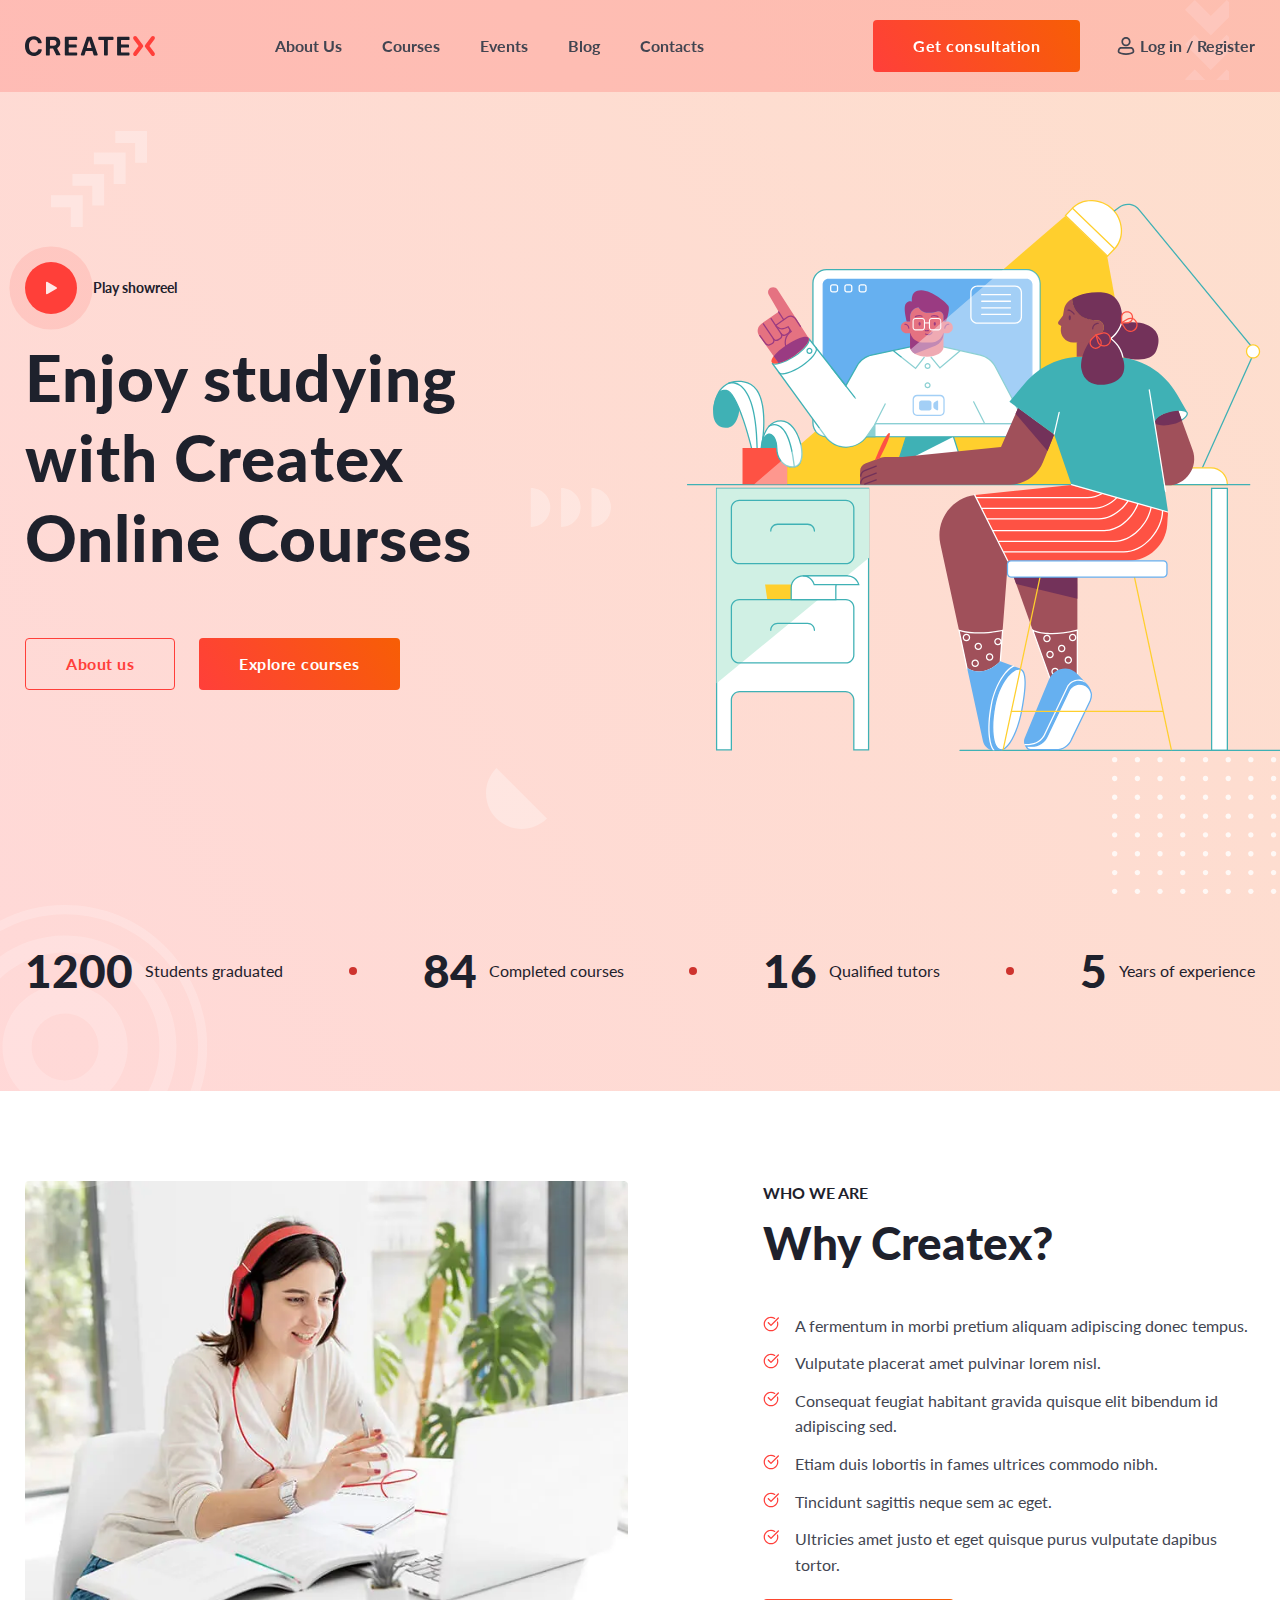
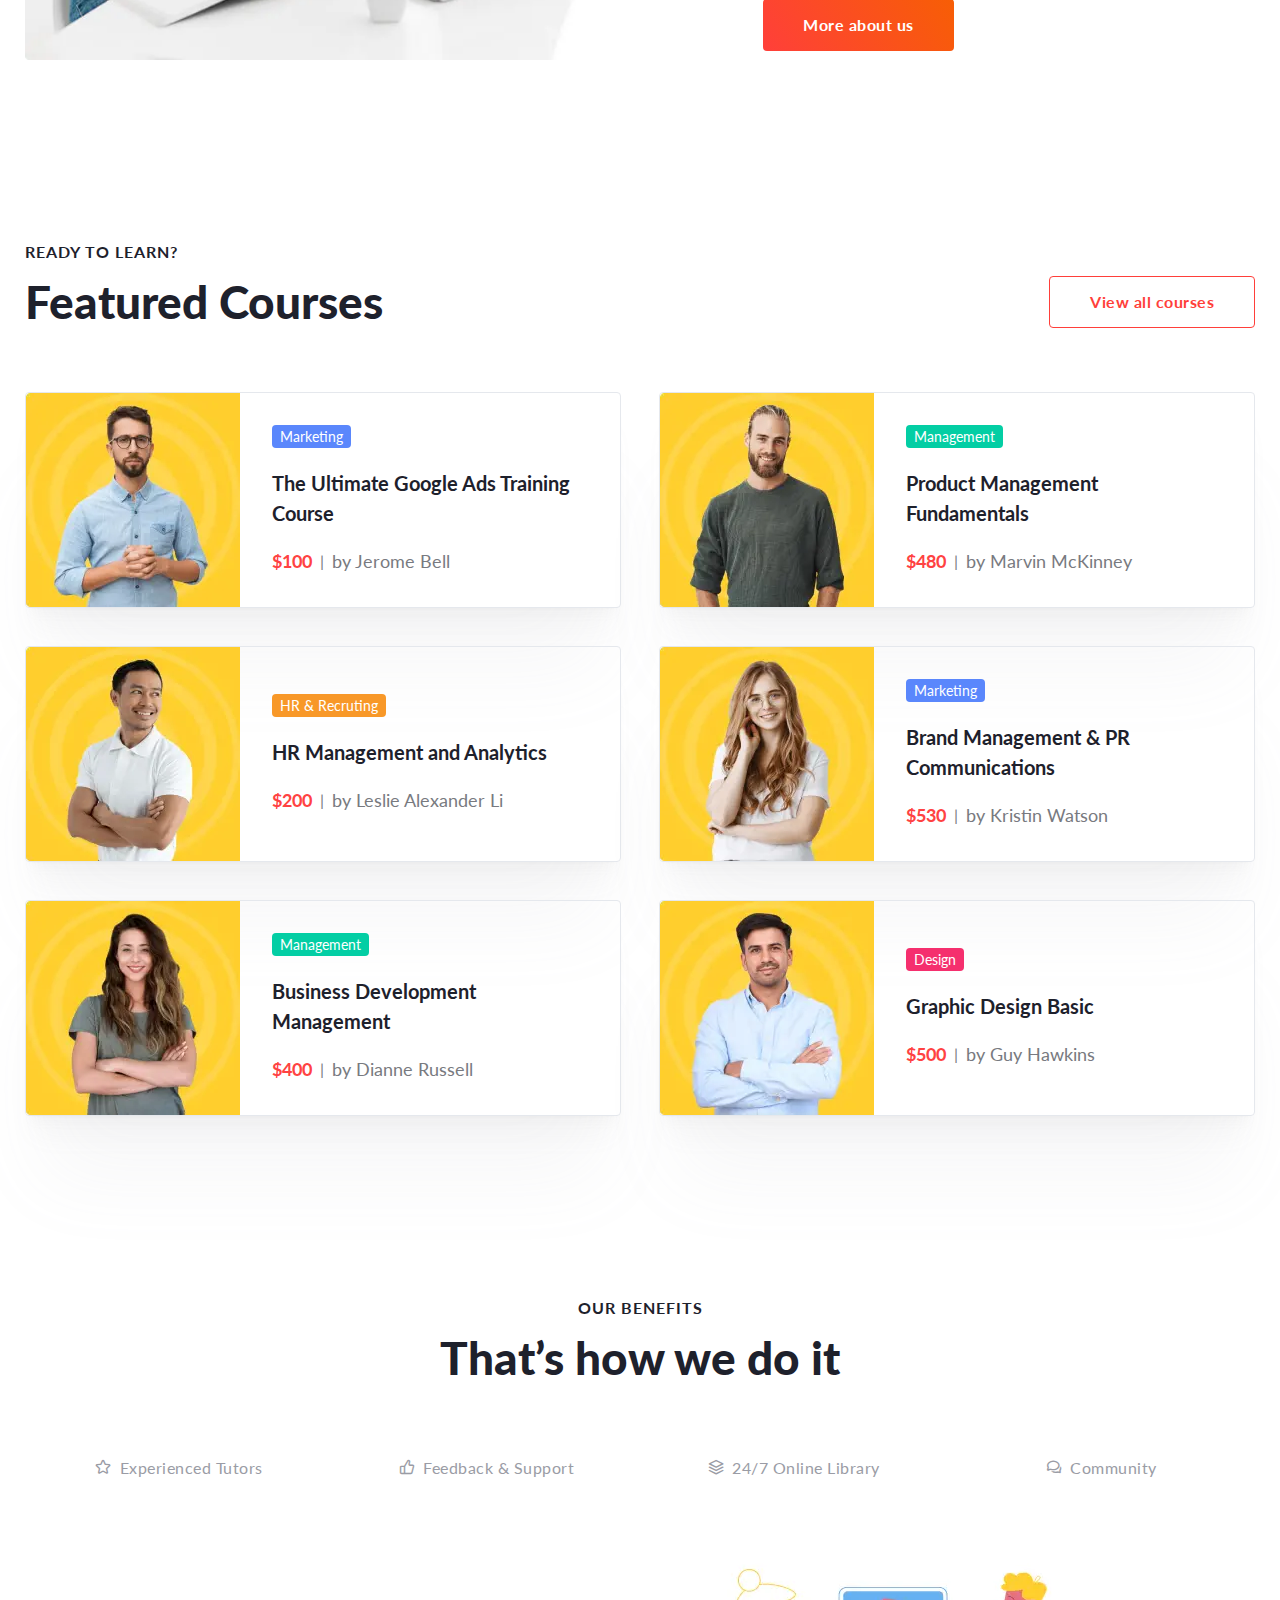
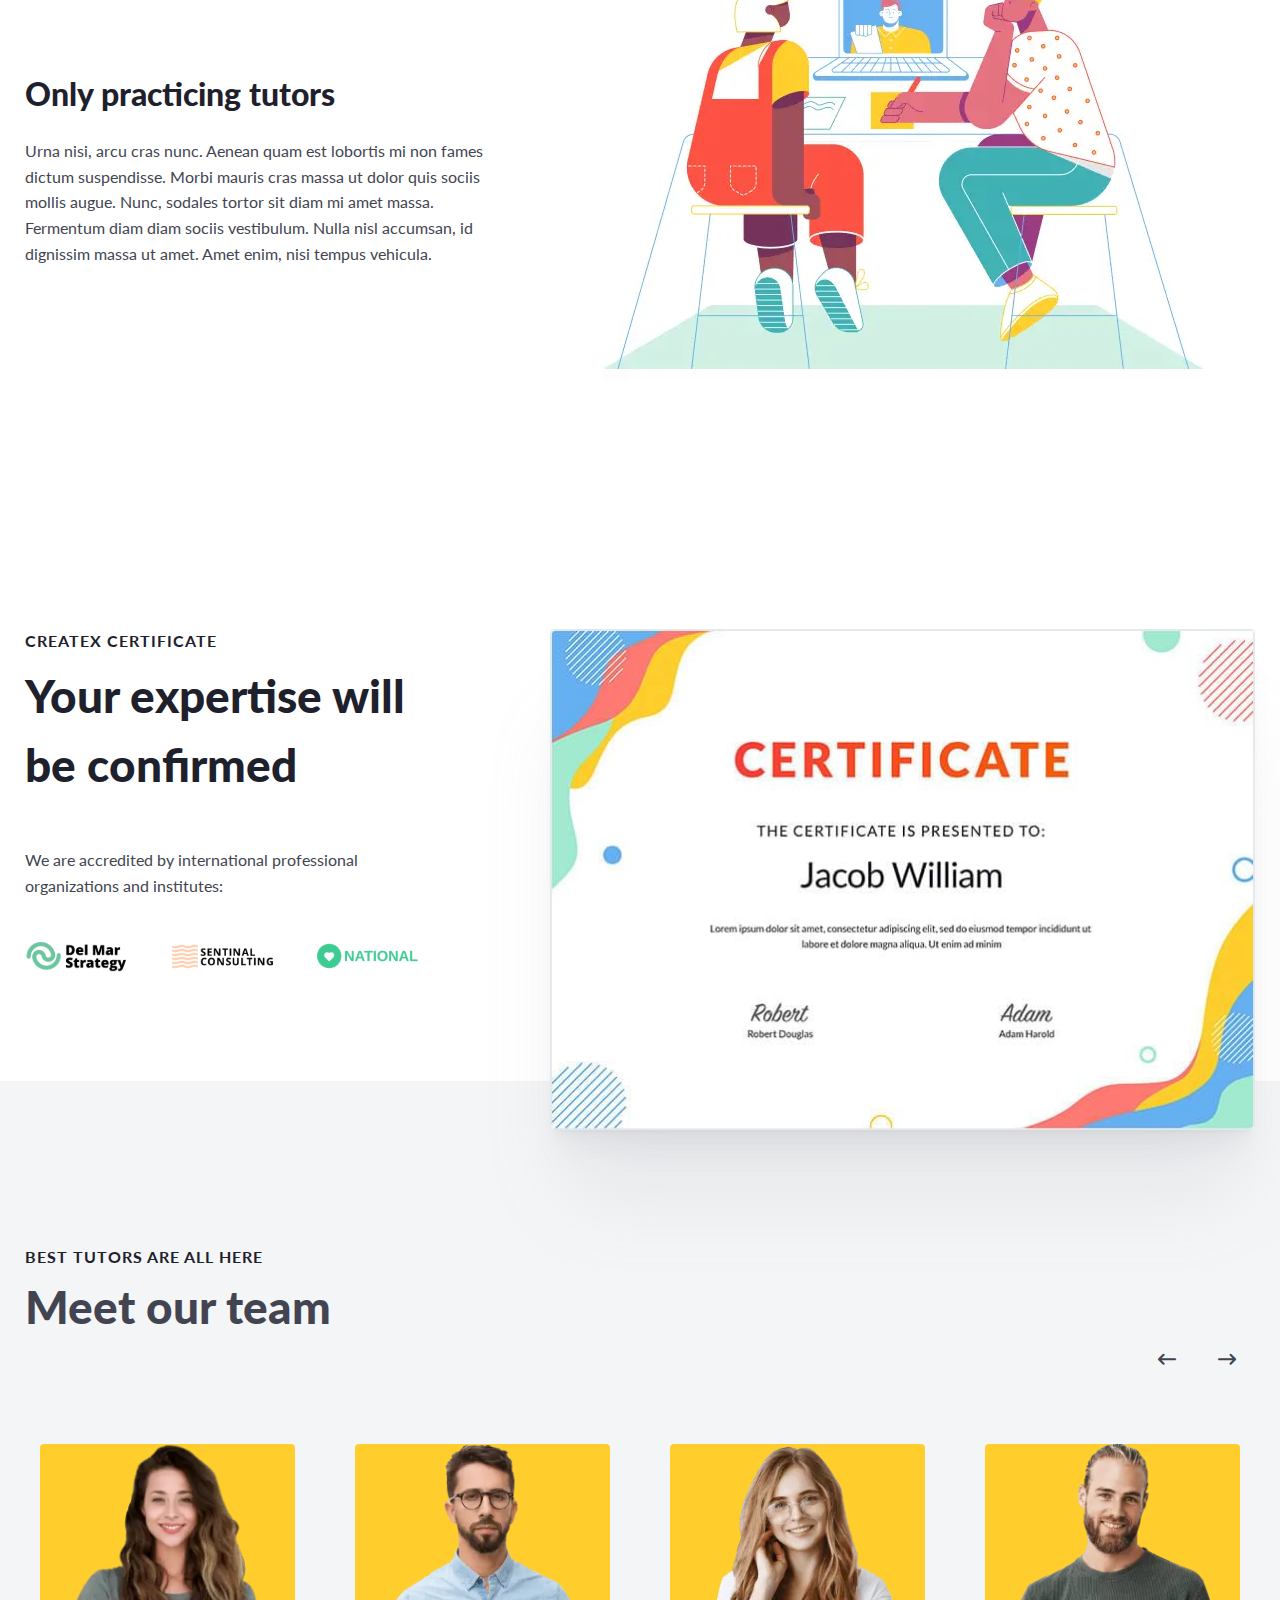
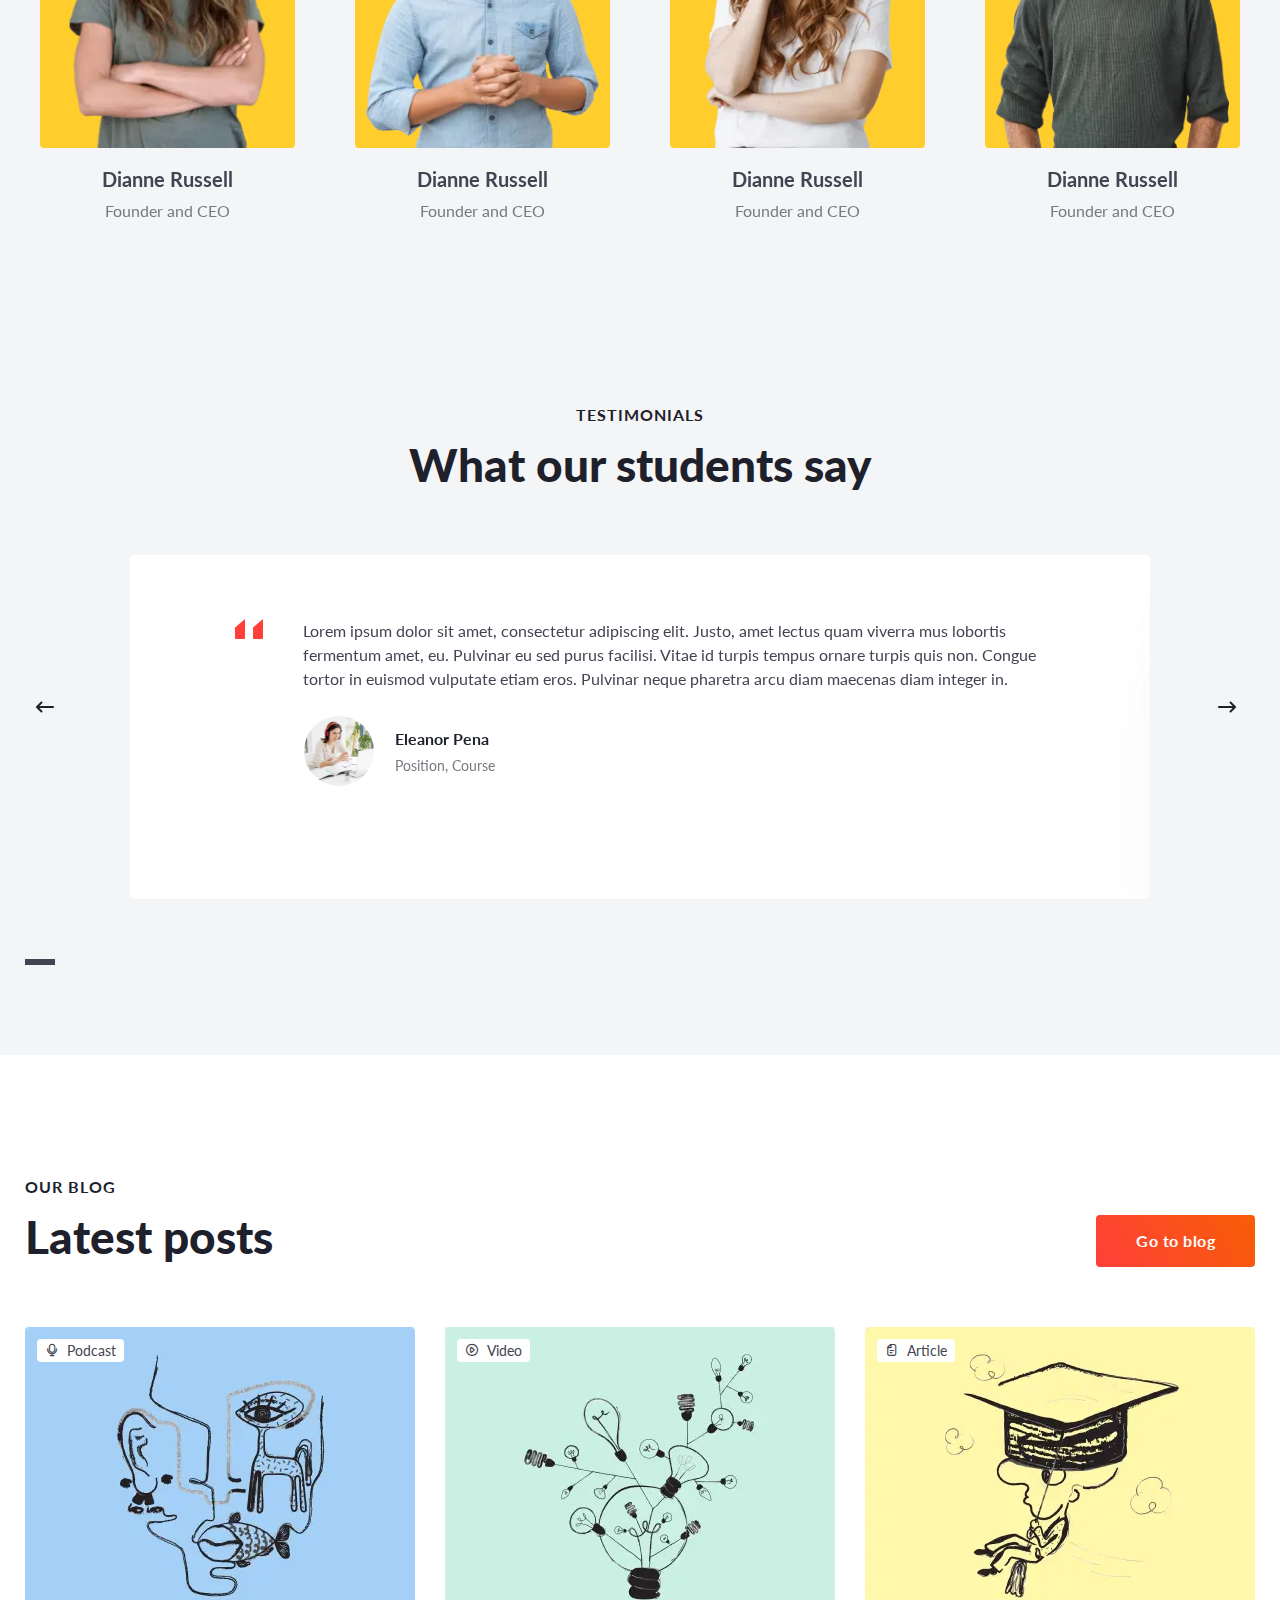
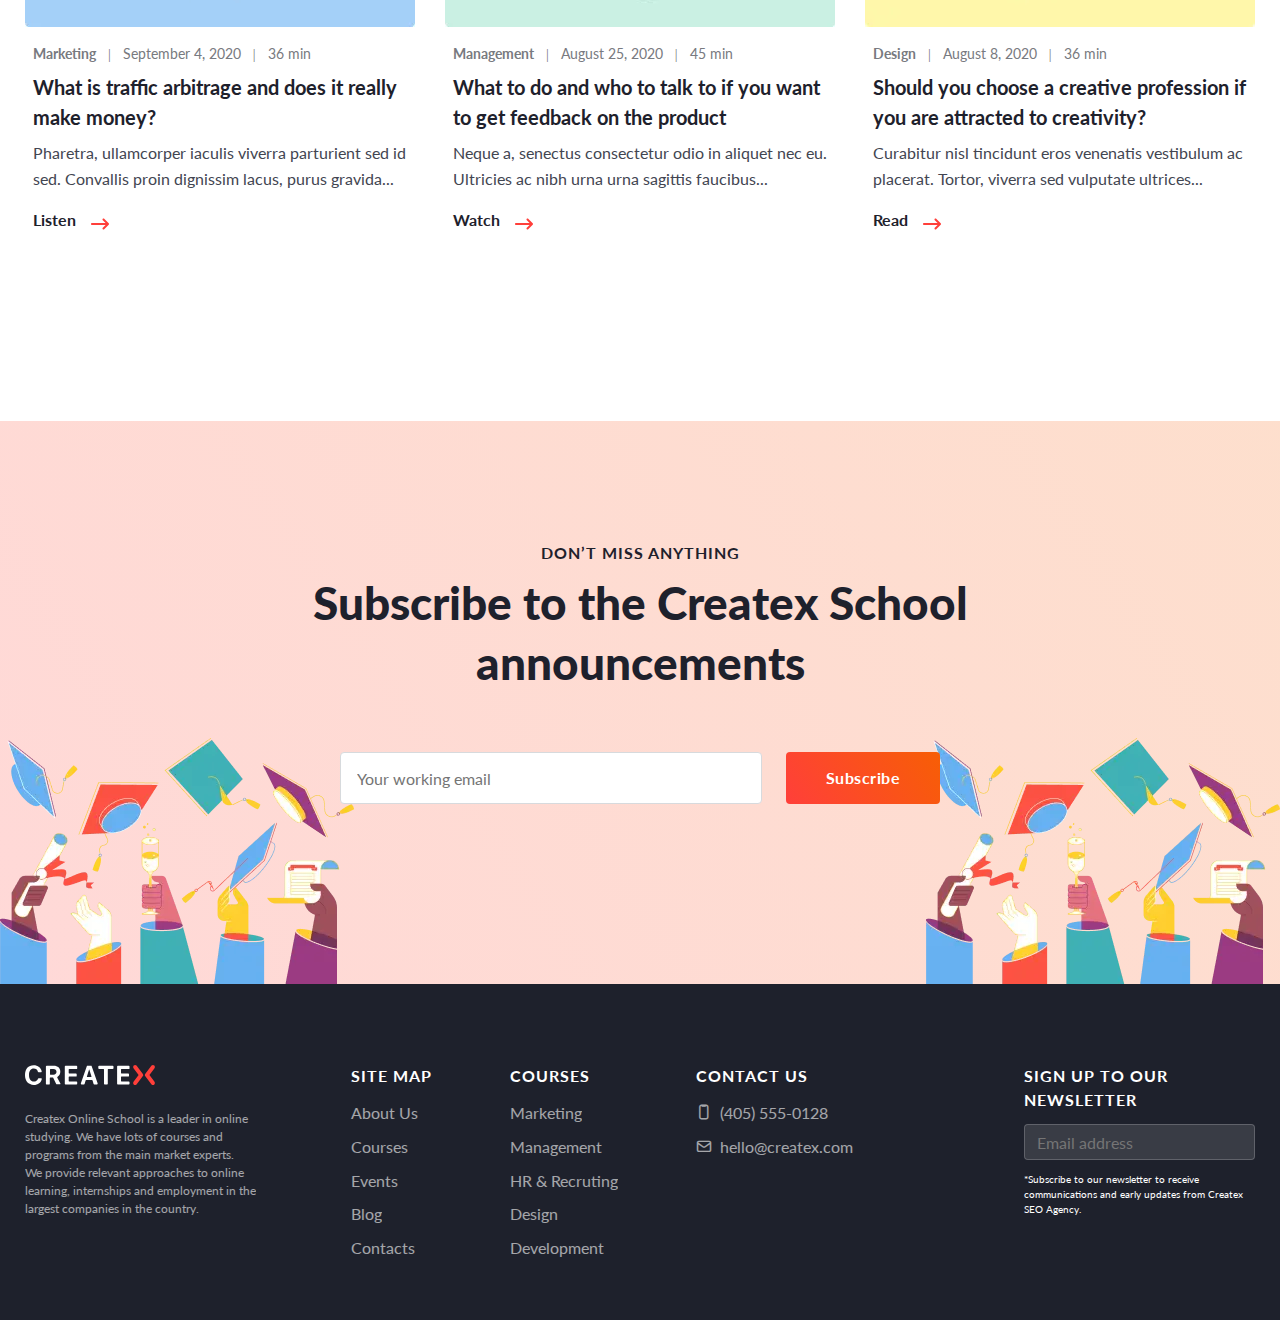
==== home.html @ 0ddd83e1 "Add files via upload" ====
<!DOCTYPE html>
<html lang="en">

<head>
	<title>HomePage</title>
	<meta charset="UTF-8">
	<meta name="format-detection" content="telephone=no">
	<!-- <style>body{opacity: 0;}</style> -->
	<link rel="stylesheet" href="css/style.min.css?_v=20230125130106">
	<link rel="shortcut icon" href="favicon.ico">
	<!-- <meta name="robots" content="noindex, nofollow"> -->
	<meta name="viewport" content="width=device-width, initial-scale=1.0">
</head>

<body>
	<div class="wrapper">
		<header class="header">
			<div class="header__container">
				<a href="#" class="header__logo">
					<img src="img/logo.svg" alt="Logo">
				</a>
				<div class="header__block block">
					<div class="block__icon">
						<span></span>
					</div>
					<nav class="block__menu menu">
						<ul class="menu__list">
							<li class="menu__item">
								<a href="#" data-goto=".page__about-us_transition" class="menu__link">About Us</a>
							</li>
							<li class="menu__item">
								<a href="#" class="menu__link">Courses</a>
							</li>
							<li class="menu__item">
								<a href="#" class="menu__link">Events</a>
							</li>
							<li class="menu__item">
								<a href="#" class="menu__link">Blog</a>
							</li>
							<li class="menu__item">
								<a href="#" class="menu__link">Contacts</a>
							</li>
						</ul>
					</nav>
					<div class="block__actions actions-header">
						<a href="#" class="actions-header__button button"><span>Get consultation</span></a>
						<a href="#" class="actions-header__auth"><span>Log in / Register</span></a>
					</div>
				</div>
			</div>
		</header>

		<main class="page">
			<section class="page__main main-block">
				<div class="main-block__container">
					<div class="main-block__body body-main">
						<div class="body-main__content">
							<a href="#" class="body-main__play">Play showreel</a>
							<h1 class="body-main__title">Enjoy studying with Createx Online Courses</h1>
							<div class="body-main__actions">
								<a href="#" class="body-main__button button button--border"><span>About us</span></a>
								<a href="#" class="body-main__button button"><span>Explore courses</span></a>
							</div>
						</div>
						<div class="body-main__media">
							<img class="body-main__image" src="img/main/illustration.svg" alt="Illustration">
						</div>
					</div>
					<div class="main-block__advantages advantages-main">
						<div class="advantages-main__item item-advantages">
							<div class="item-advantages__value">1200</div>
							<div class="item-advantages__text">Students graduated</div>
						</div>
						<div class="item-advantages__circle"></div>
						<div class="advantages-main__item item-advantages">
							<div class="item-advantages__value">84</div>
							<div class="item-advantages__text">Completed courses</div>
						</div>
						<div class="item-advantages__circle"></div>
						<div class="advantages-main__item item-advantages">
							<div class="item-advantages__value">16</div>
							<div class="item-advantages__text">Qualified tutors</div>
						</div>
						<div class="item-advantages__circle"></div>
						<div class="advantages-main__item item-advantages">
							<div class="item-advantages__value">5</div>
							<div class="item-advantages__text">Years of experience</div>
						</div>

					</div>
				</div>
				<div class="main-block__decor decor-main">
					<div class="decor-main__item decor-main__item--1"></div>
					<div class="decor-main__item decor-main__item--2"></div>
					<div class="decor-main__item decor-main__item--3"></div>
					<div class="decor-main__item decor-main__item--4"></div>
					<div class="decor-main__item decor-main__item--5"></div>
					<div class="decor-main__item decor-main__item--6"></div>
				</div>
			</section>
			<section class="page__about-us about-us page__about-us_transition">
				<div class="about-us__container">
					<div class="about-us__block block-body">
						<div class="block-body__images">
							<picture><source srcset="img/about_us/image.webp" type="image/webp"><img class="block-body__image" src="img/about_us/image.jpg" alt="About us"></picture>
						</div>
						<div class="block-body__content">
							<p class="block-body__text">Who we are</p>
							<h2 class="block-body__title">Why Createx?</h2>
							<ul class="block-body__list">
								<li>A fermentum in morbi pretium aliquam adipiscing donec tempus.</li>
								<li>Vulputate placerat amet pulvinar lorem nisl.</li>
								<li>Consequat feugiat habitant gravida quisque elit bibendum id adipiscing sed.</li>
								<li>Etiam duis lobortis in fames ultrices commodo nibh.</li>
								<li>Tincidunt sagittis neque sem ac eget.</li>
								<li>Ultricies amet justo et eget quisque purus vulputate dapibus tortor.</li>
							</ul>
							<a href="#" class="block-body__button button"><span> More about us</span></a>
						</div>
					</div>
				</div>
			</section>
			<section class="page__courses courses-types courses-types_transition">
				<div class="courses-types__container">
					<div class="courses-types__block block-courses">
						<p class="block-courses__text">Ready to learn?</p>
						<div class="block-courses__actions actions-courses">
							<h2 class="actions-courses__title">Featured Courses</h2>
							<a href="#" class="actions-courses__button button button--border"><span>View all courses</span></a>
						</div>
						<div class="block-courses__cards cards">
							<a href="#" class="cards__item item-cards">
								<div class="item-cards__media">
									<picture><source srcset="img/card/card_1.webp" type="image/webp"><img src="img/card/card_1.jpg" alt="Photo"></picture>
								</div>
								<div class="item-cards__content">
									<div class="item-cards__subtitle item-cards__subtitle--marketing">Marketing</div>
									<div class="item-cards__title">The Ultimate Google Ads Training Course</div>
									<div class="item-cards__options">
										<div class="item-cards__price">$100</div>
										<div class="item-cards__symbol">|</div>
										<div class="item-cards__author">by Jerome Bell</div>
									</div>
								</div>
							</a>
							<a href="#" class="cards__item item-cards">
								<div class="item-cards__media">
									<picture><source srcset="img/card/card_2.webp" type="image/webp"><img src="img/card/card_2.jpg" alt="Photo"></picture>
								</div>
								<div class="item-cards__content">
									<div class="item-cards__subtitle item-cards__subtitle--management">Management</div>
									<div class="item-cards__title">Product Management Fundamentals</div>
									<div class="item-cards__options">
										<div class="item-cards__price">$480</div>
										<div class="item-cards__symbol">|</div>
										<div class="item-cards__author">by Marvin McKinney</div>
									</div>
								</div>
							</a>
							<a href="#" class="cards__item item-cards">
								<div class="item-cards__media">
									<picture><source srcset="img/card/card_3.webp" type="image/webp"><img src="img/card/card_3.jpg" alt="Photo"></picture>
								</div>
								<div class="item-cards__content">
									<div class="item-cards__subtitle item-cards__subtitle--hr">HR & Recruting</div>
									<div class="item-cards__title">HR Management and Analytics</div>
									<div class="item-cards__options">
										<div class="item-cards__price">$200</div>
										<div class="item-cards__symbol">|</div>
										<div class="item-cards__author">by Leslie Alexander Li</div>
									</div>
								</div>
							</a>
							<a href="#" class="cards__item item-cards">
								<div class="item-cards__media">
									<picture><source srcset="img/card/card_4.webp" type="image/webp"><img src="img/card/card_4.jpg" alt="Photo"></picture>
								</div>
								<div class="item-cards__content">
									<div class="item-cards__subtitle item-cards__subtitle--marketing">Marketing</div>
									<div class="item-cards__title">Brand Management & PR Communications</div>
									<div class="item-cards__options">
										<div class="item-cards__price">$530</div>
										<div class="item-cards__symbol">|</div>
										<div class="item-cards__author">by Kristin Watson</div>
									</div>
								</div>
							</a>
							<a href="#" class="cards__item item-cards">
								<div class="item-cards__media">
									<picture><source srcset="img/card/card_5.webp" type="image/webp"><img src="img/card/card_5.jpg" alt="Photo"></picture>
								</div>
								<div class="item-cards__content">
									<div class="item-cards__subtitle item-cards__subtitle--management">Management</div>
									<div class="item-cards__title">Business Development Management</div>
									<div class="item-cards__options">
										<div class="item-cards__price">$400</div>
										<div class="item-cards__symbol">|</div>
										<div class="item-cards__author">by Dianne Russell</div>
									</div>
								</div>
							</a>
							<a href="#" class="cards__item item-cards">
								<div class="item-cards__media">
									<picture><source srcset="img/card/card_6.webp" type="image/webp"><img src="img/card/card_6.jpg" alt="Photo"></picture>
								</div>
								<div class="item-cards__content">
									<div class="item-cards__subtitle item-cards__subtitle--design">Design</div>
									<div class="item-cards__title">Graphic Design Basic</div>
									<div class="item-cards__options">
										<div class="item-cards__price">$500</div>
										<div class="item-cards__symbol">|</div>
										<div class="item-cards__author">by Guy Hawkins</div>
									</div>
								</div>
							</a>
						</div>
					</div>
				</div>
			</section>
			<section class="page__benefits benefits benefits_transition">
				<div class="benefits__container">
					<div class="benefits__block block-benefits">
						<p class="block-benefits__text">Our benefits</p>
						<h2 class="block-benefits__title">That’s how we do it</h2>
						<div class="block-benefits__actions">
							<a href="#" class="block-benefits__button _icon-star">Experienced Tutors</a>
							<a href="#" class="block-benefits__button _icon-like">Feedback & Support</a>
							<a href="#" class="block-benefits__button _icon-layouts">24/7 Online Library</a>
							<a href="#" class="block-benefits__button _icon-chat">Community</a>
						</div>
						<div class="block-benefits__body benefits-body">
							<div class="benefits-body__content">
								<h3 class="benefits-body__title">Only practicing tutors</h3>
								<p class="benefits-body__text">Urna nisi, arcu cras nunc. Aenean quam est lobortis mi non fames dictum suspendisse. Morbi mauris cras massa ut dolor quis sociis mollis augue. Nunc, sodales tortor sit diam mi amet massa. Fermentum diam diam sociis vestibulum. Nulla nisl accumsan, id dignissim massa ut amet. Amet enim, nisi tempus vehicula.</p>
							</div>
							<div class="benefits-body__image">
								<picture><source srcset="img/benefits/illustration.webp" type="image/webp"><img src="img/benefits/illustration.jpg" alt="Illustration"></picture>
							</div>
						</div>
					</div>
				</div>
			</section>
			<section class="page__certificate certificate certificate_transition">
				<div class="certificate__container">
					<div class="certificate__content content-sertificate">
						<p class="content-sertificate__subtitle">Createx Certificate</p>
						<h2 class="content-sertificate__title">Your expertise will be confirmed</h2>
						<p class="content-sertificate__text">We are accredited by international professional organizations and institutes:</p>
						<div class="content-sertificate__logos">
							<a href="#" class="content-sertificate__logo"><img src="img/certificate/logo_01.svg" alt="Logo"></a>
							<a href="#" class="content-sertificate__logo"><img src="img/certificate/logo_02.svg" alt="Logo"></a>
							<a href="#" class="content-sertificate__logo"><img src="img/certificate/logo_03.svg" alt="Logo"></a>
						</div>
					</div>
					<div class="certificate__media">
						<picture>
							<source srcset="img/certificate/image.jpg" type="image/jpeg">
							<img src="img/certificate/image.jpg" alt="Certificate">
						</picture>
					</div>
				</div>
			</section>
			<section class="page__team team team_transition">
				<div class="team__container">
					<div class="team__block block-team">
						<p class="block-team__subtitle">Best tutors are all here</p>
						<h2 class="block-team__title">Meet our team</h2>
						<div class="block-team__slider slider-team">
							<div class="slider-team__slider swiper">
								<!--Частина слайдеру, що рухається-->
								<div class="slider-team__arrows">
									<button type="button" class="slider-team__arrow swiper-button-prev _icon-left"></button>
									<button type="button" class="slider-team__arrow swiper-button-next _icon-right"></button>
								</div>
								<div class="slider-team__wrapper swiper-wrapper">
									<!--Слайди-->
									<div class="slider-team__slide swiper-slide">
										<div class="slider-team__container">
											<div class="slider-team__image">
												<picture><source srcset="img/team/image-01.webp" type="image/webp"><img src="img/team/image-01.png" alt="Slider"></picture>
											</div>
											<div class="slider-team__social social">
												<a href="#" class="social__icon _icon-facebook"></a>
												<a href="#" class="social__icon _icon-instagram"></a>
												<a href="#" class="social__icon _icon-vector"></a>
											</div>
											<div class="slider-team__content content-team">
												<h4 class="content-team__title">Dianne Russell</h4>
												<p class="content-team__subtitle">Founder and CEO</p>
											</div>
										</div>
									</div>
									<div class="slider-team__slide swiper-slide">
										<div class="slider-team__container">
											<div class="slider-team__image">
												<picture><source srcset="img/team/image-02.webp" type="image/webp"><img src="img/team/image-02.png" alt="Slider"></picture>
											</div>
											<div class="slider-team__social social">
												<a href="#" class="social__icon _icon-facebook"></a>
												<a href="#" class="social__icon _icon-instagram"></a>
												<a href="#" class="social__icon _icon-vector"></a>
											</div>
											<div class="slider-team__content content-team">
												<h4 class="content-team__title">Dianne Russell</h4>
												<p class="content-team__subtitle">Founder and CEO</p>
											</div>
										</div>
									</div>
									<div class="slider-team__slide swiper-slide">
										<div class="slider-team__container">
											<div class="slider-team__image">
												<picture><source srcset="img/team/image-03.webp" type="image/webp"><img src="img/team/image-03.png" alt="Slider"></picture>
											</div>
											<div class="slider-team__social social">
												<a href="#" class="social__icon _icon-facebook"></a>
												<a href="#" class="social__icon _icon-instagram"></a>
												<a href="#" class="social__icon _icon-vector"></a>
											</div>
											<div class="slider-team__content content-team">
												<h4 class="content-team__title">Dianne Russell</h4>
												<p class="content-team__subtitle">Founder and CEO</p>
											</div>
										</div>
									</div>
									<div class="slider-team__slide swiper-slide">
										<div class="slider-team__container">
											<div class="slider-team__image">
												<picture><source srcset="img/team/image-04.webp" type="image/webp"><img src="img/team/image-04.png" alt="Slider"></picture>
											</div>
											<div class="slider-team__social social">
												<a href="#" class="social__icon _icon-facebook"></a>
												<a href="#" class="social__icon _icon-instagram"></a>
												<a href="#" class="social__icon _icon-vector"></a>
											</div>
											<div class="slider-team__content content-team">
												<h4 class="content-team__title">Dianne Russell</h4>
												<p class="content-team__subtitle">Founder and CEO</p>
											</div>
										</div>
									</div>
									<div class="slider-team__slide swiper-slide">
										<div class="slider-team__container">
											<div class="slider-team__image">
												<picture><source srcset="img/team/image-02.webp" type="image/webp"><img src="img/team/image-02.png" alt="Slider"></picture>
											</div>
											<div class="slider-team__social social">
												<a href="#" class="social__icon _icon-facebook"></a>
												<a href="#" class="social__icon _icon-instagram"></a>
												<a href="#" class="social__icon _icon-vector"></a>
											</div>
											<div class="slider-team__content content-team">
												<h4 class="content-team__title">Dianne Russell</h4>
												<p class="content-team__subtitle">Founder and CEO</p>
											</div>
										</div>
									</div>
									<div class="slider-team__slide swiper-slide">
										<div class="slider-team__container">
											<div class="slider-team__image">
												<picture><source srcset="img/team/image-04.webp" type="image/webp"><img src="img/team/image-04.png" alt="Slider"></picture>
											</div>
											<div class="slider-team__social social">
												<a href="#" class="social__icon _icon-facebook"></a>
												<a href="#" class="social__icon _icon-instagram"></a>
												<a href="#" class="social__icon _icon-vector"></a>
											</div>
											<div class="slider-team__content content-team">
												<h4 class="content-team__title">Dianne Russell</h4>
												<p class="content-team__subtitle">Founder and CEO</p>
											</div>
										</div>
									</div>
									<div class="slider-team__slide swiper-slide">
										<div class="slider-team__container">
											<div class="slider-team__image">
												<picture><source srcset="img/team/image-04.webp" type="image/webp"><img src="img/team/image-04.png" alt="Slider"></picture>
											</div>
											<div class="slider-team__social social">
												<a href="#" class="social__icon _icon-facebook"></a>
												<a href="#" class="social__icon _icon-instagram"></a>
												<a href="#" class="social__icon _icon-vector"></a>
											</div>
											<div class="slider-team__content content-team">
												<h4 class="content-team__title">Dianne Russell</h4>
												<p class="content-team__subtitle">Founder and CEO</p>
											</div>
										</div>
									</div>
								</div>

							</div>
						</div>
					</div>
				</div>
			</section>
			<section class="page__testimonials testimonials testimonials_transition">
				<div class="testimonials__container">
					<div class="testimonials__block block-testimonials">
						<p class="block-testimonials__subtitle">TESTIMONIALS</p>
						<h2 class="block-testimonials__title">What our students say</h2>

						<!-- Slider main container -->
						<div class="block-testimonials__slider slider-testimonials swiper-container">
							<div class="slider-testimonials__content">
								<!-- Additional required wrapper -->
								<div class="slider-testimonials__wrapper swiper-wrapper">
									<!-- Slides -->
									<div class="slider-testimonials__slide swiper-slide">
										<div class="slider-testimonials__block">
											<div class="slider-testimonials__icon">
												<img src="img/testimonials/braces.svg" alt="Braces">
											</div>
											<div class="slider-testimonials__content content-testimonials">
												<p class="content-testimonials__text">Lorem ipsum dolor sit amet, consectetur adipiscing elit. Justo, amet lectus quam viverra mus lobortis fermentum amet, eu. Pulvinar eu sed purus facilisi. Vitae id turpis tempus ornare turpis quis non. Congue tortor in euismod vulputate etiam eros. Pulvinar neque pharetra arcu diam maecenas diam integer in.</p>
												<div class="content-testimonials__contact contact-person">
													<div class="contact-person__media">
														<picture><source srcset="img/about_us/image.webp" type="image/webp"><img src="img/about_us/image.jpg" alt="Person"></picture>
													</div>
													<div class="contact-person__data">
														<p class="contact-person__name">Eleanor Pena</p>
														<p class="contact-person__course">Position, Course</p>
													</div>
												</div>
											</div>
										</div>
									</div>
									<div class="slider-testimonials__slide swiper-slide">
										<div class="slider-testimonials__block">
											<div class="slider-testimonials__icon">
												<img src="img/testimonials/braces.svg" alt="Braces">
											</div>
											<div class="slider-testimonials__content content-testimonials">
												<p class="content-testimonials__text">Lorem ipsum dolor sit amet, consectetur adipiscing elit. Justo, amet lectus quam viverra mus lobortis fermentum amet, eu. Pulvinar eu sed purus facilisi. Vitae id turpis tempus ornare turpis quis non. Congue tortor in euismod vulputate etiam eros. Pulvinar neque pharetra arcu diam maecenas diam integer in.</p>
												<div class="content-testimonials__contact contact-person">
													<div class="contact-person__media">
														<picture><source srcset="img/testimonials/image-person-02.webp" type="image/webp"><img src="img/testimonials/image-person-02.png" alt="Person"></picture>
													</div>
													<div class="contact-person__data">
														<p class="contact-person__name">Rebeka Fill</p>
														<p class="contact-person__course">Position, Course</p>
													</div>
												</div>
											</div>
										</div>
									</div>
								</div>
							</div>
							<!-- If we need navigation buttons -->
							<div class="slider-testimonials__arrows">
								<div class="slider-testimonials__arrow-prev swiper-button-prev _icon-left"></div>
								<div class="slider-testimonials__arrow-next swiper-button-next _icon-right"></div>
							</div>
							<!-- If we need pagination -->
							<div class="slider-testimonials__pagination swiper-pagination"></div>
						</div>
					</div>
				</div>
			</section>
			<section class="page__blog blog blog_transition">
				<div class="blog__container">
					<div class="blog__header-blog block-header-blog">
						<div class="block-header-blog__text">
							<p class="block-header-blog__subtitle">Our blog</p>
							<h2 class="block-header-blog__title">Latest posts</h2>
						</div>
						<a href="#" class="block-header-blog__action button"><span>Go to blog</span></a>
					</div>
					<div class="blog__posts posts-blog">
						<article class="posts-blog__card card-blog">
							<div class="card-blog__media">
								<div class="card-blog__labels">
									<div class="card-blog__label _icon-mic">Podcast</div>
								</div>
								<a href="#" class="card-blog__image-ibg">
									<picture><source srcset="img/blog/image-01.webp" type="image/webp"><img src="img/blog/image-01.jpg" alt="Article image"></picture>
								</a>
							</div>
							<div class="card-blog__content content-blog">
								<div class="content-blog__section section-blog">
									<div class="section-blog__chapter">Marketing</div>
									<div class="section-blog__date _icon-calendar">September 4, 2020</div>
									<div class="section-blog__reading-time _icon-clock">36 min</div>
								</div>
								<h3 class="content-blog__title">
									<a href="#"> What is traffic arbitrage and does it really make money?</a>
								</h3>
								<p class="content-blog__paragraph">Pharetra, ullamcorper iaculis viverra parturient sed id sed. Convallis proin dignissim lacus, purus gravida...</p>
								<a href="#" class="content-blog__link">Listen</a>
							</div>
						</article>
						<article class="posts-blog__card card-blog">
							<div class="card-blog__media">
								<div class="card-blog__labels">
									<div class="card-blog__label _icon-play">Video</div>
								</div>
								<a href="#" class="card-blog__image-ibg">
									<picture><source srcset="img/blog/image-02.webp" type="image/webp"><img src="img/blog/image-02.jpg" alt="Article image"></picture>
								</a>
							</div>
							<div class="card-blog__content content-blog">
								<div class="content-blog__section section-blog">
									<div class="section-blog__chapter">Management</div>
									<div class="section-blog__date _icon-calendar">August 25, 2020</div>
									<div class="section-blog__reading-time _icon-clock">45 min</div>
								</div>
								<h3 class="content-blog__title">
									<a href="#">What to do and who to talk to if you want to get feedback on the product</a>
								</h3>
								<p class="content-blog__paragraph">Neque a, senectus consectetur odio in aliquet nec eu. Ultricies ac nibh urna urna sagittis faucibus...</p>
								<a href="#" class="content-blog__link">Watch</a>

							</div>
						</article>
						<article class="posts-blog__card card-blog">
							<div class="card-blog__media">
								<div class="card-blog__labels">
									<div class="card-blog__label _icon-files">Article</div>
								</div>
								<a href="#" class="card-blog__image-ibg">
									<picture><source srcset="img/blog/image-03.webp" type="image/webp"><img src="img/blog/image-03.jpg" alt="Article image"></picture>
								</a>
							</div>
							<div class="card-blog__content content-blog">
								<div class="content-blog__section section-blog">
									<div class="section-blog__chapter">Design</div>
									<div class="section-blog__date _icon-calendar">August 8, 2020</div>
									<div class="section-blog__reading-time _icon-clock">36 min</div>
								</div>
								<h3 class="content-blog__title">
									<a href="#">Should you choose a creative profession if you are attracted to creativity?</a>
								</h3>
								<p class="content-blog__paragraph">Curabitur nisl tincidunt eros venenatis vestibulum ac placerat. Tortor, viverra sed vulputate ultrices...</p>
								<a href="#" class="content-blog__link">Read</a>
							</div>
						</article>
					</div>
				</div>
			</section>
			<section class="page__subscribe subscribe subscribe_transition">
				<div class="subscribe__container">
					<div class="subscribe__block block-subscribe">
						<p class="block-subscribe__subtitle">Don’t miss anything</p>
						<h2 class="block-subscribe__title">Subscribe to the Createx School announcements</h2>
						<form class="block-subscribe__form form-subscribe" action="#" method="POST">
							<input class="form-subscribe__input" placeholder="Your working email" type="email">
							<button class="form-subscribe__button button" type="submit"><span>Subscribe</span></button>
						</form>
					</div>
				</div>
				<div class="subscribe__decor decor-subscribe">
					<div class="decor-subscribe__item decor-subscribe__item--1"></div>
					<div class="decor-subscribe__item decor-subscribe__item--2"></div>
				</div>
			</section>
		</main>

		<footer data-spollers="768,max" class="footer">
			<div class="footer__container">
				<div class="footer__column">
					<a href="#" class="footer__logo">
						<img src="img/footer/logo-footer.svg" alt="Logo">
					</a>
					<div class="footer__block">
						<div class="footer__text">
							<p>Createx Online School is a leader in online studying. We have lots of courses and programs from the main market experts. We provide relevant approaches to online learning, internships and employment in the largest companies in the country.</p>
						</div>
						<div class="footer__social social">
							<a href="#" class="social__item _icon-facebook"></a>
							<a href="#" class="social__item _icon-twitter"></a>
							<a href="#" class="social__item _icon-youTube"></a>
							<a href="#" class="social__item _icon-telegram"></a>
							<a href="#" class="social__item _icon-instagram"></a>
							<a href="#" class="social__item _icon-vector"></a>
						</div>
					</div>
				</div>
				<div class="footer__column">
					<button type="button" data-spoller class="footer__title">SITE MAP</button>
					<nav class="footer__menu menu-footer">
						<ul class="menu-footer__list">
							<li class="menu-footer__item"><a href="#" class="menu-footer__link">About Us</a></li>
							<li class="menu-footer__item"><a href="#" class="menu-footer__link">Courses</a></li>
							<li class="menu-footer__item"><a href="#" class="menu-footer__link">Events</a></li>
							<li class="menu-footer__item"><a href="#" class="menu-footer__link">Blog</a></li>
							<li class="menu-footer__item"><a href="#" class="menu-footer__link">Contacts</a></li>
						</ul>
					</nav>
				</div>
				<div class="footer__column">
					<button type="button" data-spoller class="footer__title">COURSES</button>
					<nav class="footer__menu menu-footer">
						<ul class="menu-footer__list">
							<li class="menu-footer__item"><a href="#" class="menu-footer__link">Marketing</a></li>
							<li class="menu-footer__item"><a href="#" class="menu-footer__link">Management</a></li>
							<li class="menu-footer__item"><a href="#" class="menu-footer__link">HR & Recruting</a></li>
							<li class="menu-footer__item"><a href="#" class="menu-footer__link">Design</a></li>
							<li class="menu-footer__item"><a href="#" class="menu-footer__link">Development</a></li>
						</ul>
					</nav>
				</div>
				<div class="footer__column">
					<button data-spoller type="button" class="footer__title">CONTACT US</button>
					<div class="footer__contacts contacts-footer">
						<a href="#" class="contacts-footer__phone _icon-iPhone">(405) 555-0128</a>
						<a href="#" class="contacts-footer__mail _icon-mail">hello@createx.com</a>
					</div>
				</div>
				<div class="footer__column">
					<div class="footer__title">SIGN UP TO OUR NEWSLETTER</div>
					<div class="footer__form form-footer">
						<form action="#" class="form-footer__block" method="POST">
							<input class="form-footer__input" type="text" required placeholder="Email address">
						</form>
					</div>
					<div class="footer__note">*Subscribe to our newsletter to receive communications and early updates from Createx SEO Agency.</div>
				</div>
			</div>
		</footer>
	</div>
	<script src="js/app.min.js?_v=20230125130106"></script>
</body>

</html>
---- css/style.min.css ----
@charset "UTF-8";@import url(https://fonts.googleapis.com/css?family=Lato:regular,700,900&display=swap);@font-face{font-family:icons;font-display:swap;src:url(../fonts/icons.woff2) format("woff2"),url(../fonts/icons.woff) format("woff");font-weight:400;font-style:normal}[class*=_icon-]:before{font-family:icons;font-style:normal;font-weight:400;font-variant:normal;text-transform:none;line-height:1;-webkit-font-smoothing:antialiased;-moz-osx-font-smoothing:grayscale}[class*=_icon-]:before{display:inline-block;margin-right:.5rem}._icon-braces:before{content:"\e900"}._icon-calendar:before{content:"\e901"}._icon-chat:before{content:"\e902"}._icon-clock:before{content:"\e903"}._icon-facebook:before{content:"\e904"}._icon-files:before{content:"\e905"}._icon-iPhone:before{content:"\e906"}._icon-layouts:before{content:"\e907"}._icon-left:before{content:"\e908"}._icon-like:before{content:"\e909"}._icon-mail:before{content:"\e90a"}._icon-mic:before{content:"\e90b"}._icon-outline:before{content:"\e90c"}._icon-play:before{content:"\e90d"}._icon-profile:before{content:"\e90e"}._icon-right:before{content:"\e90f"}._icon-star:before{content:"\e910"}._icon-telegram:before{content:"\e911"}._icon-twitter:before{content:"\e912"}._icon-vector:before{content:"\e913"}._icon-youTube:before{content:"\e914"}._icon-instagram:before{content:"\e915"}*{padding:0;margin:0;border:0}*,:after,:before{-webkit-box-sizing:border-box;box-sizing:border-box}body,html{height:100%;min-width:320px}body{color:#424551;line-height:1;font-family:Lato;font-size:1rem;-ms-text-size-adjust:100%;-moz-text-size-adjust:100%;-webkit-text-size-adjust:100%;-webkit-font-smoothing:antialiased;-moz-osx-font-smoothing:grayscale}button,input,textarea{font-family:Lato;font-size:inherit}button{cursor:pointer;color:inherit;background-color:inherit}a{color:inherit;text-decoration:none}ul li{list-style:none}img{vertical-align:top}h1,h2,h3,h4,h5,h6{font-weight:inherit;font-size:inherit}.lock body{overflow:hidden;-ms-touch-action:none;touch-action:none;-ms-scroll-chaining:none;overscroll-behavior:none}.wrapper{min-height:100%;position:relative;display:-webkit-box;display:-ms-flexbox;display:flex;-webkit-box-orient:vertical;-webkit-box-direction:normal;-ms-flex-direction:column;flex-direction:column;overflow:hidden}@supports (overflow:clip){.wrapper{overflow:clip}}.wrapper>main{-webkit-box-flex:1;-ms-flex:1 1 auto;flex:1 1 auto}.wrapper>*{min-width:0}[class*=__container]{max-width:78.75rem;margin:0 auto;padding:0 .9375rem}[class*=-ibg]{position:relative}[class*=-ibg] img{position:absolute;width:100%;height:100%;top:0;left:0;-o-object-fit:cover;object-fit:cover}[class*=-ibg_contain] img{-o-object-fit:contain;object-fit:contain}.header{padding:20px 0;color:#424551;position:fixed;top:0;left:0;width:100%;z-index:50;background-color:rgba(255,63,58,.2)}.header__container{display:-webkit-box;display:-ms-flexbox;display:flex;-webkit-box-align:center;-ms-flex-align:center;align-items:center;gap:60px}.header__block{display:-webkit-box;display:-ms-flexbox;display:flex;-webkit-box-align:center;-ms-flex-align:center;align-items:center;gap:60px;-webkit-box-flex:1;-ms-flex-positive:1;flex-grow:1}.block__menu{-webkit-box-flex:1;-ms-flex-positive:1;flex-grow:1}.block__menu._active{left:0}.block__menu::before{position:fixed;top:0;left:0;width:100%;height:92px;background-color:rgba(255,63,58,.2);z-index:52}.block__actions{display:-webkit-box;display:-ms-flexbox;display:flex;-webkit-box-align:center;-ms-flex-align:center;align-items:center}.menu__list{display:-webkit-box;display:-ms-flexbox;display:flex;-ms-flex-wrap:wrap;flex-wrap:wrap;-webkit-column-gap:40px;-moz-column-gap:40px;column-gap:40px;row-gap:20px;color:#424551;font-weight:700}.menu__item:hover{text-decoration:underline}.actions-header{-ms-flex-negative:0;flex-shrink:0}.actions-header__button{margin-right:36px}.actions-header__auth{background:url(../img/icons/profile.svg) left no-repeat;padding-left:24px;line-height:1.6;color:#424551;font-weight:700}.actions-header__auth:hover{text-decoration:underline}.button{font-weight:700;color:#fff;line-height:1.25;letter-spacing:.5px;background:-o-linear-gradient(34.05deg,#ff3f3a 0,#f75e05 100%);background:linear-gradient(55.95deg,#ff3f3a 0,#f75e05 100%);border-radius:4px;display:inline-block;position:relative;padding:16px 40px}.button span{position:relative;z-index:2}.button::before{content:"";position:absolute;width:100%;height:100%;top:0;left:0;background:-o-linear-gradient(34.05deg,#e43933 0,#e35605 100%);background:linear-gradient(55.95deg,#e43933 0,#e35605 100%);border-radius:4px;opacity:0}.button:hover::before{opacity:1}.button--border{background:0 0;border:1px solid #ff3f3a;-webkit-transition:all .3s ease 0s;-o-transition:all .3s ease 0s;transition:all .3s ease 0s;color:#ff3f3a;line-height:1.25;letter-spacing:.5px;padding:15px 40px;position:relative}.button--border:hover{background-color:#ff3f3a;border:1px solid #ff3f3a;color:#fff}.footer{background-color:#1e212c}.footer__container{display:-ms-grid;display:grid;-ms-grid-columns:(auto)[5];grid-template-columns:repeat(5,auto);gap:4.875rem}.footer__logo{display:inline-block}.footer__logo:not(:last-child){margin-bottom:1.5rem}.footer__logo img{min-width:8.125rem}.footer__block{text-align:left}.footer__block:not(:last-child){margin-bottom:1.5rem}.footer__text{font-weight:400;font-size:.75rem;line-height:1.5;color:#fff;opacity:.6}.footer__text:not(:last-child){margin-bottom:2.375rem}.footer__social{display:-webkit-box;display:-ms-flexbox;display:flex;-ms-flex-wrap:wrap;flex-wrap:wrap;-webkit-box-pack:center;-ms-flex-pack:center;justify-content:center;gap:1.25rem;color:#fff}.footer__title{font-weight:700;line-height:1.5;letter-spacing:.0625rem;text-transform:uppercase;color:#fff;margin-bottom:.75rem;cursor:default}.footer__note{font-size:.625rem;line-height:1.5;color:#fff}.footer__note:not(:last-child){margin-bottom:1.5rem}.social__item{opacity:.6}.social__item:hover{opacity:1}.menu-footer:not(:last-child){margin-bottom:1.5rem}.menu-footer__list{font-weight:400;line-height:1.6;color:#fff}.menu-footer__item{opacity:.6}.menu-footer__item:not(:last-child){margin-bottom:.5rem}.menu-footer__item:hover{text-decoration:underline;opacity:1}.contacts-footer{line-height:1.6;color:#fff}.contacts-footer__phone{display:inline-block;opacity:.6}.contacts-footer__phone:hover{opacity:1}.contacts-footer__phone:not(:last-child){margin-bottom:.5rem}.contacts-footer__mail{display:inline-block;opacity:.6}.contacts-footer__mail:hover{opacity:1}.contacts-footer__mail:not(:last-child){margin-bottom:.5rem}.form-footer:not(:last-child){margin-bottom:.75rem}.form-footer__input{height:2.25rem;width:100%;padding:.5625rem .75rem;background:rgba(255,255,255,.12);border:1px solid rgba(255,255,255,.2);border-radius:.25rem;position:relative}.form-footer__input::after{content:url(../img/icons/right.svg);position:absolute;width:16px;height:16px;right:12px;top:10px}.main-block{padding:200px 0 90px 0;background:-o-linear-gradient(34.05deg,rgba(255,63,58,.2) 0,rgba(247,94,5,.2) 100%);background:linear-gradient(55.95deg,rgba(255,63,58,.2) 0,rgba(247,94,5,.2) 100%);position:relative}.main-block__container{position:relative;z-index:2}.main-block__body{padding-bottom:190px}.body-main{display:-webkit-box;display:-ms-flexbox;display:flex}.body-main__content{-webkit-box-flex:0;-ms-flex:0 1 50%;flex:0 1 50%;padding-right:40px;-ms-flex-item-align:center;-ms-grid-row-align:center;align-self:center}.body-main__play{font-size:14px;font-weight:700;color:#1e212c;display:-webkit-inline-box;display:-ms-inline-flexbox;display:inline-flex;-webkit-box-align:center;-ms-flex-align:center;align-items:center;position:relative;gap:16px}.body-main__play:not(:last-child){margin-bottom:24px}.body-main__play::after{content:"";position:absolute;top:0;left:0;width:52px;height:52px;background-color:#ff3f3a;border-radius:50%;opacity:.12;-webkit-transform:scale(1.6);-ms-transform:scale(1.6);transform:scale(1.6);-webkit-animation:play-circle 1s infinite ease alternate;animation:play-circle 1s infinite ease alternate}.body-main__play:hover::after{-webkit-animation-play-state:paused;animation-play-state:paused}.body-main__play::before{content:"";-webkit-box-flex:0;-ms-flex:0 0 52px;flex:0 0 52px;display:-webkit-box;display:-ms-flexbox;display:flex;-ms-flex-item-align:start;-ms-grid-row-align:start;align-self:start;width:52px;height:52px;background:#ff3f3a url(../img/icons/play.svg) center no-repeat;border-radius:50%;-webkit-transition:background-color .3s ease 0s;-o-transition:background-color .3s ease 0s;transition:background-color .3s ease 0s}.body-main__play:hover::before{background-color:#ce332e}@-webkit-keyframes play-circle{0%{-webkit-transform:scale(1.6);transform:scale(1.6)}100%{-webkit-transform:scale(1.8);transform:scale(1.8)}}@keyframes play-circle{0%{-webkit-transform:scale(1.6);transform:scale(1.6)}100%{-webkit-transform:scale(1.8);transform:scale(1.8)}}.body-main__title{font-size:64px;font-weight:900;line-height:1.25;letter-spacing:1px;color:#1e212c}.body-main__title:not(:last-child){margin-bottom:60px}.body-main__actions{display:-webkit-box;display:-ms-flexbox;display:flex;-ms-flex-wrap:wrap;flex-wrap:wrap;gap:24px;-ms-flex-negative:0;flex-shrink:0}.body-main__actions:not(:last-child){margin-bottom:40px}.body-main__media{-webkit-box-flex:0;-ms-flex:0 1 50%;flex:0 1 50%}.body-main__image{max-width:107.8%;-webkit-transform:translate(7.8%,0);-ms-transform:translate(7.8%,0);transform:translate(7.8%,0)}.advantages-main{display:-webkit-box;display:-ms-flexbox;display:flex;-ms-flex-wrap:wrap;flex-wrap:wrap;-webkit-box-pack:justify;-ms-flex-pack:justify;justify-content:space-between;-webkit-box-align:center;-ms-flex-align:center;align-items:center;gap:20px}.item-advantages{display:-webkit-box;display:-ms-flexbox;display:flex;-webkit-box-align:center;-ms-flex-align:center;align-items:center;gap:12px;color:#1e212c}.item-advantages__circle{-webkit-box-flex:0;-ms-flex:0 0 8px;flex:0 0 8px;width:8px;height:8px;background:#ce332e;border-radius:50%}.item-advantages__value{font-size:46px;font-weight:900;line-height:1.3}.item-advantages__text{line-height:1.5}.decor-main{position:absolute;width:100%;height:100%;top:0;left:0}.decor-main__item{position:absolute}.decor-main__item--1{background:url(../img/main/decor/01.svg);width:96px;height:96px;top:12%;left:4%}.decor-main__item--2{background:url(../img/main/decor/02.svg);width:284px;height:284px;bottom:-9%;left:-6%}.decor-main__item--3{background:url(../img/main/decor/03.svg);width:88px;height:47px;top:44.4%;left:41%}.decor-main__item--4{background:url(../img/main/decor/04.svg);width:61px;height:61px;bottom:24%;left:38%}.decor-main__item--5{background:url(../img/main/decor/05.svg);width:96px;height:96px;top:-1.5%;right:4%}.decor-main__item--6{background:url(../img/main/decor/06.svg);width:187px;height:137px;bottom:18%;right:-1.5%}.about-us{padding:90px 0}.block-body{display:-webkit-box;display:-ms-flexbox;display:flex}.block-body__images{padding-right:135px;-webkit-box-flex:0;-ms-flex:0 1 60%;flex:0 1 60%}.block-body__image{max-width:100%;border-radius:4px}.block-body__content{-webkit-box-flex:0;-ms-flex:0 1 40%;flex:0 1 40%}.block-body__text{font-weight:700;line-height:1.5;text-transform:uppercase;color:#1e212c}.block-body__text:not(:last-child){margin-bottom:8px}.block-body__title{font-size:46px;font-weight:900;line-height:1.3;color:#1e212c}.block-body__title:not(:last-child){margin-bottom:40px}.block-body__list:not(:last-child){margin-bottom:22px}.block-body__list>li:not(:last-child){margin-bottom:12px}.block-body__list>li{position:relative;padding-left:32px;color:#424551;line-height:1.6}.block-body__list>li::before{content:url(../img/icons/check.svg);position:absolute;top:0;left:0;width:16px;height:16px}.block-body__list>li:hover::before{-webkit-transform:scale(1.5);-ms-transform:scale(1.5);transform:scale(1.5)}.block-body__button:not(:last-child){margin-bottom:40px}.courses-types{padding:90px 0;color:#1e212c}.block-courses{display:-webkit-box;display:-ms-flexbox;display:flex;-webkit-box-orient:vertical;-webkit-box-direction:normal;-ms-flex-direction:column;flex-direction:column}.block-courses__text{font-weight:700;line-height:1.5;letter-spacing:1px;text-transform:uppercase}.block-courses__text:not(:last-child){margin-bottom:8px}.actions-courses{display:-webkit-box;display:-ms-flexbox;display:flex;-webkit-box-pack:justify;-ms-flex-pack:justify;justify-content:space-between;-webkit-box-align:center;-ms-flex-align:center;align-items:center;padding-bottom:60px}.actions-courses__title{font-weight:900;line-height:1.3;font-size:46px}.cards{display:-webkit-box;display:-ms-flexbox;display:flex;-ms-flex-wrap:wrap;flex-wrap:wrap;gap:38px}.cards__item{-webkit-box-flex:1;-ms-flex:1 1 48%;flex:1 1 48%}.item-cards{display:-webkit-box;display:-ms-flexbox;display:flex;-webkit-box-align:center;-ms-flex-align:center;align-items:center;border:1px solid #e5e8ed;border-radius:4px;-webkit-box-shadow:0 80px 80px -20px rgba(154,156,165,.08),0 30px 24px -10px rgba(154,156,165,.05),0 12px 10px -6px rgba(154,156,165,.04),0 4px 4px -4px rgba(30,33,44,.03);box-shadow:0 80px 80px -20px rgba(154,156,165,.08),0 30px 24px -10px rgba(154,156,165,.05),0 12px 10px -6px rgba(154,156,165,.04),0 4px 4px -4px rgba(30,33,44,.03);-webkit-transition:-webkit-transform .3s ease 0s;transition:-webkit-transform .3s ease 0s;-o-transition:transform .3s ease 0s;transition:transform .3s ease 0s;transition:transform .3s ease 0s,-webkit-transform .3s ease 0s}.item-cards:hover{-webkit-transform:scale(1.1);-ms-transform:scale(1.1);transform:scale(1.1)}.item-cards__media{min-width:214px;position:relative;padding-bottom:214px;overflow:hidden}.item-cards__media img{position:absolute;top:0;left:0;width:100%;height:100%;-o-object-fit:cover;object-fit:cover;-o-object-position:center;object-position:center;border-radius:4px 0 0 4px}.item-cards__content{display:-webkit-box;display:-ms-flexbox;display:flex;-webkit-box-orient:vertical;-webkit-box-direction:normal;-ms-flex-direction:column;flex-direction:column;padding:32px;-webkit-box-align:start;-ms-flex-align:start;align-items:flex-start}.item-cards__subtitle{display:-webkit-box;display:-ms-flexbox;display:flex;-ms-flex-item-align:start;align-self:flex-start;padding:1px 8px;background:#03cea4;border-radius:4px;font-size:14px;font-weight:400;color:#fff;line-height:1.5;margin-bottom:20px}.item-cards__subtitle--marketing{background:#03cea4}.item-cards__subtitle--management{background:#5a87fc}.item-cards__subtitle--hr{background:#f89828}.item-cards__subtitle--marketing{background:#5a87fc}.item-cards__subtitle--management{background:#03cea4}.item-cards__subtitle--design{background:#f52f6e}.item-cards__title{-webkit-box-flex:1;-ms-flex-positive:1;flex-grow:1;font-size:20px;font-weight:700;line-height:1.5}.item-cards__title:not(:last-child){margin-bottom:20px}.item-cards__options{display:-webkit-box;display:-ms-flexbox;display:flex;-webkit-box-align:center;-ms-flex-align:center;align-items:center;-webkit-column-gap:8px;-moz-column-gap:8px;column-gap:8px}.item-cards__options:not(:last-child){margin-bottom:20px}.item-cards__price{font-size:18px;font-weight:700;line-height:1.5;color:#ff4242}.item-cards__symbol{color:#787a80}.item-cards__author{font-size:18px;font-weight:400;line-height:1.5;color:#787a80}.benefits{padding:5.625rem 0 7.5rem 0}.block-benefits{display:block}.block-benefits__text{font-weight:700;line-height:1.5;color:#1e212c;text-align:center;letter-spacing:1px;text-transform:uppercase}.block-benefits__text:not(:last-child){margin-bottom:.5rem}.block-benefits__title{font-weight:900;font-size:2.875rem;line-height:1.3;color:#1e212c;text-align:center}.block-benefits__title:not(:last-child){margin-bottom:3.75rem}.block-benefits__actions{display:-ms-grid;display:grid;-ms-grid-columns:1fr 1fr 1fr 1fr;grid-template-columns:1fr 1fr 1fr 1fr}.block-benefits__actions:not(:last-child){margin-bottom:3.75rem}.block-benefits__button{display:inline-block;background:0 0;border:1px solid transparent;-webkit-transition:all .3s ease 0s;-o-transition:all .3s ease 0s;transition:all .3s ease 0s;color:#9a9ca5;line-height:1.25;letter-spacing:.5px;padding:10px 62px;position:relative;text-align:center}.block-benefits__button:hover{background:0 0;border:1px solid #ff3f3a;-webkit-transition:all .3s ease 0s;-o-transition:all .3s ease 0s;transition:all .3s ease 0s;color:#ff3f3a;line-height:1.25;letter-spacing:.5px;padding:10px 62px}.block-benefits__body{display:-webkit-box;display:-ms-flexbox;display:flex;-webkit-box-align:center;-ms-flex-align:center;align-items:center}.benefits-body__content{-webkit-box-flex:0;-ms-flex:0 1 47%;flex:0 1 47%;padding-right:6.25rem}.benefits-body__title{font-weight:900;font-size:2rem;line-height:1.3;color:#1e212c}.benefits-body__title:not(:last-child){margin-bottom:1.5rem}.benefits-body__text{font-weight:400;line-height:1.6;color:#424551}.benefits-body__image{-webkit-box-flex:0;-ms-flex:0 1 53%;flex:0 1 53%}.benefits-body__image img{max-width:100%}.certificate{padding:7.5rem 0 90px 0}.certificate__container{padding:0 .9375rem;display:-webkit-box;display:-ms-flexbox;display:flex;-webkit-box-pack:justify;-ms-flex-pack:justify;justify-content:space-between}.certificate__content{-webkit-box-flex:0;-ms-flex:0 1 42.7%;flex:0 1 42.7%;max-width:25rem;padding-right:.5rem;padding-bottom:.625rem}.certificate__media{-webkit-box-flex:0;-ms-flex:0 1 57.3%;flex:0 1 57.3%;position:relative}.certificate__media img{position:absolute;top:0;left:0;border:1px solid #e5e8ed;border-radius:4px;-webkit-box-shadow:0 80px 80px -20px rgba(154,156,165,.16),0 30px 24px -10px rgba(154,156,165,.1),0 12px 10px -6px rgba(154,156,165,.08),0 4px 4px -4px rgba(30,33,44,.05);box-shadow:0 80px 80px -20px rgba(154,156,165,.16),0 30px 24px -10px rgba(154,156,165,.1),0 12px 10px -6px rgba(154,156,165,.08),0 4px 4px -4px rgba(30,33,44,.05);max-width:100%}.content-sertificate__subtitle{font-weight:700;line-height:1.5;color:#1e212c;letter-spacing:1px;text-transform:uppercase}.content-sertificate__subtitle:not(:last-child){margin-bottom:8px}.content-sertificate__title{font-weight:900;font-size:46px;line-height:1.5;color:#1e212c}.content-sertificate__title:not(:last-child){margin-bottom:48px}.content-sertificate__text{font-weight:400;line-height:1.6;color:#424551}.content-sertificate__text:not(:last-child){margin-bottom:32px}.content-sertificate__logos{display:-webkit-box;display:-ms-flexbox;display:flex;gap:40px}.team{padding:10.25rem 0 5.625rem 0;background-color:#f4f5f6}.team__container{position:relative}.block-team{position:relative}.block-team__subtitle{color:#1e212c;font-weight:700;font-size:1rem;line-height:1.5;letter-spacing:.0625rem;text-transform:uppercase}.block-team__subtitle:not(:last-child){margin-bottom:.5rem}.block-team__title{display:inline;font-weight:900;font-size:2.875rem;line-height:1.3}.block-team__title:not(:last-child){margin-bottom:1.5rem}.slider-team__slider{position:relative}.slider-team__container{display:-webkit-box;display:-ms-flexbox;display:flex;-webkit-box-orient:vertical;-webkit-box-direction:normal;-ms-flex-direction:column;flex-direction:column;-webkit-box-pack:center;-ms-flex-pack:center;justify-content:center;position:relative}.no-webp .slider-team__image{background:url(../img/team/background.jpg) 50% no-repeat}.slider-team__image{position:relative;padding-bottom:119%;overflow:hidden;border-radius:4px}.slider-team__image img{position:absolute;top:0;left:0;width:100%;height:100%;-o-object-fit:contain;object-fit:contain;-o-object-position:center;object-position:center}.slider-team__image:not(:last-child){margin-bottom:1rem}.slider-team__image:hover{background:-webkit-gradient(linear,left top,left bottom,color-stop(43.9%,rgba(30,33,44,0)),color-stop(55.21%,rgba(30,33,44,.03)),color-stop(68.73%,rgba(30,33,44,.33)),color-stop(76.17%,rgba(30,33,44,.56)),color-stop(83.75%,rgba(30,33,44,.768225)),color-stop(91.49%,rgba(30,33,44,.92)),to(#1e212c));background:-o-linear-gradient(top,rgba(30,33,44,0) 43.9%,rgba(30,33,44,.03) 55.21%,rgba(30,33,44,.33) 68.73%,rgba(30,33,44,.56) 76.17%,rgba(30,33,44,.768225) 83.75%,rgba(30,33,44,.92) 91.49%,#1e212c 100%);background:linear-gradient(180deg,rgba(30,33,44,0) 43.9%,rgba(30,33,44,.03) 55.21%,rgba(30,33,44,.33) 68.73%,rgba(30,33,44,.56) 76.17%,rgba(30,33,44,.768225) 83.75%,rgba(30,33,44,.92) 91.49%,#1e212c 100%)}.slider-team .slider-team__arrows{display:-webkit-box;display:-ms-flexbox;display:flex;-webkit-box-pack:end;-ms-flex-pack:end;justify-content:flex-end;gap:.75rem;position:relative;margin-bottom:3.75rem}.slider-team__arrow{-webkit-box-flex:0;-ms-flex:0 0 3rem;flex:0 0 3rem;height:3rem;display:-webkit-box;display:-ms-flexbox;display:flex;-webkit-box-pack:center;-ms-flex-pack:center;justify-content:center;-webkit-box-align:center;-ms-flex-align:center;align-items:center;font-size:1.5rem;border:1px solid rgba(255,63,58,0)}.slider-team__arrow:hover{color:#fff;background-color:#ff3f3a;border-radius:50%}.social{position:absolute;bottom:25%;right:5%;display:-webkit-box;display:-ms-flexbox;display:flex;-ms-flex-wrap:wrap;flex-wrap:wrap;-webkit-box-pack:end;-ms-flex-pack:end;justify-content:flex-end;-webkit-box-align:center;-ms-flex-align:center;align-items:center;row-gap:6px;-webkit-column-gap:12px;-moz-column-gap:12px;column-gap:12px;padding-left:5px;padding-right:5px;font-size:19px;color:rgba(255,255,255,.6);-webkit-transition:all .5s ease 0s;-o-transition:all .5s ease 0s;transition:all .5s ease 0s;display:none}.social:hover{display:-webkit-box;display:-ms-flexbox;display:flex}.social__icon:hover{opacity:1}.content-team{text-align:center}.content-team__title{color:#424551;font-weight:700;font-size:1.25rem;line-height:1.5}.content-team__title:not(:last-child){margin-bottom:.25rem}.content-team__subtitle{color:#787a80;line-height:1.6}.content-team__subtitle:not(:last-child){margin-bottom:1rem}.testimonials{background-color:#f4f5f6;padding:5.625rem 0}.block-testimonials{width:100%;min-height:100%;position:relative;display:-webkit-box;display:-ms-flexbox;display:flex;-webkit-box-orient:vertical;-webkit-box-direction:normal;-ms-flex-direction:column;flex-direction:column;-webkit-box-align:center;-ms-flex-align:center;align-items:center;-webkit-box-pack:center;-ms-flex-pack:center;justify-content:center}.block-testimonials__subtitle{font-weight:700;font-size:1rem;line-height:1.5;text-align:center;letter-spacing:.0625rem;text-transform:uppercase;color:#1e212c}.block-testimonials__subtitle:not(:last-child){margin-bottom:.5rem}.block-testimonials__title{font-weight:900;font-size:2.875rem;line-height:1.3;text-align:center;color:#1e212c}.block-testimonials__title:not(:last-child){margin-bottom:3.75rem}.slider-testimonials{width:100%;display:-webkit-box;display:-ms-flexbox;display:flex;-webkit-box-orient:vertical;-webkit-box-direction:normal;-ms-flex-direction:column;flex-direction:column;-webkit-box-pack:center;-ms-flex-pack:center;justify-content:center}.slider-testimonials__content{margin:0 auto;overflow:hidden;border-radius:4px;width:63.75rem;height:21.5rem}.slider-testimonials__slide{padding:4rem 6.5625rem;background-color:#fff;-webkit-box-shadow:0 80px 80px -20px rgba(154,156,165,.08),0 30px 24px -10px rgba(154,156,165,.05),0 12px 10px -6px rgba(154,156,165,.04),0 4px 4px -4px rgba(30,33,44,.03);box-shadow:0 80px 80px -20px rgba(154,156,165,.08),0 30px 24px -10px rgba(154,156,165,.05),0 12px 10px -6px rgba(154,156,165,.04),0 4px 4px -4px rgba(30,33,44,.03);border-radius:4px}.slider-testimonials__block{max-width:100%;height:100%;display:-webkit-box;display:-ms-flexbox;display:flex;gap:40px}.slider-testimonials__arrows{position:absolute;top:50%;width:100%;z-index:10;display:-webkit-box;display:-ms-flexbox;display:flex;-webkit-box-pack:justify;-ms-flex-pack:justify;justify-content:space-between;-webkit-box-align:center;-ms-flex-align:center;align-items:center;-webkit-box-flex:0;-ms-flex:0 0 3rem;flex:0 0 3rem;height:3rem}.slider-testimonials__arrow-prev{color:#1e212c;-webkit-box-flex:0;-ms-flex:0 0 3rem;flex:0 0 3rem;height:3rem;font-size:1.5rem;display:-webkit-inline-box;display:-ms-inline-flexbox;display:inline-flex;-webkit-box-pack:center;-ms-flex-pack:center;justify-content:center;-webkit-box-align:center;-ms-flex-align:center;align-items:center}.slider-testimonials__arrow-prev:hover{color:#fff;background-color:#ff3f3a;border-radius:50%}.slider-testimonials__arrow-next{color:#1e212c;-webkit-box-flex:0;-ms-flex:0 0 3rem;flex:0 0 3rem;height:3rem;font-size:1.5rem;display:-webkit-inline-box;display:-ms-inline-flexbox;display:inline-flex;-webkit-box-pack:center;-ms-flex-pack:center;justify-content:center;-webkit-box-align:center;-ms-flex-align:center;align-items:center}.slider-testimonials__arrow-next:hover{color:#fff;background-color:#ff3f3a;border-radius:50%}.slider-testimonials__pagination{width:30px;height:0;border:3px solid #424551;background:#fff;line-height:15px;text-align:center;margin-top:60px}.content-testimonials{display:-webkit-box;display:-ms-flexbox;display:flex;-webkit-box-orient:vertical;-webkit-box-direction:normal;-ms-flex-direction:column;flex-direction:column;row-gap:1.5rem;max-width:47rem}.content-testimonials__text{font-size:20;line-height:1.5}.contact-person{display:-webkit-box;display:-ms-flexbox;display:flex;-webkit-box-align:center;-ms-flex-align:center;align-items:center}.contact-person__media{display:-webkit-box;display:-ms-flexbox;display:flex;-webkit-box-pack:center;-ms-flex-pack:center;justify-content:center;-webkit-box-align:center;-ms-flex-align:center;align-items:center;margin-right:1.25rem}.contact-person__media img{height:4.5rem;width:4.5rem;border:1px solid #fff;border-radius:50%;-o-object-fit:cover;object-fit:cover}.contact-person__data{display:-webkit-box;display:-ms-flexbox;display:flex;-webkit-box-orient:vertical;-webkit-box-direction:normal;-ms-flex-direction:column;flex-direction:column}.contact-person__name{color:#1e212c;font-weight:700;line-height:1.6}.contact-person__name:not(:last-child){margin-bottom:.25rem}.contact-person__course{font-size:14px;line-height:150%;color:#787a80}.contact-person__course:not(:last-child){margin-bottom:.25rem}.blog{padding:7.5rem 0 11.25rem 0}.block-header-blog{display:-webkit-box;display:-ms-flexbox;display:flex;-webkit-box-pack:justify;-ms-flex-pack:justify;justify-content:space-between;gap:1.875rem;-webkit-box-align:end;-ms-flex-align:end;align-items:flex-end;margin-bottom:3.75rem}.block-header-blog__subtitle{font-weight:700;line-height:1.5;letter-spacing:.0625rem;text-transform:uppercase;color:#1e212c}.block-header-blog__subtitle:not(:last-child){margin-bottom:.5rem}.block-header-blog__title{font-weight:900;font-size:2.875rem;line-height:1.3;color:#1e212c}.block-header-blog__title:not(:last-child){margin-bottom:.5rem}.posts-blog{display:-ms-grid;display:grid;-ms-grid-columns:(1fr)[3];grid-template-columns:repeat(3,1fr);gap:1.875rem}.card-blog__media{position:relative}.card-blog__media:not(:last-child){margin-bottom:.5rem}.card-blog__labels{position:absolute;left:3%;top:4%;z-index:2}.card-blog__label{font-weight:400;font-size:14px;line-height:1.5;background-color:#fff;border-radius:4px;padding:.0625rem .5rem}.card-blog__image-ibg{display:block;padding-bottom:76.92%}.content-blog{padding:.5rem}.content-blog__title{font-weight:700;font-size:1.25rem;line-height:1.5;color:#1e212c;margin-bottom:.5rem}.content-blog__paragraph{line-height:1.6}.content-blog__paragraph:not(:last-child){margin-bottom:1rem}.content-blog__link{font-weight:700;line-height:1.6;color:#1e212c;display:-webkit-inline-box;display:-ms-inline-flexbox;display:inline-flex;-webkit-box-align:center;-ms-flex-align:center;align-items:center;-ms-flex-item-align:start;align-self:flex-start;gap:.6875rem}.content-blog__link:not(:last-child){margin-bottom:1rem}.content-blog__link::after{content:"";background:url(../img/blog/right-arrow.svg) 50% no-repeat;width:1.5rem;height:1.5rem;-webkit-transform:translate(1px,4px);-ms-transform:translate(1px,4px);transform:translate(1px,4px);-webkit-transition:all .3s ease 0s;-o-transition:all .3s ease 0s;transition:all .3s ease 0s}.section-blog{display:-webkit-box;display:-ms-flexbox;display:flex;-webkit-column-gap:.75rem;-moz-column-gap:.75rem;column-gap:.75rem;-ms-flex-wrap:wrap;flex-wrap:wrap}.section-blog:not(:last-child){margin-bottom:.5rem}.section-blog__chapter{color:#787a80;font-weight:700;font-size:.875rem;line-height:1.5}.section-blog__date{color:#787a80;font-weight:400;font-size:.875rem;line-height:1.5}.section-blog__date::before{content:"|";margin-right:.75rem}.section-blog__reading-time{color:#787a80;font-weight:400;font-size:.875rem;line-height:1.5}.section-blog__reading-time::before{content:"|";margin-right:.75rem}.subscribe{padding:7.5rem 0 11.25rem 0;background:-o-linear-gradient(34.05deg,rgba(255,63,58,.2) 0,rgba(247,94,5,.2) 100%);background:linear-gradient(55.95deg,rgba(255,63,58,.2) 0,rgba(247,94,5,.2) 100%);position:relative}.subscribe__container{position:relative;z-index:2}.block-subscribe{text-align:center}.block-subscribe__subtitle{font-weight:700;line-height:1.5;text-align:center;letter-spacing:1px;text-transform:uppercase;color:#1e212c}.block-subscribe__subtitle:not(:last-child){margin-bottom:.5rem}.block-subscribe__title{display:inline-block;max-width:50.625rem;text-align:center;font-weight:900;font-size:2.875rem;line-height:1.3;color:#1e212c}.block-subscribe__title:not(:last-child){margin-bottom:3.75rem}.form-subscribe{display:-webkit-box;display:-ms-flexbox;display:flex;gap:1.5rem;-webkit-box-pack:center;-ms-flex-pack:center;justify-content:center;-webkit-box-align:center;-ms-flex-align:center;align-items:center;-ms-flex-wrap:wrap;flex-wrap:wrap}.form-subscribe__input{height:3.25rem;width:26.375rem;background:#fff;border:1px solid #d7dadd;border-radius:.25rem;padding:.8125rem 1rem .8125rem 1rem}.decor-subscribe{position:absolute;width:100%;height:100%;top:0;left:0}.decor-subscribe__item{position:absolute}.no-webp .decor-subscribe__item--1{background:url(../img/subscribe/illustration.png) 0 0 no-repeat}.decor-subscribe__item--1{width:354px;height:246px;bottom:0;left:0}.no-webp .decor-subscribe__item--2{background:url(../img/subscribe/illustration.png) 0 0 no-repeat}.decor-subscribe__item--2{width:354px;height:246px;bottom:0;right:0}.swiper{overflow:hidden}.swiper-wrapper{width:100%;height:100%;-webkit-box-sizing:content-box;box-sizing:content-box;display:-webkit-box;display:-ms-flexbox;display:flex;position:relative}.swiper-vertical .swiper-wrapper{-webkit-box-orient:vertical;-webkit-box-direction:normal;-ms-flex-direction:column;flex-direction:column}.swiper-autoheight .swiper-wrapper{-webkit-box-align:start;-ms-flex-align:start;align-items:flex-start}.swiper-initialized .swiper-slide{-ms-flex-negative:0;flex-shrink:0}.swiper-android .swiper-slide,.swiper-android .swiper-wrapper{-webkit-transform:translate3d(0,0,0);transform:translate3d(0,0,0)}.swiper-button-lock{display:none!important}@media (min-width:78.75em){.footer__container{padding-top:5rem}.footer__container{padding-bottom:3.75rem}}@media (max-width:1083.98px){.courses-types{padding:50px 0}.actions-courses{padding-bottom:30px}.actions-courses__title{font-size:36px}.cards__item{-webkit-box-flex:0;-ms-flex:0 1 48%;flex:0 1 48%;-webkit-box-orient:vertical;-webkit-box-direction:normal;-ms-flex-direction:column;flex-direction:column}.item-cards__media img{border-radius:4px}.item-cards__content{-webkit-box-align:center;-ms-flex-align:center;align-items:center;text-align:center}.item-cards__subtitle{-ms-flex-item-align:center;-ms-grid-row-align:center;align-self:center}.block-benefits__actions{-ms-grid-columns:1fr 1fr;grid-template-columns:1fr 1fr}}@media (max-width:992.98px){.header__container{-ms-flex-wrap:wrap;flex-wrap:wrap;-webkit-box-align:center;-ms-flex-align:center;align-items:center;-webkit-box-pack:center;-ms-flex-pack:center;justify-content:center;row-gap:40px}.header__block{-webkit-box-orient:vertical;-webkit-box-direction:normal;-ms-flex-direction:column;flex-direction:column}.block__icon{z-index:53;display:block;position:relative;width:30px;height:18px;cursor:pointer;-ms-flex-item-align:end;align-self:flex-end}.block__icon span,.block__icon::after,.block__icon::before{left:0;position:absolute;height:10%;width:100%;-webkit-transition:all .3s ease 0s;-o-transition:all .3s ease 0s;transition:all .3s ease 0s;background-color:#fff}.block__icon::after,.block__icon::before{content:""}.block__icon::before{top:0}.block__icon::after{bottom:0}.block__icon span{top:50%;-webkit-transform:scale(1) translate(0,-50%);-ms-transform:scale(1) translate(0,-50%);transform:scale(1) translate(0,-50%)}.block__icon._active span{-webkit-transform:scale(0) translate(0,-50%);-ms-transform:scale(0) translate(0,-50%);transform:scale(0) translate(0,-50%)}.block__icon._active::before{top:50%;-webkit-transform:rotate(-45deg) translate(0,-50%);-ms-transform:rotate(-45deg) translate(0,-50%);transform:rotate(-45deg) translate(0,-50%)}.block__icon._active::after{bottom:50%;-webkit-transform:rotate(45deg) translate(0,50%);-ms-transform:rotate(45deg) translate(0,50%);transform:rotate(45deg) translate(0,50%)}.block__menu{-webkit-box-flex:0;-ms-flex-positive:0;flex-grow:0;position:fixed;top:0;left:-100%;width:100%;height:100%;background-color:rgba(26,19,19,.9);padding:100px 30px 30px 30px;-webkit-transition:left .3s ease 0s;-o-transition:left .3s ease 0s;transition:left .3s ease 0s;overflow:auto;z-index:51}.menu__list{display:block;color:#fff;font-size:24px;line-height:1.6}.actions-header{display:none}}@media (max-width:991.98px){.cards{gap:30px}.benefits{padding:3.125rem 0}.team{padding:3.125rem 0 3.125rem 0}.testimonials{padding:3.125rem 0}.blog{padding:3.125rem 0 3.125rem 0}.subscribe{padding:3.125rem 0 3.125rem 0}}@media (max-width:990.98px){.main-block__body{padding-bottom:80px}.body-main__title{font-size:48px}.item-advantages__value{font-size:36px}.item-advantages__text{line-height:1.3}.about-us{padding:50px 0}.block-body__images{padding-right:85px}.block-body__title{font-size:36px}.block-body__title:not(:last-child){margin-bottom:30px}}@media (max-width:767.98px){.menu__item:not(:last-child){margin-bottom:15px}.actions-header__button{margin-right:5px}.page{display:block}.main-block{padding:98px 0 40px 0}.main-block__body{padding-bottom:30px}.body-main{display:block}.body-main__content{padding-right:0;padding-bottom:20px}.body-main__play{margin-left:20px}.body-main__title{font-size:40px}.body-main__title:not(:last-child){margin-bottom:40px}.body-main__actions{-webkit-box-pack:center;-ms-flex-pack:center;justify-content:center}.body-main__media{display:-webkit-box;display:-ms-flexbox;display:flex;-webkit-box-pack:center;-ms-flex-pack:center;justify-content:center}.body-main__image{max-width:60%}.item-advantages{-webkit-box-flex:1;-ms-flex:1 1 45%;flex:1 1 45%}.item-advantages__circle{display:none}.decor-main{display:none}.block-body{display:block}.block-body__images{padding:10px 0 15px 0}.actions-courses{-ms-flex-wrap:wrap;flex-wrap:wrap;row-gap:15px}.cards{gap:20px}.item-cards__title{font-size:18px}.item-cards__author{font-size:16px}.block-benefits__title{font-size:2.25rem}.block-benefits__title:not(:last-child){margin-bottom:1.875rem}.block-benefits__actions:not(:last-child){margin-bottom:1.875rem}.block-benefits__button:checked{background:0 0;border:1px solid #ff3f3a;-webkit-transition:all .3s ease 0s;-o-transition:all .3s ease 0s;transition:all .3s ease 0s;color:#ff3f3a;line-height:1.25;letter-spacing:.5px;padding:10px 62px}.benefits-body{display:block;text-align:center}.benefits-body__content{padding-right:0;margin-right:0}.benefits-body__content:not(:last-child){margin-bottom:1.25rem}.benefits-body__title{font-size:1.625rem}.benefits-body__text{padding:0 30px}.benefits-body__image img{max-width:60%}.certificate{padding:3.125rem 0 3.125rem 0}.block-header-blog{margin-bottom:1.875rem;-webkit-box-orient:vertical;-webkit-box-direction:normal;-ms-flex-direction:column;flex-direction:column;-webkit-box-align:center;-ms-flex-align:center;align-items:center}.block-header-blog__text{text-align:center}.card-blog:not(:last-child){margin-bottom:1.875rem}}@media (max-width:698.98px){.cards{display:block}.item-cards:not(:last-child){margin-bottom:30px}.item-cards__media img{-o-object-fit:cover;object-fit:cover}}@media (max-width:628.98px){.block-benefits__actions{-ms-grid-columns:1fr;grid-template-columns:1fr}.block-benefits__actions:not(:last-child){margin-bottom:1.25rem}}@media (max-width:460px){.actions-header__button{width:100%;text-align:center}}@media (max-width:459.98px){.main-block{padding:120px 0 40px 0}.main-block__container{padding:0 40px}.body-main__content{text-align:center}.body-main__title{font-size:32px}.body-main__button{width:100%;text-align:center}}@media (max-width:20em){.footer__container{padding-top:1.875rem}.footer__container{padding-bottom:1.875rem}}@media (max-width:69.375em){.footer__container{-ms-grid-columns:(auto)[4];grid-template-columns:repeat(4,auto);gap:1.875rem}.footer__column:nth-child(1){-ms-grid-column-span:4;grid-column:span 4;display:-webkit-box;display:-ms-flexbox;display:flex;-webkit-box-orient:vertical;-webkit-box-direction:normal;-ms-flex-direction:column;flex-direction:column;text-align:center}.footer__text{font-size:1rem}.footer__text:not(:last-child){margin-bottom:1rem}.footer__social{font-size:1.5rem}}@media (max-width:61.99875em){.block-team__title{font-size:2.25rem}.block-testimonials__title{font-size:2.25rem}.slider-testimonials__block{-webkit-box-orient:vertical;-webkit-box-direction:normal;-ms-flex-direction:column;flex-direction:column;padding:2.5rem 9.375rem}.block-header-blog__title{font-size:2.25rem}.posts-blog{-ms-grid-columns:(1fr)[2];grid-template-columns:repeat(2,1fr)}.content-blog__title:not(:last-child){font-size:1.125rem}.content-blog__paragraph:not(:last-child){font-size:.875rem}.block-subscribe__title{font-size:2.25rem;max-width:37.5rem}.block-subscribe__title:not(:last-child){margin-bottom:1.25rem}}@media (max-width:47.99875em){.footer__container{display:block;padding-left:1.25rem;padding-right:1.25rem}.footer__column{text-align:center}.footer__column:not(:last-child){margin-bottom:1.875rem}.footer__text{text-align:center}.footer__title{font-size:1.25rem}.footer__note{font-size:.75rem}.menu-footer__item{font-size:1.25rem;line-height:1.6}.menu-footer__item:not(:last-child){margin-bottom:.75rem}.certificate__container{display:block;text-align:center}.certificate__content{max-width:100%;padding-right:0}.content-sertificate:not(:last-child){margin-bottom:24px}.content-sertificate__title{font-size:36px}.content-sertificate__title:not(:last-child){margin-bottom:24px}.content-sertificate__text:not(:last-child){margin-bottom:18px}.content-sertificate__logos{-webkit-box-pack:center;-ms-flex-pack:center;justify-content:center}.slider-testimonials__slide{max-width:100%}.posts-blog{display:block;padding-left:1.25rem;padding-right:1.25rem}.form-subscribe{-webkit-box-orient:vertical;-webkit-box-direction:normal;-ms-flex-direction:column;flex-direction:column}.decor-subscribe{display:none}}@media (min-width:20em) and (max-width:78.75em){@supports (padding-top:clamp(1.875rem ,0.8111702128rem + 5.3191489362vw ,5rem)){.footer__container{padding-top:clamp(1.875rem ,.8111702128rem + 5.3191489362vw ,5rem)}}@supports not (padding-top:clamp(1.875rem ,0.8111702128rem + 5.3191489362vw ,5rem)){.footer__container{padding-top:calc(1.875rem + 3.125 * (100vw - 20rem)/ 58.75)}}@supports (padding-bottom:clamp(1.875rem ,1.2367021277rem + 3.1914893617vw ,3.75rem)){.footer__container{padding-bottom:clamp(1.875rem ,1.2367021277rem + 3.1914893617vw ,3.75rem)}}@supports not (padding-bottom:clamp(1.875rem ,1.2367021277rem + 3.1914893617vw ,3.75rem)){.footer__container{padding-bottom:calc(1.875rem + 1.875 * (100vw - 20rem)/ 58.75)}}}.webp .slider-team__image{background:url(../img/team/background.webp) 50% no-repeat}.webp .decor-subscribe__item--1{background:url(../img/subscribe/illustration.webp) 0 0 no-repeat}.webp .decor-subscribe__item--2{background:url(../img/subscribe/illustration.webp) 0 0 no-repeat}
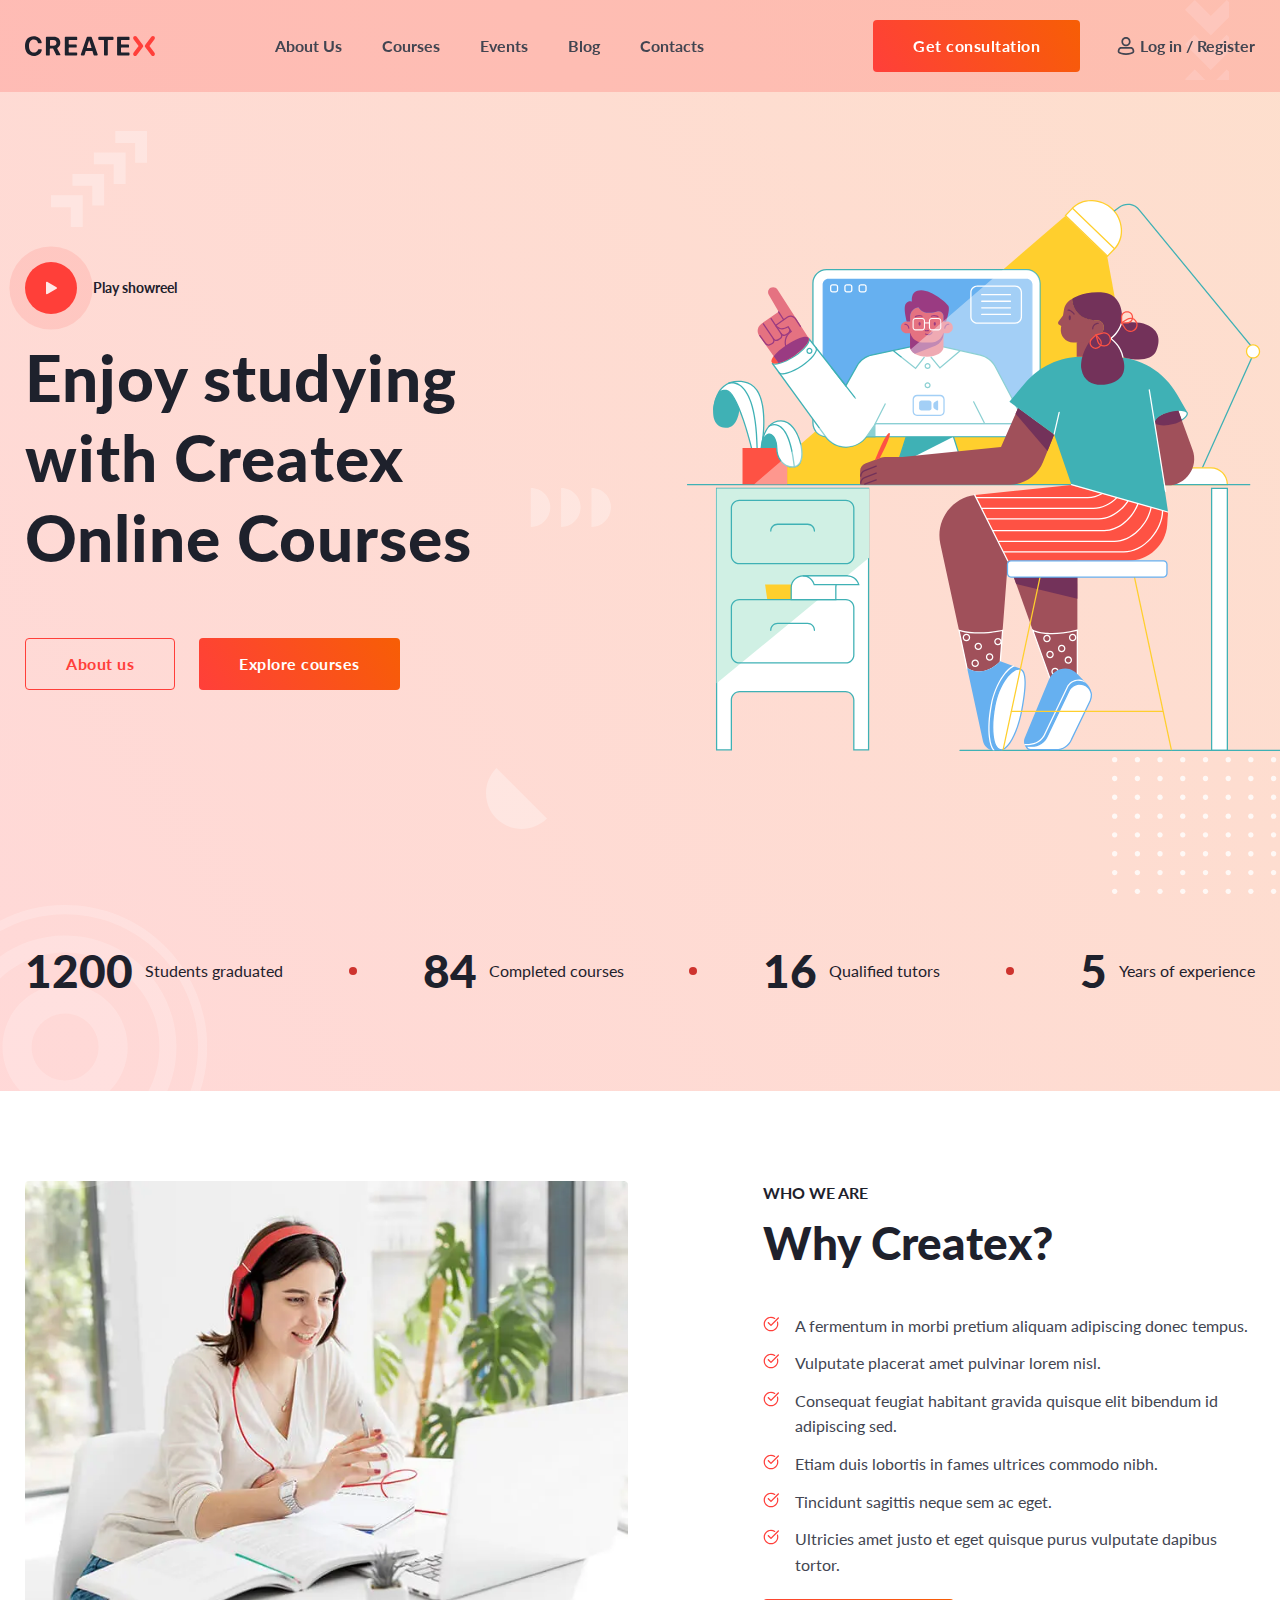
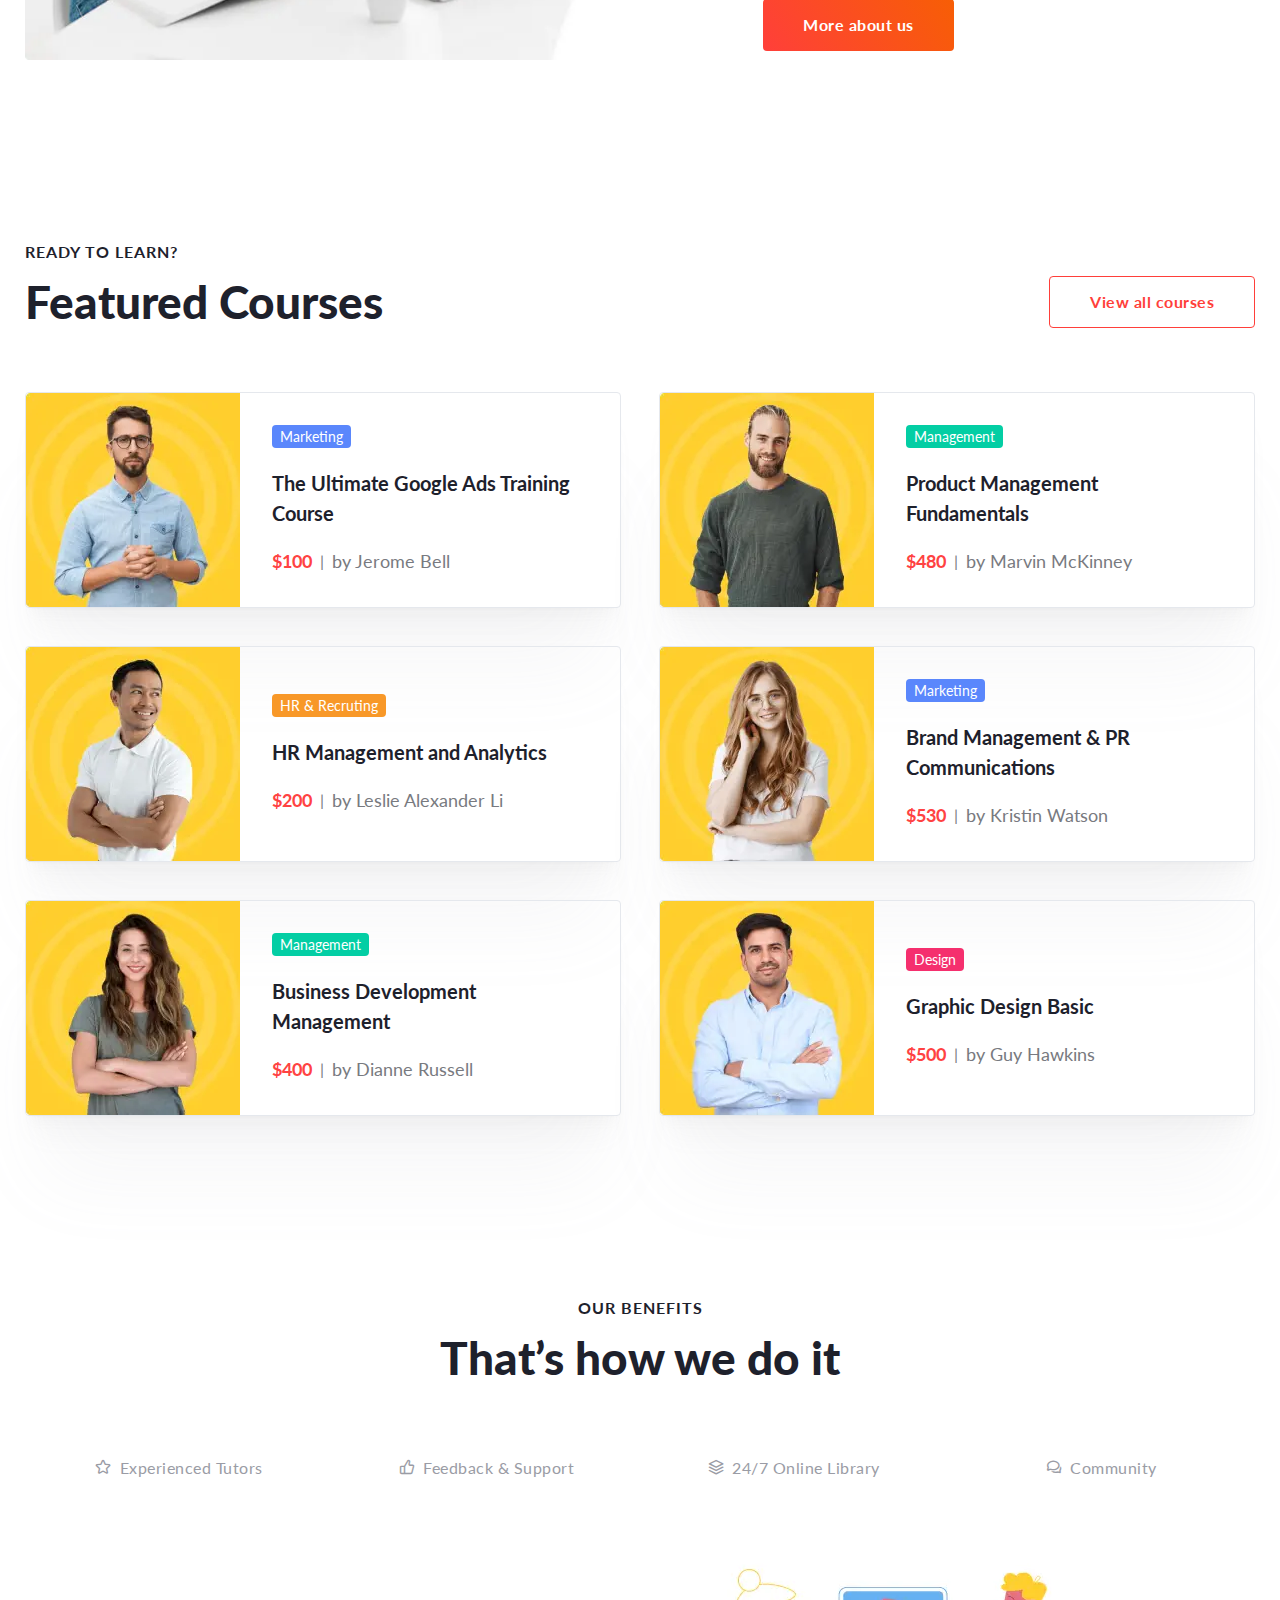
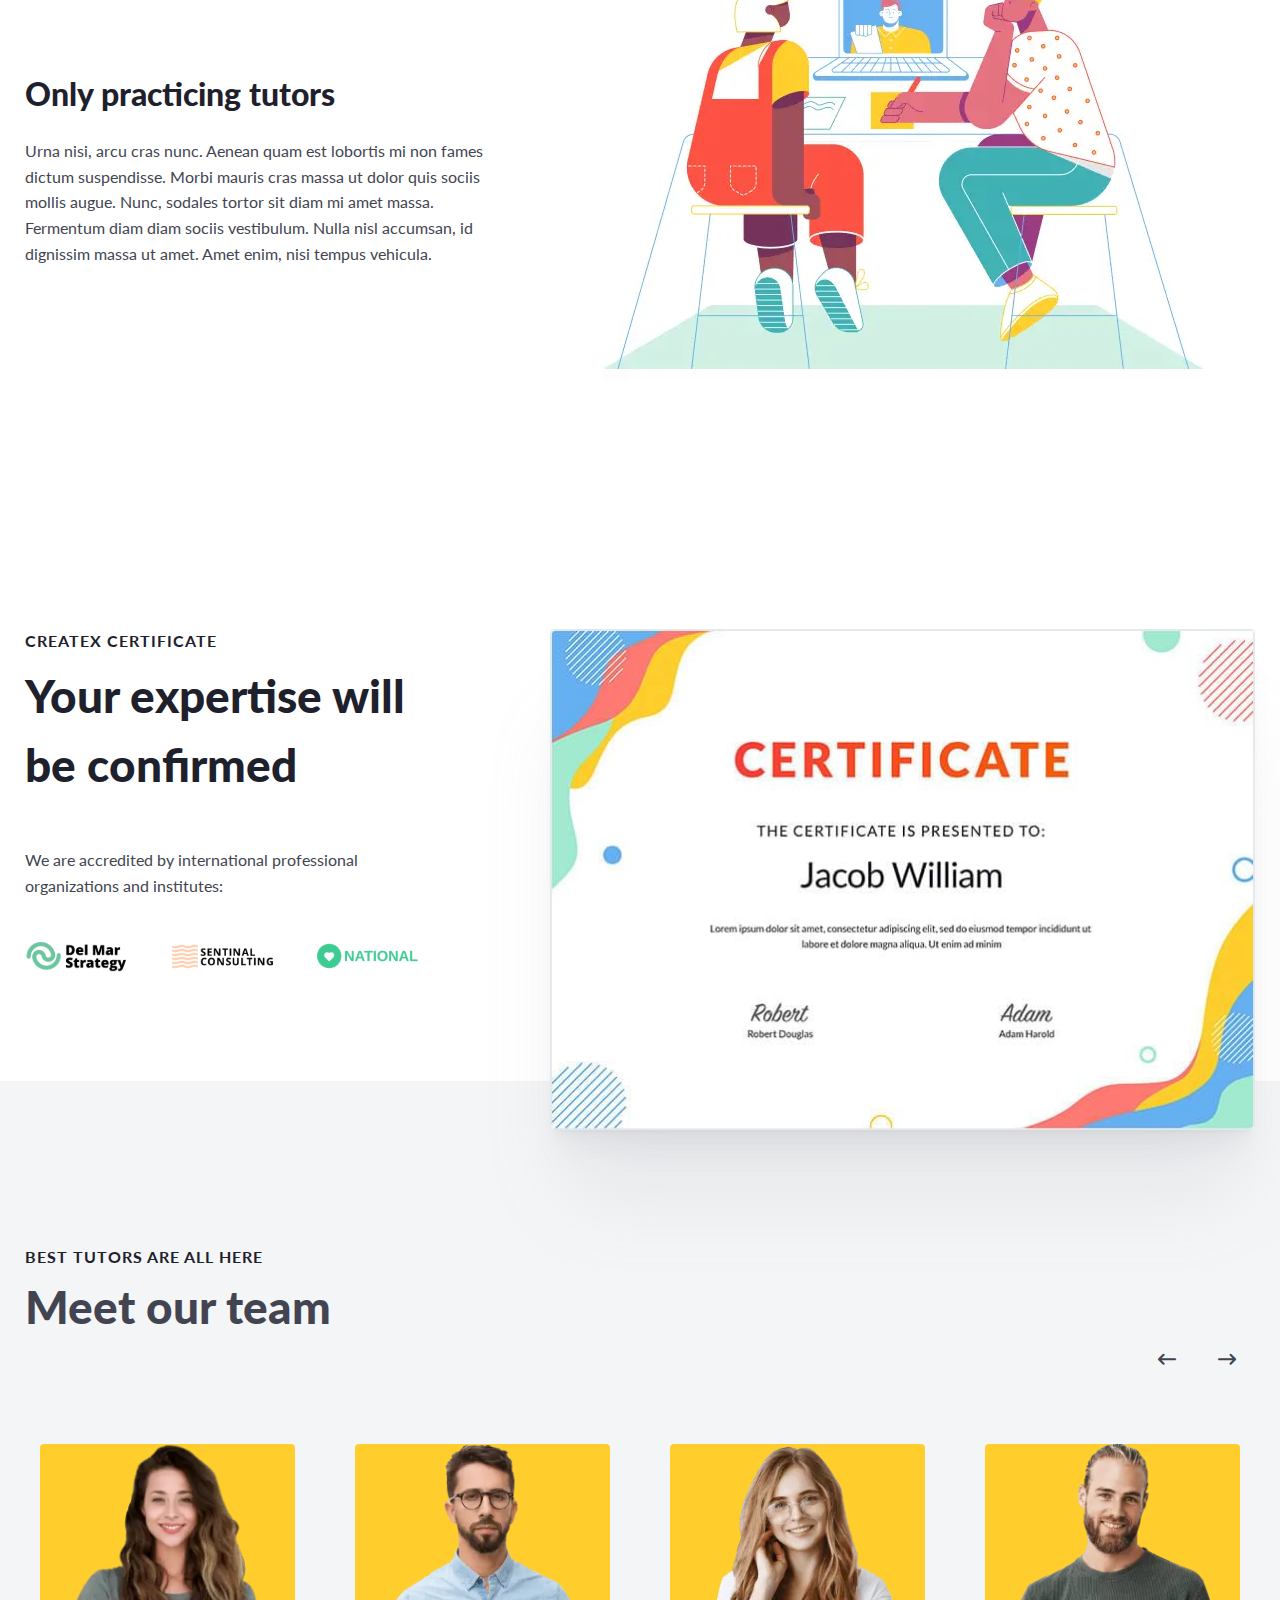
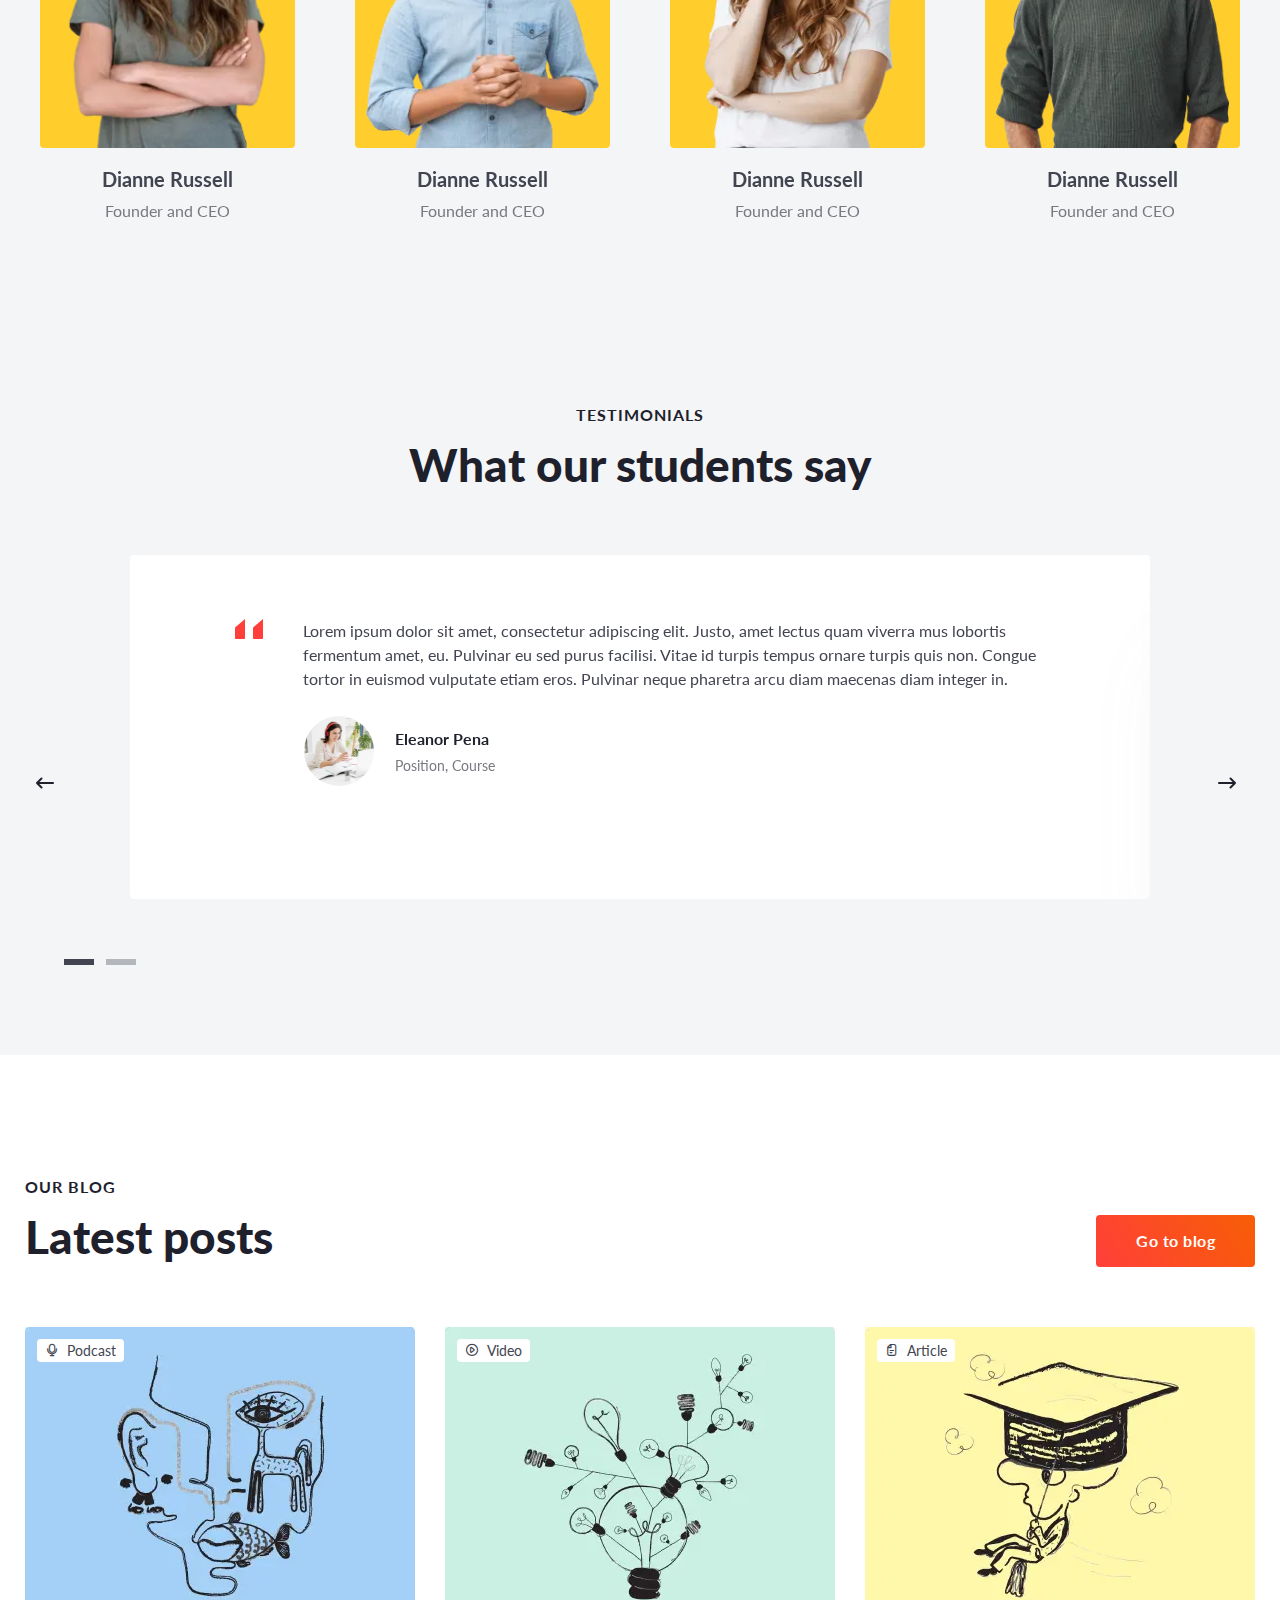
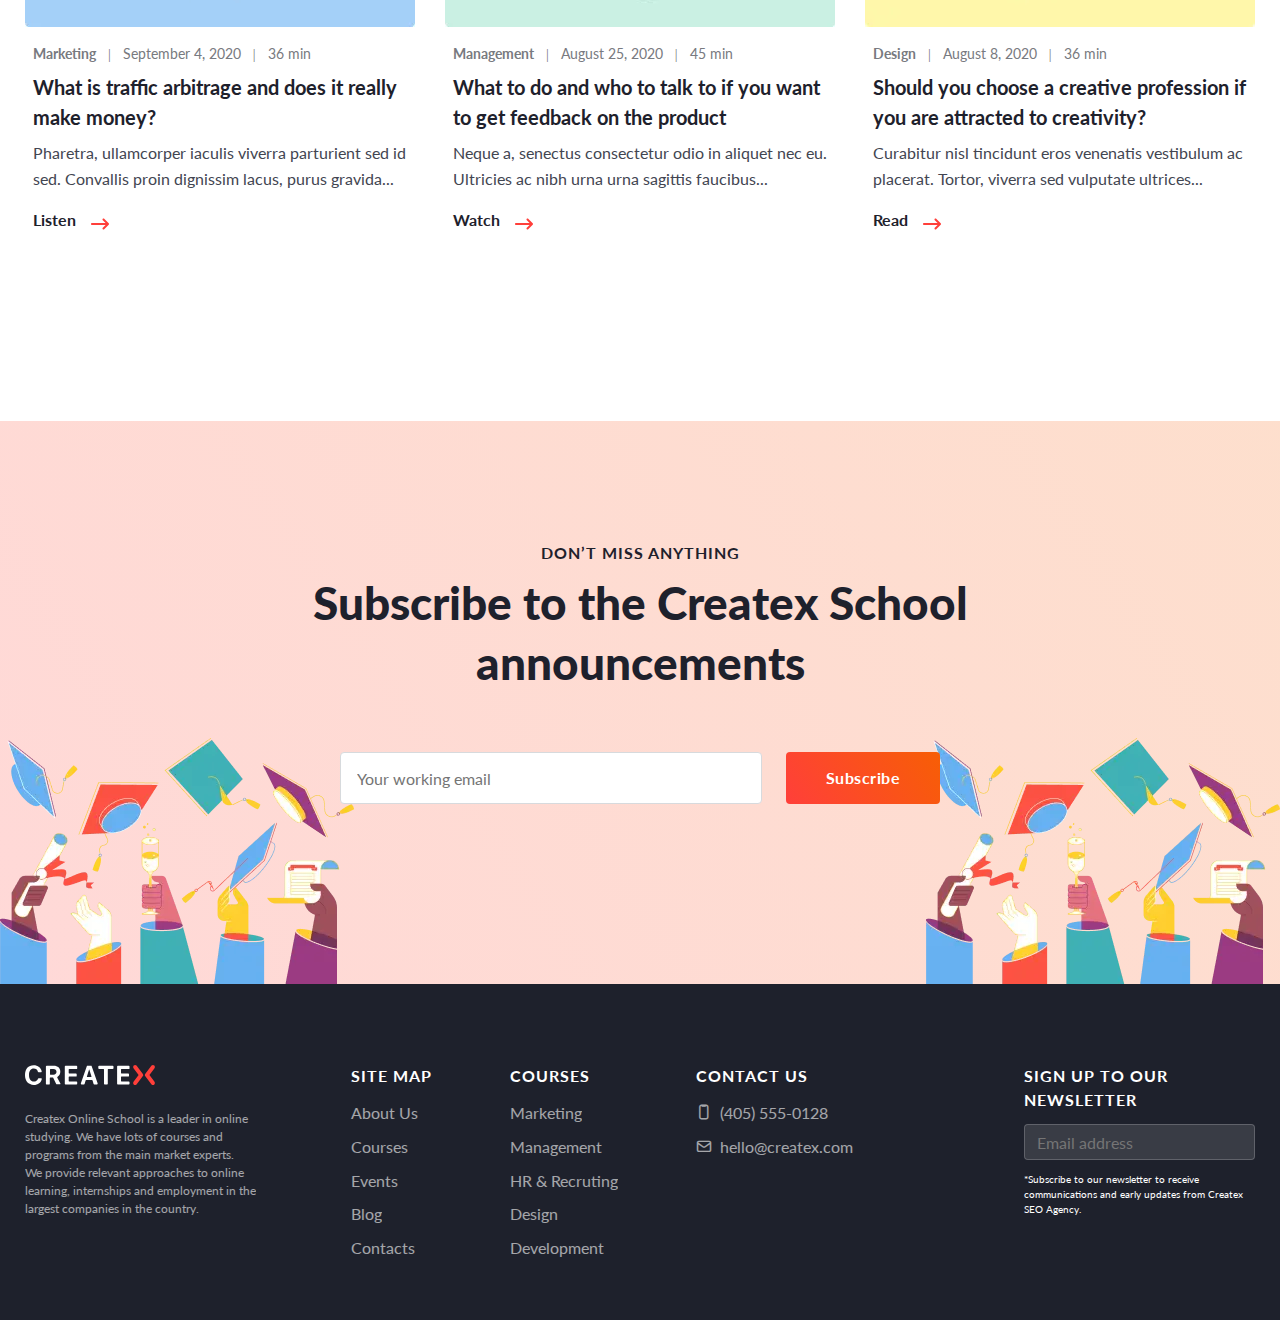
==== commit 1e7fe84c: "Add files via upload" ====
--- a/home.html
+++ b/home.html
@@ -6,7 +6,7 @@
 	<meta charset="UTF-8">
 	<meta name="format-detection" content="telephone=no">
 	<!-- <style>body{opacity: 0;}</style> -->
-	<link rel="stylesheet" href="css/style.min.css?_v=20230125130106">
+	<link rel="stylesheet" href="css/style.min.css?_v=20230126183144">
 	<link rel="shortcut icon" href="favicon.ico">
 	<!-- <meta name="robots" content="noindex, nofollow"> -->
 	<meta name="viewport" content="width=device-width, initial-scale=1.0">
@@ -617,7 +617,7 @@
 			</div>
 		</footer>
 	</div>
-	<script src="js/app.min.js?_v=20230125130106"></script>
+	<script src="js/app.min.js?_v=20230126183144"></script>
 </body>
 
 </html>--- a/css/style.min.css
+++ b/css/style.min.css
@@ -1 +1 @@
-@charset "UTF-8";@import url(https://fonts.googleapis.com/css?family=Lato:regular,700,900&display=swap);@font-face{font-family:icons;font-display:swap;src:url(../fonts/icons.woff2) format("woff2"),url(../fonts/icons.woff) format("woff");font-weight:400;font-style:normal}[class*=_icon-]:before{font-family:icons;font-style:normal;font-weight:400;font-variant:normal;text-transform:none;line-height:1;-webkit-font-smoothing:antialiased;-moz-osx-font-smoothing:grayscale}[class*=_icon-]:before{display:inline-block;margin-right:.5rem}._icon-braces:before{content:"\e900"}._icon-calendar:before{content:"\e901"}._icon-chat:before{content:"\e902"}._icon-clock:before{content:"\e903"}._icon-facebook:before{content:"\e904"}._icon-files:before{content:"\e905"}._icon-iPhone:before{content:"\e906"}._icon-layouts:before{content:"\e907"}._icon-left:before{content:"\e908"}._icon-like:before{content:"\e909"}._icon-mail:before{content:"\e90a"}._icon-mic:before{content:"\e90b"}._icon-outline:before{content:"\e90c"}._icon-play:before{content:"\e90d"}._icon-profile:before{content:"\e90e"}._icon-right:before{content:"\e90f"}._icon-star:before{content:"\e910"}._icon-telegram:before{content:"\e911"}._icon-twitter:before{content:"\e912"}._icon-vector:before{content:"\e913"}._icon-youTube:before{content:"\e914"}._icon-instagram:before{content:"\e915"}*{padding:0;margin:0;border:0}*,:after,:before{-webkit-box-sizing:border-box;box-sizing:border-box}body,html{height:100%;min-width:320px}body{color:#424551;line-height:1;font-family:Lato;font-size:1rem;-ms-text-size-adjust:100%;-moz-text-size-adjust:100%;-webkit-text-size-adjust:100%;-webkit-font-smoothing:antialiased;-moz-osx-font-smoothing:grayscale}button,input,textarea{font-family:Lato;font-size:inherit}button{cursor:pointer;color:inherit;background-color:inherit}a{color:inherit;text-decoration:none}ul li{list-style:none}img{vertical-align:top}h1,h2,h3,h4,h5,h6{font-weight:inherit;font-size:inherit}.lock body{overflow:hidden;-ms-touch-action:none;touch-action:none;-ms-scroll-chaining:none;overscroll-behavior:none}.wrapper{min-height:100%;position:relative;display:-webkit-box;display:-ms-flexbox;display:flex;-webkit-box-orient:vertical;-webkit-box-direction:normal;-ms-flex-direction:column;flex-direction:column;overflow:hidden}@supports (overflow:clip){.wrapper{overflow:clip}}.wrapper>main{-webkit-box-flex:1;-ms-flex:1 1 auto;flex:1 1 auto}.wrapper>*{min-width:0}[class*=__container]{max-width:78.75rem;margin:0 auto;padding:0 .9375rem}[class*=-ibg]{position:relative}[class*=-ibg] img{position:absolute;width:100%;height:100%;top:0;left:0;-o-object-fit:cover;object-fit:cover}[class*=-ibg_contain] img{-o-object-fit:contain;object-fit:contain}.header{padding:20px 0;color:#424551;position:fixed;top:0;left:0;width:100%;z-index:50;background-color:rgba(255,63,58,.2)}.header__container{display:-webkit-box;display:-ms-flexbox;display:flex;-webkit-box-align:center;-ms-flex-align:center;align-items:center;gap:60px}.header__block{display:-webkit-box;display:-ms-flexbox;display:flex;-webkit-box-align:center;-ms-flex-align:center;align-items:center;gap:60px;-webkit-box-flex:1;-ms-flex-positive:1;flex-grow:1}.block__menu{-webkit-box-flex:1;-ms-flex-positive:1;flex-grow:1}.block__menu._active{left:0}.block__menu::before{position:fixed;top:0;left:0;width:100%;height:92px;background-color:rgba(255,63,58,.2);z-index:52}.block__actions{display:-webkit-box;display:-ms-flexbox;display:flex;-webkit-box-align:center;-ms-flex-align:center;align-items:center}.menu__list{display:-webkit-box;display:-ms-flexbox;display:flex;-ms-flex-wrap:wrap;flex-wrap:wrap;-webkit-column-gap:40px;-moz-column-gap:40px;column-gap:40px;row-gap:20px;color:#424551;font-weight:700}.menu__item:hover{text-decoration:underline}.actions-header{-ms-flex-negative:0;flex-shrink:0}.actions-header__button{margin-right:36px}.actions-header__auth{background:url(../img/icons/profile.svg) left no-repeat;padding-left:24px;line-height:1.6;color:#424551;font-weight:700}.actions-header__auth:hover{text-decoration:underline}.button{font-weight:700;color:#fff;line-height:1.25;letter-spacing:.5px;background:-o-linear-gradient(34.05deg,#ff3f3a 0,#f75e05 100%);background:linear-gradient(55.95deg,#ff3f3a 0,#f75e05 100%);border-radius:4px;display:inline-block;position:relative;padding:16px 40px}.button span{position:relative;z-index:2}.button::before{content:"";position:absolute;width:100%;height:100%;top:0;left:0;background:-o-linear-gradient(34.05deg,#e43933 0,#e35605 100%);background:linear-gradient(55.95deg,#e43933 0,#e35605 100%);border-radius:4px;opacity:0}.button:hover::before{opacity:1}.button--border{background:0 0;border:1px solid #ff3f3a;-webkit-transition:all .3s ease 0s;-o-transition:all .3s ease 0s;transition:all .3s ease 0s;color:#ff3f3a;line-height:1.25;letter-spacing:.5px;padding:15px 40px;position:relative}.button--border:hover{background-color:#ff3f3a;border:1px solid #ff3f3a;color:#fff}.footer{background-color:#1e212c}.footer__container{display:-ms-grid;display:grid;-ms-grid-columns:(auto)[5];grid-template-columns:repeat(5,auto);gap:4.875rem}.footer__logo{display:inline-block}.footer__logo:not(:last-child){margin-bottom:1.5rem}.footer__logo img{min-width:8.125rem}.footer__block{text-align:left}.footer__block:not(:last-child){margin-bottom:1.5rem}.footer__text{font-weight:400;font-size:.75rem;line-height:1.5;color:#fff;opacity:.6}.footer__text:not(:last-child){margin-bottom:2.375rem}.footer__social{display:-webkit-box;display:-ms-flexbox;display:flex;-ms-flex-wrap:wrap;flex-wrap:wrap;-webkit-box-pack:center;-ms-flex-pack:center;justify-content:center;gap:1.25rem;color:#fff}.footer__title{font-weight:700;line-height:1.5;letter-spacing:.0625rem;text-transform:uppercase;color:#fff;margin-bottom:.75rem;cursor:default}.footer__note{font-size:.625rem;line-height:1.5;color:#fff}.footer__note:not(:last-child){margin-bottom:1.5rem}.social__item{opacity:.6}.social__item:hover{opacity:1}.menu-footer:not(:last-child){margin-bottom:1.5rem}.menu-footer__list{font-weight:400;line-height:1.6;color:#fff}.menu-footer__item{opacity:.6}.menu-footer__item:not(:last-child){margin-bottom:.5rem}.menu-footer__item:hover{text-decoration:underline;opacity:1}.contacts-footer{line-height:1.6;color:#fff}.contacts-footer__phone{display:inline-block;opacity:.6}.contacts-footer__phone:hover{opacity:1}.contacts-footer__phone:not(:last-child){margin-bottom:.5rem}.contacts-footer__mail{display:inline-block;opacity:.6}.contacts-footer__mail:hover{opacity:1}.contacts-footer__mail:not(:last-child){margin-bottom:.5rem}.form-footer:not(:last-child){margin-bottom:.75rem}.form-footer__input{height:2.25rem;width:100%;padding:.5625rem .75rem;background:rgba(255,255,255,.12);border:1px solid rgba(255,255,255,.2);border-radius:.25rem;position:relative}.form-footer__input::after{content:url(../img/icons/right.svg);position:absolute;width:16px;height:16px;right:12px;top:10px}.main-block{padding:200px 0 90px 0;background:-o-linear-gradient(34.05deg,rgba(255,63,58,.2) 0,rgba(247,94,5,.2) 100%);background:linear-gradient(55.95deg,rgba(255,63,58,.2) 0,rgba(247,94,5,.2) 100%);position:relative}.main-block__container{position:relative;z-index:2}.main-block__body{padding-bottom:190px}.body-main{display:-webkit-box;display:-ms-flexbox;display:flex}.body-main__content{-webkit-box-flex:0;-ms-flex:0 1 50%;flex:0 1 50%;padding-right:40px;-ms-flex-item-align:center;-ms-grid-row-align:center;align-self:center}.body-main__play{font-size:14px;font-weight:700;color:#1e212c;display:-webkit-inline-box;display:-ms-inline-flexbox;display:inline-flex;-webkit-box-align:center;-ms-flex-align:center;align-items:center;position:relative;gap:16px}.body-main__play:not(:last-child){margin-bottom:24px}.body-main__play::after{content:"";position:absolute;top:0;left:0;width:52px;height:52px;background-color:#ff3f3a;border-radius:50%;opacity:.12;-webkit-transform:scale(1.6);-ms-transform:scale(1.6);transform:scale(1.6);-webkit-animation:play-circle 1s infinite ease alternate;animation:play-circle 1s infinite ease alternate}.body-main__play:hover::after{-webkit-animation-play-state:paused;animation-play-state:paused}.body-main__play::before{content:"";-webkit-box-flex:0;-ms-flex:0 0 52px;flex:0 0 52px;display:-webkit-box;display:-ms-flexbox;display:flex;-ms-flex-item-align:start;-ms-grid-row-align:start;align-self:start;width:52px;height:52px;background:#ff3f3a url(../img/icons/play.svg) center no-repeat;border-radius:50%;-webkit-transition:background-color .3s ease 0s;-o-transition:background-color .3s ease 0s;transition:background-color .3s ease 0s}.body-main__play:hover::before{background-color:#ce332e}@-webkit-keyframes play-circle{0%{-webkit-transform:scale(1.6);transform:scale(1.6)}100%{-webkit-transform:scale(1.8);transform:scale(1.8)}}@keyframes play-circle{0%{-webkit-transform:scale(1.6);transform:scale(1.6)}100%{-webkit-transform:scale(1.8);transform:scale(1.8)}}.body-main__title{font-size:64px;font-weight:900;line-height:1.25;letter-spacing:1px;color:#1e212c}.body-main__title:not(:last-child){margin-bottom:60px}.body-main__actions{display:-webkit-box;display:-ms-flexbox;display:flex;-ms-flex-wrap:wrap;flex-wrap:wrap;gap:24px;-ms-flex-negative:0;flex-shrink:0}.body-main__actions:not(:last-child){margin-bottom:40px}.body-main__media{-webkit-box-flex:0;-ms-flex:0 1 50%;flex:0 1 50%}.body-main__image{max-width:107.8%;-webkit-transform:translate(7.8%,0);-ms-transform:translate(7.8%,0);transform:translate(7.8%,0)}.advantages-main{display:-webkit-box;display:-ms-flexbox;display:flex;-ms-flex-wrap:wrap;flex-wrap:wrap;-webkit-box-pack:justify;-ms-flex-pack:justify;justify-content:space-between;-webkit-box-align:center;-ms-flex-align:center;align-items:center;gap:20px}.item-advantages{display:-webkit-box;display:-ms-flexbox;display:flex;-webkit-box-align:center;-ms-flex-align:center;align-items:center;gap:12px;color:#1e212c}.item-advantages__circle{-webkit-box-flex:0;-ms-flex:0 0 8px;flex:0 0 8px;width:8px;height:8px;background:#ce332e;border-radius:50%}.item-advantages__value{font-size:46px;font-weight:900;line-height:1.3}.item-advantages__text{line-height:1.5}.decor-main{position:absolute;width:100%;height:100%;top:0;left:0}.decor-main__item{position:absolute}.decor-main__item--1{background:url(../img/main/decor/01.svg);width:96px;height:96px;top:12%;left:4%}.decor-main__item--2{background:url(../img/main/decor/02.svg);width:284px;height:284px;bottom:-9%;left:-6%}.decor-main__item--3{background:url(../img/main/decor/03.svg);width:88px;height:47px;top:44.4%;left:41%}.decor-main__item--4{background:url(../img/main/decor/04.svg);width:61px;height:61px;bottom:24%;left:38%}.decor-main__item--5{background:url(../img/main/decor/05.svg);width:96px;height:96px;top:-1.5%;right:4%}.decor-main__item--6{background:url(../img/main/decor/06.svg);width:187px;height:137px;bottom:18%;right:-1.5%}.about-us{padding:90px 0}.block-body{display:-webkit-box;display:-ms-flexbox;display:flex}.block-body__images{padding-right:135px;-webkit-box-flex:0;-ms-flex:0 1 60%;flex:0 1 60%}.block-body__image{max-width:100%;border-radius:4px}.block-body__content{-webkit-box-flex:0;-ms-flex:0 1 40%;flex:0 1 40%}.block-body__text{font-weight:700;line-height:1.5;text-transform:uppercase;color:#1e212c}.block-body__text:not(:last-child){margin-bottom:8px}.block-body__title{font-size:46px;font-weight:900;line-height:1.3;color:#1e212c}.block-body__title:not(:last-child){margin-bottom:40px}.block-body__list:not(:last-child){margin-bottom:22px}.block-body__list>li:not(:last-child){margin-bottom:12px}.block-body__list>li{position:relative;padding-left:32px;color:#424551;line-height:1.6}.block-body__list>li::before{content:url(../img/icons/check.svg);position:absolute;top:0;left:0;width:16px;height:16px}.block-body__list>li:hover::before{-webkit-transform:scale(1.5);-ms-transform:scale(1.5);transform:scale(1.5)}.block-body__button:not(:last-child){margin-bottom:40px}.courses-types{padding:90px 0;color:#1e212c}.block-courses{display:-webkit-box;display:-ms-flexbox;display:flex;-webkit-box-orient:vertical;-webkit-box-direction:normal;-ms-flex-direction:column;flex-direction:column}.block-courses__text{font-weight:700;line-height:1.5;letter-spacing:1px;text-transform:uppercase}.block-courses__text:not(:last-child){margin-bottom:8px}.actions-courses{display:-webkit-box;display:-ms-flexbox;display:flex;-webkit-box-pack:justify;-ms-flex-pack:justify;justify-content:space-between;-webkit-box-align:center;-ms-flex-align:center;align-items:center;padding-bottom:60px}.actions-courses__title{font-weight:900;line-height:1.3;font-size:46px}.cards{display:-webkit-box;display:-ms-flexbox;display:flex;-ms-flex-wrap:wrap;flex-wrap:wrap;gap:38px}.cards__item{-webkit-box-flex:1;-ms-flex:1 1 48%;flex:1 1 48%}.item-cards{display:-webkit-box;display:-ms-flexbox;display:flex;-webkit-box-align:center;-ms-flex-align:center;align-items:center;border:1px solid #e5e8ed;border-radius:4px;-webkit-box-shadow:0 80px 80px -20px rgba(154,156,165,.08),0 30px 24px -10px rgba(154,156,165,.05),0 12px 10px -6px rgba(154,156,165,.04),0 4px 4px -4px rgba(30,33,44,.03);box-shadow:0 80px 80px -20px rgba(154,156,165,.08),0 30px 24px -10px rgba(154,156,165,.05),0 12px 10px -6px rgba(154,156,165,.04),0 4px 4px -4px rgba(30,33,44,.03);-webkit-transition:-webkit-transform .3s ease 0s;transition:-webkit-transform .3s ease 0s;-o-transition:transform .3s ease 0s;transition:transform .3s ease 0s;transition:transform .3s ease 0s,-webkit-transform .3s ease 0s}.item-cards:hover{-webkit-transform:scale(1.1);-ms-transform:scale(1.1);transform:scale(1.1)}.item-cards__media{min-width:214px;position:relative;padding-bottom:214px;overflow:hidden}.item-cards__media img{position:absolute;top:0;left:0;width:100%;height:100%;-o-object-fit:cover;object-fit:cover;-o-object-position:center;object-position:center;border-radius:4px 0 0 4px}.item-cards__content{display:-webkit-box;display:-ms-flexbox;display:flex;-webkit-box-orient:vertical;-webkit-box-direction:normal;-ms-flex-direction:column;flex-direction:column;padding:32px;-webkit-box-align:start;-ms-flex-align:start;align-items:flex-start}.item-cards__subtitle{display:-webkit-box;display:-ms-flexbox;display:flex;-ms-flex-item-align:start;align-self:flex-start;padding:1px 8px;background:#03cea4;border-radius:4px;font-size:14px;font-weight:400;color:#fff;line-height:1.5;margin-bottom:20px}.item-cards__subtitle--marketing{background:#03cea4}.item-cards__subtitle--management{background:#5a87fc}.item-cards__subtitle--hr{background:#f89828}.item-cards__subtitle--marketing{background:#5a87fc}.item-cards__subtitle--management{background:#03cea4}.item-cards__subtitle--design{background:#f52f6e}.item-cards__title{-webkit-box-flex:1;-ms-flex-positive:1;flex-grow:1;font-size:20px;font-weight:700;line-height:1.5}.item-cards__title:not(:last-child){margin-bottom:20px}.item-cards__options{display:-webkit-box;display:-ms-flexbox;display:flex;-webkit-box-align:center;-ms-flex-align:center;align-items:center;-webkit-column-gap:8px;-moz-column-gap:8px;column-gap:8px}.item-cards__options:not(:last-child){margin-bottom:20px}.item-cards__price{font-size:18px;font-weight:700;line-height:1.5;color:#ff4242}.item-cards__symbol{color:#787a80}.item-cards__author{font-size:18px;font-weight:400;line-height:1.5;color:#787a80}.benefits{padding:5.625rem 0 7.5rem 0}.block-benefits{display:block}.block-benefits__text{font-weight:700;line-height:1.5;color:#1e212c;text-align:center;letter-spacing:1px;text-transform:uppercase}.block-benefits__text:not(:last-child){margin-bottom:.5rem}.block-benefits__title{font-weight:900;font-size:2.875rem;line-height:1.3;color:#1e212c;text-align:center}.block-benefits__title:not(:last-child){margin-bottom:3.75rem}.block-benefits__actions{display:-ms-grid;display:grid;-ms-grid-columns:1fr 1fr 1fr 1fr;grid-template-columns:1fr 1fr 1fr 1fr}.block-benefits__actions:not(:last-child){margin-bottom:3.75rem}.block-benefits__button{display:inline-block;background:0 0;border:1px solid transparent;-webkit-transition:all .3s ease 0s;-o-transition:all .3s ease 0s;transition:all .3s ease 0s;color:#9a9ca5;line-height:1.25;letter-spacing:.5px;padding:10px 62px;position:relative;text-align:center}.block-benefits__button:hover{background:0 0;border:1px solid #ff3f3a;-webkit-transition:all .3s ease 0s;-o-transition:all .3s ease 0s;transition:all .3s ease 0s;color:#ff3f3a;line-height:1.25;letter-spacing:.5px;padding:10px 62px}.block-benefits__body{display:-webkit-box;display:-ms-flexbox;display:flex;-webkit-box-align:center;-ms-flex-align:center;align-items:center}.benefits-body__content{-webkit-box-flex:0;-ms-flex:0 1 47%;flex:0 1 47%;padding-right:6.25rem}.benefits-body__title{font-weight:900;font-size:2rem;line-height:1.3;color:#1e212c}.benefits-body__title:not(:last-child){margin-bottom:1.5rem}.benefits-body__text{font-weight:400;line-height:1.6;color:#424551}.benefits-body__image{-webkit-box-flex:0;-ms-flex:0 1 53%;flex:0 1 53%}.benefits-body__image img{max-width:100%}.certificate{padding:7.5rem 0 90px 0}.certificate__container{padding:0 .9375rem;display:-webkit-box;display:-ms-flexbox;display:flex;-webkit-box-pack:justify;-ms-flex-pack:justify;justify-content:space-between}.certificate__content{-webkit-box-flex:0;-ms-flex:0 1 42.7%;flex:0 1 42.7%;max-width:25rem;padding-right:.5rem;padding-bottom:.625rem}.certificate__media{-webkit-box-flex:0;-ms-flex:0 1 57.3%;flex:0 1 57.3%;position:relative}.certificate__media img{position:absolute;top:0;left:0;border:1px solid #e5e8ed;border-radius:4px;-webkit-box-shadow:0 80px 80px -20px rgba(154,156,165,.16),0 30px 24px -10px rgba(154,156,165,.1),0 12px 10px -6px rgba(154,156,165,.08),0 4px 4px -4px rgba(30,33,44,.05);box-shadow:0 80px 80px -20px rgba(154,156,165,.16),0 30px 24px -10px rgba(154,156,165,.1),0 12px 10px -6px rgba(154,156,165,.08),0 4px 4px -4px rgba(30,33,44,.05);max-width:100%}.content-sertificate__subtitle{font-weight:700;line-height:1.5;color:#1e212c;letter-spacing:1px;text-transform:uppercase}.content-sertificate__subtitle:not(:last-child){margin-bottom:8px}.content-sertificate__title{font-weight:900;font-size:46px;line-height:1.5;color:#1e212c}.content-sertificate__title:not(:last-child){margin-bottom:48px}.content-sertificate__text{font-weight:400;line-height:1.6;color:#424551}.content-sertificate__text:not(:last-child){margin-bottom:32px}.content-sertificate__logos{display:-webkit-box;display:-ms-flexbox;display:flex;gap:40px}.team{padding:10.25rem 0 5.625rem 0;background-color:#f4f5f6}.team__container{position:relative}.block-team{position:relative}.block-team__subtitle{color:#1e212c;font-weight:700;font-size:1rem;line-height:1.5;letter-spacing:.0625rem;text-transform:uppercase}.block-team__subtitle:not(:last-child){margin-bottom:.5rem}.block-team__title{display:inline;font-weight:900;font-size:2.875rem;line-height:1.3}.block-team__title:not(:last-child){margin-bottom:1.5rem}.slider-team__slider{position:relative}.slider-team__container{display:-webkit-box;display:-ms-flexbox;display:flex;-webkit-box-orient:vertical;-webkit-box-direction:normal;-ms-flex-direction:column;flex-direction:column;-webkit-box-pack:center;-ms-flex-pack:center;justify-content:center;position:relative}.no-webp .slider-team__image{background:url(../img/team/background.jpg) 50% no-repeat}.slider-team__image{position:relative;padding-bottom:119%;overflow:hidden;border-radius:4px}.slider-team__image img{position:absolute;top:0;left:0;width:100%;height:100%;-o-object-fit:contain;object-fit:contain;-o-object-position:center;object-position:center}.slider-team__image:not(:last-child){margin-bottom:1rem}.slider-team__image:hover{background:-webkit-gradient(linear,left top,left bottom,color-stop(43.9%,rgba(30,33,44,0)),color-stop(55.21%,rgba(30,33,44,.03)),color-stop(68.73%,rgba(30,33,44,.33)),color-stop(76.17%,rgba(30,33,44,.56)),color-stop(83.75%,rgba(30,33,44,.768225)),color-stop(91.49%,rgba(30,33,44,.92)),to(#1e212c));background:-o-linear-gradient(top,rgba(30,33,44,0) 43.9%,rgba(30,33,44,.03) 55.21%,rgba(30,33,44,.33) 68.73%,rgba(30,33,44,.56) 76.17%,rgba(30,33,44,.768225) 83.75%,rgba(30,33,44,.92) 91.49%,#1e212c 100%);background:linear-gradient(180deg,rgba(30,33,44,0) 43.9%,rgba(30,33,44,.03) 55.21%,rgba(30,33,44,.33) 68.73%,rgba(30,33,44,.56) 76.17%,rgba(30,33,44,.768225) 83.75%,rgba(30,33,44,.92) 91.49%,#1e212c 100%)}.slider-team .slider-team__arrows{display:-webkit-box;display:-ms-flexbox;display:flex;-webkit-box-pack:end;-ms-flex-pack:end;justify-content:flex-end;gap:.75rem;position:relative;margin-bottom:3.75rem}.slider-team__arrow{-webkit-box-flex:0;-ms-flex:0 0 3rem;flex:0 0 3rem;height:3rem;display:-webkit-box;display:-ms-flexbox;display:flex;-webkit-box-pack:center;-ms-flex-pack:center;justify-content:center;-webkit-box-align:center;-ms-flex-align:center;align-items:center;font-size:1.5rem;border:1px solid rgba(255,63,58,0)}.slider-team__arrow:hover{color:#fff;background-color:#ff3f3a;border-radius:50%}.social{position:absolute;bottom:25%;right:5%;display:-webkit-box;display:-ms-flexbox;display:flex;-ms-flex-wrap:wrap;flex-wrap:wrap;-webkit-box-pack:end;-ms-flex-pack:end;justify-content:flex-end;-webkit-box-align:center;-ms-flex-align:center;align-items:center;row-gap:6px;-webkit-column-gap:12px;-moz-column-gap:12px;column-gap:12px;padding-left:5px;padding-right:5px;font-size:19px;color:rgba(255,255,255,.6);-webkit-transition:all .5s ease 0s;-o-transition:all .5s ease 0s;transition:all .5s ease 0s;display:none}.social:hover{display:-webkit-box;display:-ms-flexbox;display:flex}.social__icon:hover{opacity:1}.content-team{text-align:center}.content-team__title{color:#424551;font-weight:700;font-size:1.25rem;line-height:1.5}.content-team__title:not(:last-child){margin-bottom:.25rem}.content-team__subtitle{color:#787a80;line-height:1.6}.content-team__subtitle:not(:last-child){margin-bottom:1rem}.testimonials{background-color:#f4f5f6;padding:5.625rem 0}.block-testimonials{width:100%;min-height:100%;position:relative;display:-webkit-box;display:-ms-flexbox;display:flex;-webkit-box-orient:vertical;-webkit-box-direction:normal;-ms-flex-direction:column;flex-direction:column;-webkit-box-align:center;-ms-flex-align:center;align-items:center;-webkit-box-pack:center;-ms-flex-pack:center;justify-content:center}.block-testimonials__subtitle{font-weight:700;font-size:1rem;line-height:1.5;text-align:center;letter-spacing:.0625rem;text-transform:uppercase;color:#1e212c}.block-testimonials__subtitle:not(:last-child){margin-bottom:.5rem}.block-testimonials__title{font-weight:900;font-size:2.875rem;line-height:1.3;text-align:center;color:#1e212c}.block-testimonials__title:not(:last-child){margin-bottom:3.75rem}.slider-testimonials{width:100%;display:-webkit-box;display:-ms-flexbox;display:flex;-webkit-box-orient:vertical;-webkit-box-direction:normal;-ms-flex-direction:column;flex-direction:column;-webkit-box-pack:center;-ms-flex-pack:center;justify-content:center}.slider-testimonials__content{margin:0 auto;overflow:hidden;border-radius:4px;width:63.75rem;height:21.5rem}.slider-testimonials__slide{padding:4rem 6.5625rem;background-color:#fff;-webkit-box-shadow:0 80px 80px -20px rgba(154,156,165,.08),0 30px 24px -10px rgba(154,156,165,.05),0 12px 10px -6px rgba(154,156,165,.04),0 4px 4px -4px rgba(30,33,44,.03);box-shadow:0 80px 80px -20px rgba(154,156,165,.08),0 30px 24px -10px rgba(154,156,165,.05),0 12px 10px -6px rgba(154,156,165,.04),0 4px 4px -4px rgba(30,33,44,.03);border-radius:4px}.slider-testimonials__block{max-width:100%;height:100%;display:-webkit-box;display:-ms-flexbox;display:flex;gap:40px}.slider-testimonials__arrows{position:absolute;top:50%;width:100%;z-index:10;display:-webkit-box;display:-ms-flexbox;display:flex;-webkit-box-pack:justify;-ms-flex-pack:justify;justify-content:space-between;-webkit-box-align:center;-ms-flex-align:center;align-items:center;-webkit-box-flex:0;-ms-flex:0 0 3rem;flex:0 0 3rem;height:3rem}.slider-testimonials__arrow-prev{color:#1e212c;-webkit-box-flex:0;-ms-flex:0 0 3rem;flex:0 0 3rem;height:3rem;font-size:1.5rem;display:-webkit-inline-box;display:-ms-inline-flexbox;display:inline-flex;-webkit-box-pack:center;-ms-flex-pack:center;justify-content:center;-webkit-box-align:center;-ms-flex-align:center;align-items:center}.slider-testimonials__arrow-prev:hover{color:#fff;background-color:#ff3f3a;border-radius:50%}.slider-testimonials__arrow-next{color:#1e212c;-webkit-box-flex:0;-ms-flex:0 0 3rem;flex:0 0 3rem;height:3rem;font-size:1.5rem;display:-webkit-inline-box;display:-ms-inline-flexbox;display:inline-flex;-webkit-box-pack:center;-ms-flex-pack:center;justify-content:center;-webkit-box-align:center;-ms-flex-align:center;align-items:center}.slider-testimonials__arrow-next:hover{color:#fff;background-color:#ff3f3a;border-radius:50%}.slider-testimonials__pagination{width:30px;height:0;border:3px solid #424551;background:#fff;line-height:15px;text-align:center;margin-top:60px}.content-testimonials{display:-webkit-box;display:-ms-flexbox;display:flex;-webkit-box-orient:vertical;-webkit-box-direction:normal;-ms-flex-direction:column;flex-direction:column;row-gap:1.5rem;max-width:47rem}.content-testimonials__text{font-size:20;line-height:1.5}.contact-person{display:-webkit-box;display:-ms-flexbox;display:flex;-webkit-box-align:center;-ms-flex-align:center;align-items:center}.contact-person__media{display:-webkit-box;display:-ms-flexbox;display:flex;-webkit-box-pack:center;-ms-flex-pack:center;justify-content:center;-webkit-box-align:center;-ms-flex-align:center;align-items:center;margin-right:1.25rem}.contact-person__media img{height:4.5rem;width:4.5rem;border:1px solid #fff;border-radius:50%;-o-object-fit:cover;object-fit:cover}.contact-person__data{display:-webkit-box;display:-ms-flexbox;display:flex;-webkit-box-orient:vertical;-webkit-box-direction:normal;-ms-flex-direction:column;flex-direction:column}.contact-person__name{color:#1e212c;font-weight:700;line-height:1.6}.contact-person__name:not(:last-child){margin-bottom:.25rem}.contact-person__course{font-size:14px;line-height:150%;color:#787a80}.contact-person__course:not(:last-child){margin-bottom:.25rem}.blog{padding:7.5rem 0 11.25rem 0}.block-header-blog{display:-webkit-box;display:-ms-flexbox;display:flex;-webkit-box-pack:justify;-ms-flex-pack:justify;justify-content:space-between;gap:1.875rem;-webkit-box-align:end;-ms-flex-align:end;align-items:flex-end;margin-bottom:3.75rem}.block-header-blog__subtitle{font-weight:700;line-height:1.5;letter-spacing:.0625rem;text-transform:uppercase;color:#1e212c}.block-header-blog__subtitle:not(:last-child){margin-bottom:.5rem}.block-header-blog__title{font-weight:900;font-size:2.875rem;line-height:1.3;color:#1e212c}.block-header-blog__title:not(:last-child){margin-bottom:.5rem}.posts-blog{display:-ms-grid;display:grid;-ms-grid-columns:(1fr)[3];grid-template-columns:repeat(3,1fr);gap:1.875rem}.card-blog__media{position:relative}.card-blog__media:not(:last-child){margin-bottom:.5rem}.card-blog__labels{position:absolute;left:3%;top:4%;z-index:2}.card-blog__label{font-weight:400;font-size:14px;line-height:1.5;background-color:#fff;border-radius:4px;padding:.0625rem .5rem}.card-blog__image-ibg{display:block;padding-bottom:76.92%}.content-blog{padding:.5rem}.content-blog__title{font-weight:700;font-size:1.25rem;line-height:1.5;color:#1e212c;margin-bottom:.5rem}.content-blog__paragraph{line-height:1.6}.content-blog__paragraph:not(:last-child){margin-bottom:1rem}.content-blog__link{font-weight:700;line-height:1.6;color:#1e212c;display:-webkit-inline-box;display:-ms-inline-flexbox;display:inline-flex;-webkit-box-align:center;-ms-flex-align:center;align-items:center;-ms-flex-item-align:start;align-self:flex-start;gap:.6875rem}.content-blog__link:not(:last-child){margin-bottom:1rem}.content-blog__link::after{content:"";background:url(../img/blog/right-arrow.svg) 50% no-repeat;width:1.5rem;height:1.5rem;-webkit-transform:translate(1px,4px);-ms-transform:translate(1px,4px);transform:translate(1px,4px);-webkit-transition:all .3s ease 0s;-o-transition:all .3s ease 0s;transition:all .3s ease 0s}.section-blog{display:-webkit-box;display:-ms-flexbox;display:flex;-webkit-column-gap:.75rem;-moz-column-gap:.75rem;column-gap:.75rem;-ms-flex-wrap:wrap;flex-wrap:wrap}.section-blog:not(:last-child){margin-bottom:.5rem}.section-blog__chapter{color:#787a80;font-weight:700;font-size:.875rem;line-height:1.5}.section-blog__date{color:#787a80;font-weight:400;font-size:.875rem;line-height:1.5}.section-blog__date::before{content:"|";margin-right:.75rem}.section-blog__reading-time{color:#787a80;font-weight:400;font-size:.875rem;line-height:1.5}.section-blog__reading-time::before{content:"|";margin-right:.75rem}.subscribe{padding:7.5rem 0 11.25rem 0;background:-o-linear-gradient(34.05deg,rgba(255,63,58,.2) 0,rgba(247,94,5,.2) 100%);background:linear-gradient(55.95deg,rgba(255,63,58,.2) 0,rgba(247,94,5,.2) 100%);position:relative}.subscribe__container{position:relative;z-index:2}.block-subscribe{text-align:center}.block-subscribe__subtitle{font-weight:700;line-height:1.5;text-align:center;letter-spacing:1px;text-transform:uppercase;color:#1e212c}.block-subscribe__subtitle:not(:last-child){margin-bottom:.5rem}.block-subscribe__title{display:inline-block;max-width:50.625rem;text-align:center;font-weight:900;font-size:2.875rem;line-height:1.3;color:#1e212c}.block-subscribe__title:not(:last-child){margin-bottom:3.75rem}.form-subscribe{display:-webkit-box;display:-ms-flexbox;display:flex;gap:1.5rem;-webkit-box-pack:center;-ms-flex-pack:center;justify-content:center;-webkit-box-align:center;-ms-flex-align:center;align-items:center;-ms-flex-wrap:wrap;flex-wrap:wrap}.form-subscribe__input{height:3.25rem;width:26.375rem;background:#fff;border:1px solid #d7dadd;border-radius:.25rem;padding:.8125rem 1rem .8125rem 1rem}.decor-subscribe{position:absolute;width:100%;height:100%;top:0;left:0}.decor-subscribe__item{position:absolute}.no-webp .decor-subscribe__item--1{background:url(../img/subscribe/illustration.png) 0 0 no-repeat}.decor-subscribe__item--1{width:354px;height:246px;bottom:0;left:0}.no-webp .decor-subscribe__item--2{background:url(../img/subscribe/illustration.png) 0 0 no-repeat}.decor-subscribe__item--2{width:354px;height:246px;bottom:0;right:0}.swiper{overflow:hidden}.swiper-wrapper{width:100%;height:100%;-webkit-box-sizing:content-box;box-sizing:content-box;display:-webkit-box;display:-ms-flexbox;display:flex;position:relative}.swiper-vertical .swiper-wrapper{-webkit-box-orient:vertical;-webkit-box-direction:normal;-ms-flex-direction:column;flex-direction:column}.swiper-autoheight .swiper-wrapper{-webkit-box-align:start;-ms-flex-align:start;align-items:flex-start}.swiper-initialized .swiper-slide{-ms-flex-negative:0;flex-shrink:0}.swiper-android .swiper-slide,.swiper-android .swiper-wrapper{-webkit-transform:translate3d(0,0,0);transform:translate3d(0,0,0)}.swiper-button-lock{display:none!important}@media (min-width:78.75em){.footer__container{padding-top:5rem}.footer__container{padding-bottom:3.75rem}}@media (max-width:1083.98px){.courses-types{padding:50px 0}.actions-courses{padding-bottom:30px}.actions-courses__title{font-size:36px}.cards__item{-webkit-box-flex:0;-ms-flex:0 1 48%;flex:0 1 48%;-webkit-box-orient:vertical;-webkit-box-direction:normal;-ms-flex-direction:column;flex-direction:column}.item-cards__media img{border-radius:4px}.item-cards__content{-webkit-box-align:center;-ms-flex-align:center;align-items:center;text-align:center}.item-cards__subtitle{-ms-flex-item-align:center;-ms-grid-row-align:center;align-self:center}.block-benefits__actions{-ms-grid-columns:1fr 1fr;grid-template-columns:1fr 1fr}}@media (max-width:992.98px){.header__container{-ms-flex-wrap:wrap;flex-wrap:wrap;-webkit-box-align:center;-ms-flex-align:center;align-items:center;-webkit-box-pack:center;-ms-flex-pack:center;justify-content:center;row-gap:40px}.header__block{-webkit-box-orient:vertical;-webkit-box-direction:normal;-ms-flex-direction:column;flex-direction:column}.block__icon{z-index:53;display:block;position:relative;width:30px;height:18px;cursor:pointer;-ms-flex-item-align:end;align-self:flex-end}.block__icon span,.block__icon::after,.block__icon::before{left:0;position:absolute;height:10%;width:100%;-webkit-transition:all .3s ease 0s;-o-transition:all .3s ease 0s;transition:all .3s ease 0s;background-color:#fff}.block__icon::after,.block__icon::before{content:""}.block__icon::before{top:0}.block__icon::after{bottom:0}.block__icon span{top:50%;-webkit-transform:scale(1) translate(0,-50%);-ms-transform:scale(1) translate(0,-50%);transform:scale(1) translate(0,-50%)}.block__icon._active span{-webkit-transform:scale(0) translate(0,-50%);-ms-transform:scale(0) translate(0,-50%);transform:scale(0) translate(0,-50%)}.block__icon._active::before{top:50%;-webkit-transform:rotate(-45deg) translate(0,-50%);-ms-transform:rotate(-45deg) translate(0,-50%);transform:rotate(-45deg) translate(0,-50%)}.block__icon._active::after{bottom:50%;-webkit-transform:rotate(45deg) translate(0,50%);-ms-transform:rotate(45deg) translate(0,50%);transform:rotate(45deg) translate(0,50%)}.block__menu{-webkit-box-flex:0;-ms-flex-positive:0;flex-grow:0;position:fixed;top:0;left:-100%;width:100%;height:100%;background-color:rgba(26,19,19,.9);padding:100px 30px 30px 30px;-webkit-transition:left .3s ease 0s;-o-transition:left .3s ease 0s;transition:left .3s ease 0s;overflow:auto;z-index:51}.menu__list{display:block;color:#fff;font-size:24px;line-height:1.6}.actions-header{display:none}}@media (max-width:991.98px){.cards{gap:30px}.benefits{padding:3.125rem 0}.team{padding:3.125rem 0 3.125rem 0}.testimonials{padding:3.125rem 0}.blog{padding:3.125rem 0 3.125rem 0}.subscribe{padding:3.125rem 0 3.125rem 0}}@media (max-width:990.98px){.main-block__body{padding-bottom:80px}.body-main__title{font-size:48px}.item-advantages__value{font-size:36px}.item-advantages__text{line-height:1.3}.about-us{padding:50px 0}.block-body__images{padding-right:85px}.block-body__title{font-size:36px}.block-body__title:not(:last-child){margin-bottom:30px}}@media (max-width:767.98px){.menu__item:not(:last-child){margin-bottom:15px}.actions-header__button{margin-right:5px}.page{display:block}.main-block{padding:98px 0 40px 0}.main-block__body{padding-bottom:30px}.body-main{display:block}.body-main__content{padding-right:0;padding-bottom:20px}.body-main__play{margin-left:20px}.body-main__title{font-size:40px}.body-main__title:not(:last-child){margin-bottom:40px}.body-main__actions{-webkit-box-pack:center;-ms-flex-pack:center;justify-content:center}.body-main__media{display:-webkit-box;display:-ms-flexbox;display:flex;-webkit-box-pack:center;-ms-flex-pack:center;justify-content:center}.body-main__image{max-width:60%}.item-advantages{-webkit-box-flex:1;-ms-flex:1 1 45%;flex:1 1 45%}.item-advantages__circle{display:none}.decor-main{display:none}.block-body{display:block}.block-body__images{padding:10px 0 15px 0}.actions-courses{-ms-flex-wrap:wrap;flex-wrap:wrap;row-gap:15px}.cards{gap:20px}.item-cards__title{font-size:18px}.item-cards__author{font-size:16px}.block-benefits__title{font-size:2.25rem}.block-benefits__title:not(:last-child){margin-bottom:1.875rem}.block-benefits__actions:not(:last-child){margin-bottom:1.875rem}.block-benefits__button:checked{background:0 0;border:1px solid #ff3f3a;-webkit-transition:all .3s ease 0s;-o-transition:all .3s ease 0s;transition:all .3s ease 0s;color:#ff3f3a;line-height:1.25;letter-spacing:.5px;padding:10px 62px}.benefits-body{display:block;text-align:center}.benefits-body__content{padding-right:0;margin-right:0}.benefits-body__content:not(:last-child){margin-bottom:1.25rem}.benefits-body__title{font-size:1.625rem}.benefits-body__text{padding:0 30px}.benefits-body__image img{max-width:60%}.certificate{padding:3.125rem 0 3.125rem 0}.block-header-blog{margin-bottom:1.875rem;-webkit-box-orient:vertical;-webkit-box-direction:normal;-ms-flex-direction:column;flex-direction:column;-webkit-box-align:center;-ms-flex-align:center;align-items:center}.block-header-blog__text{text-align:center}.card-blog:not(:last-child){margin-bottom:1.875rem}}@media (max-width:698.98px){.cards{display:block}.item-cards:not(:last-child){margin-bottom:30px}.item-cards__media img{-o-object-fit:cover;object-fit:cover}}@media (max-width:628.98px){.block-benefits__actions{-ms-grid-columns:1fr;grid-template-columns:1fr}.block-benefits__actions:not(:last-child){margin-bottom:1.25rem}}@media (max-width:460px){.actions-header__button{width:100%;text-align:center}}@media (max-width:459.98px){.main-block{padding:120px 0 40px 0}.main-block__container{padding:0 40px}.body-main__content{text-align:center}.body-main__title{font-size:32px}.body-main__button{width:100%;text-align:center}}@media (max-width:20em){.footer__container{padding-top:1.875rem}.footer__container{padding-bottom:1.875rem}}@media (max-width:69.375em){.footer__container{-ms-grid-columns:(auto)[4];grid-template-columns:repeat(4,auto);gap:1.875rem}.footer__column:nth-child(1){-ms-grid-column-span:4;grid-column:span 4;display:-webkit-box;display:-ms-flexbox;display:flex;-webkit-box-orient:vertical;-webkit-box-direction:normal;-ms-flex-direction:column;flex-direction:column;text-align:center}.footer__text{font-size:1rem}.footer__text:not(:last-child){margin-bottom:1rem}.footer__social{font-size:1.5rem}}@media (max-width:61.99875em){.block-team__title{font-size:2.25rem}.block-testimonials__title{font-size:2.25rem}.slider-testimonials__block{-webkit-box-orient:vertical;-webkit-box-direction:normal;-ms-flex-direction:column;flex-direction:column;padding:2.5rem 9.375rem}.block-header-blog__title{font-size:2.25rem}.posts-blog{-ms-grid-columns:(1fr)[2];grid-template-columns:repeat(2,1fr)}.content-blog__title:not(:last-child){font-size:1.125rem}.content-blog__paragraph:not(:last-child){font-size:.875rem}.block-subscribe__title{font-size:2.25rem;max-width:37.5rem}.block-subscribe__title:not(:last-child){margin-bottom:1.25rem}}@media (max-width:47.99875em){.footer__container{display:block;padding-left:1.25rem;padding-right:1.25rem}.footer__column{text-align:center}.footer__column:not(:last-child){margin-bottom:1.875rem}.footer__text{text-align:center}.footer__title{font-size:1.25rem}.footer__note{font-size:.75rem}.menu-footer__item{font-size:1.25rem;line-height:1.6}.menu-footer__item:not(:last-child){margin-bottom:.75rem}.certificate__container{display:block;text-align:center}.certificate__content{max-width:100%;padding-right:0}.content-sertificate:not(:last-child){margin-bottom:24px}.content-sertificate__title{font-size:36px}.content-sertificate__title:not(:last-child){margin-bottom:24px}.content-sertificate__text:not(:last-child){margin-bottom:18px}.content-sertificate__logos{-webkit-box-pack:center;-ms-flex-pack:center;justify-content:center}.slider-testimonials__slide{max-width:100%}.posts-blog{display:block;padding-left:1.25rem;padding-right:1.25rem}.form-subscribe{-webkit-box-orient:vertical;-webkit-box-direction:normal;-ms-flex-direction:column;flex-direction:column}.decor-subscribe{display:none}}@media (min-width:20em) and (max-width:78.75em){@supports (padding-top:clamp(1.875rem ,0.8111702128rem + 5.3191489362vw ,5rem)){.footer__container{padding-top:clamp(1.875rem ,.8111702128rem + 5.3191489362vw ,5rem)}}@supports not (padding-top:clamp(1.875rem ,0.8111702128rem + 5.3191489362vw ,5rem)){.footer__container{padding-top:calc(1.875rem + 3.125 * (100vw - 20rem)/ 58.75)}}@supports (padding-bottom:clamp(1.875rem ,1.2367021277rem + 3.1914893617vw ,3.75rem)){.footer__container{padding-bottom:clamp(1.875rem ,1.2367021277rem + 3.1914893617vw ,3.75rem)}}@supports not (padding-bottom:clamp(1.875rem ,1.2367021277rem + 3.1914893617vw ,3.75rem)){.footer__container{padding-bottom:calc(1.875rem + 1.875 * (100vw - 20rem)/ 58.75)}}}.webp .slider-team__image{background:url(../img/team/background.webp) 50% no-repeat}.webp .decor-subscribe__item--1{background:url(../img/subscribe/illustration.webp) 0 0 no-repeat}.webp .decor-subscribe__item--2{background:url(../img/subscribe/illustration.webp) 0 0 no-repeat}+@charset "UTF-8";@import url(https://fonts.googleapis.com/css?family=Lato:regular,700,900&display=swap);@font-face{font-family:icons;font-display:swap;src:url(../fonts/icons.woff2) format("woff2"),url(../fonts/icons.woff) format("woff");font-weight:400;font-style:normal}[class*=_icon-]:before{font-family:icons;font-style:normal;font-weight:400;font-variant:normal;text-transform:none;line-height:1;-webkit-font-smoothing:antialiased;-moz-osx-font-smoothing:grayscale}[class*=_icon-]:before{display:inline-block;margin-right:.5rem}._icon-braces:before{content:"\e900"}._icon-calendar:before{content:"\e901"}._icon-chat:before{content:"\e902"}._icon-clock:before{content:"\e903"}._icon-facebook:before{content:"\e904"}._icon-files:before{content:"\e905"}._icon-iPhone:before{content:"\e906"}._icon-layouts:before{content:"\e907"}._icon-left:before{content:"\e908"}._icon-like:before{content:"\e909"}._icon-mail:before{content:"\e90a"}._icon-mic:before{content:"\e90b"}._icon-outline:before{content:"\e90c"}._icon-play:before{content:"\e90d"}._icon-profile:before{content:"\e90e"}._icon-right:before{content:"\e90f"}._icon-star:before{content:"\e910"}._icon-telegram:before{content:"\e911"}._icon-twitter:before{content:"\e912"}._icon-vector:before{content:"\e913"}._icon-youTube:before{content:"\e914"}._icon-instagram:before{content:"\e915"}*{padding:0;margin:0;border:0}*,:after,:before{-webkit-box-sizing:border-box;box-sizing:border-box}body,html{height:100%;min-width:320px}body{color:#424551;line-height:1;font-family:Lato;font-size:1rem;-ms-text-size-adjust:100%;-moz-text-size-adjust:100%;-webkit-text-size-adjust:100%;-webkit-font-smoothing:antialiased;-moz-osx-font-smoothing:grayscale}button,input,textarea{font-family:Lato;font-size:inherit}button{cursor:pointer;color:inherit;background-color:inherit}a{color:inherit;text-decoration:none}ul li{list-style:none}img{vertical-align:top}h1,h2,h3,h4,h5,h6{font-weight:inherit;font-size:inherit}.lock body{overflow:hidden;-ms-touch-action:none;touch-action:none;-ms-scroll-chaining:none;overscroll-behavior:none}.wrapper{min-height:100%;position:relative;display:-webkit-box;display:-ms-flexbox;display:flex;-webkit-box-orient:vertical;-webkit-box-direction:normal;-ms-flex-direction:column;flex-direction:column;overflow:hidden}@supports (overflow:clip){.wrapper{overflow:clip}}.wrapper>main{-webkit-box-flex:1;-ms-flex:1 1 auto;flex:1 1 auto}.wrapper>*{min-width:0}[class*=__container]{max-width:78.75rem;margin:0 auto;padding:0 .9375rem}[class*=-ibg]{position:relative}[class*=-ibg] img{position:absolute;width:100%;height:100%;top:0;left:0;-o-object-fit:cover;object-fit:cover}[class*=-ibg_contain] img{-o-object-fit:contain;object-fit:contain}.header{padding:20px 0;color:#424551;position:fixed;top:0;left:0;width:100%;z-index:50;background-color:rgba(255,63,58,.2)}.header__container{display:-webkit-box;display:-ms-flexbox;display:flex;-webkit-box-align:center;-ms-flex-align:center;align-items:center;gap:60px}.header__block{display:-webkit-box;display:-ms-flexbox;display:flex;-webkit-box-align:center;-ms-flex-align:center;align-items:center;gap:60px;-webkit-box-flex:1;-ms-flex-positive:1;flex-grow:1}.block__menu{-webkit-box-flex:1;-ms-flex-positive:1;flex-grow:1}.block__menu._active{left:0}.block__menu::before{position:fixed;top:0;left:0;width:100%;height:92px;background-color:rgba(255,63,58,.2);z-index:52}.block__actions{display:-webkit-box;display:-ms-flexbox;display:flex;-webkit-box-align:center;-ms-flex-align:center;align-items:center}.menu__list{display:-webkit-box;display:-ms-flexbox;display:flex;-ms-flex-wrap:wrap;flex-wrap:wrap;-webkit-column-gap:40px;-moz-column-gap:40px;column-gap:40px;row-gap:20px;color:#424551;font-weight:700}.menu__item:hover{text-decoration:underline}.actions-header{-ms-flex-negative:0;flex-shrink:0}.actions-header__button{margin-right:36px}.actions-header__auth{background:url(../img/icons/profile.svg) left no-repeat;padding-left:24px;line-height:1.6;color:#424551;font-weight:700}.actions-header__auth:hover{text-decoration:underline}.button{font-weight:700;color:#fff;line-height:1.25;letter-spacing:.5px;background:-o-linear-gradient(34.05deg,#ff3f3a 0,#f75e05 100%);background:linear-gradient(55.95deg,#ff3f3a 0,#f75e05 100%);border-radius:4px;display:inline-block;position:relative;padding:16px 40px}.button span{position:relative;z-index:2}.button::before{content:"";position:absolute;width:100%;height:100%;top:0;left:0;background:-o-linear-gradient(34.05deg,#e43933 0,#e35605 100%);background:linear-gradient(55.95deg,#e43933 0,#e35605 100%);border-radius:4px;opacity:0}.button:hover::before{opacity:1}.button--border{background:0 0;border:1px solid #ff3f3a;-webkit-transition:all .3s ease 0s;-o-transition:all .3s ease 0s;transition:all .3s ease 0s;color:#ff3f3a;line-height:1.25;letter-spacing:.5px;padding:15px 40px;position:relative}.button--border:hover{background-color:#ff3f3a;border:1px solid #ff3f3a;color:#fff}.footer{background-color:#1e212c}.footer__container{display:-ms-grid;display:grid;-ms-grid-columns:(auto)[5];grid-template-columns:repeat(5,auto);gap:4.875rem}.footer__logo{display:inline-block}.footer__logo:not(:last-child){margin-bottom:1.5rem}.footer__logo img{min-width:8.125rem}.footer__block{text-align:left}.footer__block:not(:last-child){margin-bottom:1.5rem}.footer__text{font-weight:400;font-size:.75rem;line-height:1.5;color:#fff;opacity:.6}.footer__text:not(:last-child){margin-bottom:2.375rem}.footer__social{display:-webkit-box;display:-ms-flexbox;display:flex;-ms-flex-wrap:wrap;flex-wrap:wrap;-webkit-box-pack:center;-ms-flex-pack:center;justify-content:center;gap:1.25rem;color:#fff}.footer__title{font-weight:700;line-height:1.5;letter-spacing:.0625rem;text-transform:uppercase;color:#fff;margin-bottom:.75rem;cursor:default}.footer__note{font-size:.625rem;line-height:1.5;color:#fff}.footer__note:not(:last-child){margin-bottom:1.5rem}.social__item{opacity:.6}.social__item:hover{opacity:1}.menu-footer:not(:last-child){margin-bottom:1.5rem}.menu-footer__list{font-weight:400;line-height:1.6;color:#fff}.menu-footer__item{opacity:.6}.menu-footer__item:not(:last-child){margin-bottom:.5rem}.menu-footer__item:hover{text-decoration:underline;opacity:1}.contacts-footer{line-height:1.6;color:#fff}.contacts-footer__phone{display:inline-block;opacity:.6}.contacts-footer__phone:hover{opacity:1}.contacts-footer__phone:not(:last-child){margin-bottom:.5rem}.contacts-footer__mail{display:inline-block;opacity:.6}.contacts-footer__mail:hover{opacity:1}.contacts-footer__mail:not(:last-child){margin-bottom:.5rem}.form-footer:not(:last-child){margin-bottom:.75rem}.form-footer__input{height:2.25rem;width:100%;padding:.5625rem .75rem;background:rgba(255,255,255,.12);border:1px solid rgba(255,255,255,.2);border-radius:.25rem;position:relative}.form-footer__input::after{content:url(../img/icons/right.svg);position:absolute;width:16px;height:16px;right:12px;top:10px}.main-block{padding:200px 0 90px 0;background:-o-linear-gradient(34.05deg,rgba(255,63,58,.2) 0,rgba(247,94,5,.2) 100%);background:linear-gradient(55.95deg,rgba(255,63,58,.2) 0,rgba(247,94,5,.2) 100%);position:relative}.main-block__container{position:relative;z-index:2}.main-block__body{padding-bottom:190px}.body-main{display:-webkit-box;display:-ms-flexbox;display:flex}.body-main__content{-webkit-box-flex:0;-ms-flex:0 1 50%;flex:0 1 50%;padding-right:40px;-ms-flex-item-align:center;-ms-grid-row-align:center;align-self:center}.body-main__play{font-size:14px;font-weight:700;color:#1e212c;display:-webkit-inline-box;display:-ms-inline-flexbox;display:inline-flex;-webkit-box-align:center;-ms-flex-align:center;align-items:center;position:relative;gap:16px}.body-main__play:not(:last-child){margin-bottom:24px}.body-main__play::after{content:"";position:absolute;top:0;left:0;width:52px;height:52px;background-color:#ff3f3a;border-radius:50%;opacity:.12;-webkit-transform:scale(1.6);-ms-transform:scale(1.6);transform:scale(1.6);-webkit-animation:play-circle 1s infinite ease alternate;animation:play-circle 1s infinite ease alternate}.body-main__play:hover::after{-webkit-animation-play-state:paused;animation-play-state:paused}.body-main__play::before{content:"";-webkit-box-flex:0;-ms-flex:0 0 52px;flex:0 0 52px;display:-webkit-box;display:-ms-flexbox;display:flex;-ms-flex-item-align:start;-ms-grid-row-align:start;align-self:start;width:52px;height:52px;background:#ff3f3a url(../img/icons/play.svg) center no-repeat;border-radius:50%;-webkit-transition:background-color .3s ease 0s;-o-transition:background-color .3s ease 0s;transition:background-color .3s ease 0s}.body-main__play:hover::before{background-color:#ce332e}@-webkit-keyframes play-circle{0%{-webkit-transform:scale(1.6);transform:scale(1.6)}100%{-webkit-transform:scale(1.8);transform:scale(1.8)}}@keyframes play-circle{0%{-webkit-transform:scale(1.6);transform:scale(1.6)}100%{-webkit-transform:scale(1.8);transform:scale(1.8)}}.body-main__title{font-size:64px;font-weight:900;line-height:1.25;letter-spacing:1px;color:#1e212c}.body-main__title:not(:last-child){margin-bottom:60px}.body-main__actions{display:-webkit-box;display:-ms-flexbox;display:flex;-ms-flex-wrap:wrap;flex-wrap:wrap;gap:24px;-ms-flex-negative:0;flex-shrink:0}.body-main__actions:not(:last-child){margin-bottom:40px}.body-main__media{-webkit-box-flex:0;-ms-flex:0 1 50%;flex:0 1 50%}.body-main__image{max-width:107.8%;-webkit-transform:translate(7.8%,0);-ms-transform:translate(7.8%,0);transform:translate(7.8%,0)}.advantages-main{display:-webkit-box;display:-ms-flexbox;display:flex;-ms-flex-wrap:wrap;flex-wrap:wrap;-webkit-box-pack:justify;-ms-flex-pack:justify;justify-content:space-between;-webkit-box-align:center;-ms-flex-align:center;align-items:center;gap:20px}.item-advantages{display:-webkit-box;display:-ms-flexbox;display:flex;-webkit-box-align:center;-ms-flex-align:center;align-items:center;gap:12px;color:#1e212c}.item-advantages__circle{-webkit-box-flex:0;-ms-flex:0 0 8px;flex:0 0 8px;width:8px;height:8px;background:#ce332e;border-radius:50%}.item-advantages__value{font-size:46px;font-weight:900;line-height:1.3}.item-advantages__text{line-height:1.5}.decor-main{position:absolute;width:100%;height:100%;top:0;left:0}.decor-main__item{position:absolute}.decor-main__item--1{background:url(../img/main/decor/01.svg);width:96px;height:96px;top:12%;left:4%}.decor-main__item--2{background:url(../img/main/decor/02.svg);width:284px;height:284px;bottom:-9%;left:-6%}.decor-main__item--3{background:url(../img/main/decor/03.svg);width:88px;height:47px;top:44.4%;left:41%}.decor-main__item--4{background:url(../img/main/decor/04.svg);width:61px;height:61px;bottom:24%;left:38%}.decor-main__item--5{background:url(../img/main/decor/05.svg);width:96px;height:96px;top:-1.5%;right:4%}.decor-main__item--6{background:url(../img/main/decor/06.svg);width:187px;height:137px;bottom:18%;right:-1.5%}.about-us{padding:90px 0}.block-body{display:-webkit-box;display:-ms-flexbox;display:flex}.block-body__images{padding-right:135px;-webkit-box-flex:0;-ms-flex:0 1 60%;flex:0 1 60%}.block-body__image{max-width:100%;border-radius:4px}.block-body__content{-webkit-box-flex:0;-ms-flex:0 1 40%;flex:0 1 40%}.block-body__text{font-weight:700;line-height:1.5;text-transform:uppercase;color:#1e212c}.block-body__text:not(:last-child){margin-bottom:8px}.block-body__title{font-size:46px;font-weight:900;line-height:1.3;color:#1e212c}.block-body__title:not(:last-child){margin-bottom:40px}.block-body__list:not(:last-child){margin-bottom:22px}.block-body__list>li:not(:last-child){margin-bottom:12px}.block-body__list>li{position:relative;padding-left:32px;color:#424551;line-height:1.6}.block-body__list>li::before{content:url(../img/icons/check.svg);position:absolute;top:0;left:0;width:16px;height:16px}.block-body__list>li:hover::before{-webkit-transform:scale(1.5);-ms-transform:scale(1.5);transform:scale(1.5)}.block-body__button:not(:last-child){margin-bottom:40px}.courses-types{padding:90px 0;color:#1e212c}.block-courses{display:-webkit-box;display:-ms-flexbox;display:flex;-webkit-box-orient:vertical;-webkit-box-direction:normal;-ms-flex-direction:column;flex-direction:column}.block-courses__text{font-weight:700;line-height:1.5;letter-spacing:1px;text-transform:uppercase}.block-courses__text:not(:last-child){margin-bottom:8px}.actions-courses{display:-webkit-box;display:-ms-flexbox;display:flex;-webkit-box-pack:justify;-ms-flex-pack:justify;justify-content:space-between;-webkit-box-align:center;-ms-flex-align:center;align-items:center;padding-bottom:60px}.actions-courses__title{font-weight:900;line-height:1.3;font-size:46px}.cards{display:-webkit-box;display:-ms-flexbox;display:flex;-ms-flex-wrap:wrap;flex-wrap:wrap;gap:38px}.cards__item{-webkit-box-flex:1;-ms-flex:1 1 48%;flex:1 1 48%}.item-cards{display:-webkit-box;display:-ms-flexbox;display:flex;-webkit-box-align:center;-ms-flex-align:center;align-items:center;border:1px solid #e5e8ed;border-radius:4px;-webkit-box-shadow:0 80px 80px -20px rgba(154,156,165,.08),0 30px 24px -10px rgba(154,156,165,.05),0 12px 10px -6px rgba(154,156,165,.04),0 4px 4px -4px rgba(30,33,44,.03);box-shadow:0 80px 80px -20px rgba(154,156,165,.08),0 30px 24px -10px rgba(154,156,165,.05),0 12px 10px -6px rgba(154,156,165,.04),0 4px 4px -4px rgba(30,33,44,.03);-webkit-transition:-webkit-transform .3s ease 0s;transition:-webkit-transform .3s ease 0s;-o-transition:transform .3s ease 0s;transition:transform .3s ease 0s;transition:transform .3s ease 0s,-webkit-transform .3s ease 0s}.item-cards:hover{-webkit-transform:scale(1.1);-ms-transform:scale(1.1);transform:scale(1.1)}.item-cards__media{min-width:214px;position:relative;padding-bottom:214px;overflow:hidden}.item-cards__media img{position:absolute;top:0;left:0;width:100%;height:100%;-o-object-fit:cover;object-fit:cover;-o-object-position:center;object-position:center;border-radius:4px 0 0 4px}.item-cards__content{display:-webkit-box;display:-ms-flexbox;display:flex;-webkit-box-orient:vertical;-webkit-box-direction:normal;-ms-flex-direction:column;flex-direction:column;padding:32px;-webkit-box-align:start;-ms-flex-align:start;align-items:flex-start}.item-cards__subtitle{display:-webkit-box;display:-ms-flexbox;display:flex;-ms-flex-item-align:start;align-self:flex-start;padding:1px 8px;background:#03cea4;border-radius:4px;font-size:14px;font-weight:400;color:#fff;line-height:1.5;margin-bottom:20px}.item-cards__subtitle--marketing{background:#03cea4}.item-cards__subtitle--management{background:#5a87fc}.item-cards__subtitle--hr{background:#f89828}.item-cards__subtitle--marketing{background:#5a87fc}.item-cards__subtitle--management{background:#03cea4}.item-cards__subtitle--design{background:#f52f6e}.item-cards__title{-webkit-box-flex:1;-ms-flex-positive:1;flex-grow:1;font-size:20px;font-weight:700;line-height:1.5}.item-cards__title:not(:last-child){margin-bottom:20px}.item-cards__options{display:-webkit-box;display:-ms-flexbox;display:flex;-webkit-box-align:center;-ms-flex-align:center;align-items:center;-webkit-column-gap:8px;-moz-column-gap:8px;column-gap:8px}.item-cards__options:not(:last-child){margin-bottom:20px}.item-cards__price{font-size:18px;font-weight:700;line-height:1.5;color:#ff4242}.item-cards__symbol{color:#787a80}.item-cards__author{font-size:18px;font-weight:400;line-height:1.5;color:#787a80}.benefits{padding:5.625rem 0 7.5rem 0}.block-benefits{display:block}.block-benefits__text{font-weight:700;line-height:1.5;color:#1e212c;text-align:center;letter-spacing:1px;text-transform:uppercase}.block-benefits__text:not(:last-child){margin-bottom:.5rem}.block-benefits__title{font-weight:900;font-size:2.875rem;line-height:1.3;color:#1e212c;text-align:center}.block-benefits__title:not(:last-child){margin-bottom:3.75rem}.block-benefits__actions{display:-ms-grid;display:grid;-ms-grid-columns:1fr 1fr 1fr 1fr;grid-template-columns:1fr 1fr 1fr 1fr}.block-benefits__actions:not(:last-child){margin-bottom:3.75rem}.block-benefits__button{display:inline-block;background:0 0;border:1px solid transparent;-webkit-transition:all .3s ease 0s;-o-transition:all .3s ease 0s;transition:all .3s ease 0s;color:#9a9ca5;line-height:1.25;letter-spacing:.5px;padding:10px 62px;position:relative;text-align:center}.block-benefits__button:hover{background:0 0;border:1px solid #ff3f3a;-webkit-transition:all .3s ease 0s;-o-transition:all .3s ease 0s;transition:all .3s ease 0s;color:#ff3f3a;line-height:1.25;letter-spacing:.5px;padding:10px 62px}.block-benefits__body{display:-webkit-box;display:-ms-flexbox;display:flex;-webkit-box-align:center;-ms-flex-align:center;align-items:center}.benefits-body__content{-webkit-box-flex:0;-ms-flex:0 1 47%;flex:0 1 47%;padding-right:6.25rem}.benefits-body__title{font-weight:900;font-size:2rem;line-height:1.3;color:#1e212c}.benefits-body__title:not(:last-child){margin-bottom:1.5rem}.benefits-body__text{font-weight:400;line-height:1.6;color:#424551}.benefits-body__image{-webkit-box-flex:0;-ms-flex:0 1 53%;flex:0 1 53%}.benefits-body__image img{max-width:100%}.certificate{padding:7.5rem 0 90px 0}.certificate__container{padding:0 .9375rem;display:-webkit-box;display:-ms-flexbox;display:flex;-webkit-box-pack:justify;-ms-flex-pack:justify;justify-content:space-between}.certificate__content{-webkit-box-flex:0;-ms-flex:0 1 42.7%;flex:0 1 42.7%;max-width:25rem;padding-right:.5rem;padding-bottom:.625rem}.certificate__media{-webkit-box-flex:0;-ms-flex:0 1 57.3%;flex:0 1 57.3%;position:relative}.certificate__media img{position:absolute;top:0;left:0;border:1px solid #e5e8ed;border-radius:4px;-webkit-box-shadow:0 80px 80px -20px rgba(154,156,165,.16),0 30px 24px -10px rgba(154,156,165,.1),0 12px 10px -6px rgba(154,156,165,.08),0 4px 4px -4px rgba(30,33,44,.05);box-shadow:0 80px 80px -20px rgba(154,156,165,.16),0 30px 24px -10px rgba(154,156,165,.1),0 12px 10px -6px rgba(154,156,165,.08),0 4px 4px -4px rgba(30,33,44,.05);max-width:100%}.content-sertificate__subtitle{font-weight:700;line-height:1.5;color:#1e212c;letter-spacing:1px;text-transform:uppercase}.content-sertificate__subtitle:not(:last-child){margin-bottom:8px}.content-sertificate__title{font-weight:900;font-size:46px;line-height:1.5;color:#1e212c}.content-sertificate__title:not(:last-child){margin-bottom:48px}.content-sertificate__text{font-weight:400;line-height:1.6;color:#424551}.content-sertificate__text:not(:last-child){margin-bottom:32px}.content-sertificate__logos{display:-webkit-box;display:-ms-flexbox;display:flex;gap:40px}.team{padding:10.25rem 0 5.625rem 0;background-color:#f4f5f6}.team__container{position:relative}.block-team{position:relative}.block-team__subtitle{color:#1e212c;font-weight:700;font-size:1rem;line-height:1.5;letter-spacing:.0625rem;text-transform:uppercase}.block-team__subtitle:not(:last-child){margin-bottom:.5rem}.block-team__title{display:inline;font-weight:900;font-size:2.875rem;line-height:1.3}.block-team__title:not(:last-child){margin-bottom:1.5rem}.slider-team__slider{position:relative}.slider-team__container{display:-webkit-box;display:-ms-flexbox;display:flex;-webkit-box-orient:vertical;-webkit-box-direction:normal;-ms-flex-direction:column;flex-direction:column;-webkit-box-pack:center;-ms-flex-pack:center;justify-content:center;position:relative}.no-webp .slider-team__image{background:url(../img/team/background.jpg) 50% no-repeat}.slider-team__image{position:relative;padding-bottom:119%;overflow:hidden;border-radius:4px}.slider-team__image img{position:absolute;top:0;left:0;width:100%;height:100%;-o-object-fit:contain;object-fit:contain;-o-object-position:center;object-position:center}.slider-team__image:not(:last-child){margin-bottom:1rem}.slider-team__image:hover{background:-webkit-gradient(linear,left top,left bottom,color-stop(43.9%,rgba(30,33,44,0)),color-stop(55.21%,rgba(30,33,44,.03)),color-stop(68.73%,rgba(30,33,44,.33)),color-stop(76.17%,rgba(30,33,44,.56)),color-stop(83.75%,rgba(30,33,44,.768225)),color-stop(91.49%,rgba(30,33,44,.92)),to(#1e212c));background:-o-linear-gradient(top,rgba(30,33,44,0) 43.9%,rgba(30,33,44,.03) 55.21%,rgba(30,33,44,.33) 68.73%,rgba(30,33,44,.56) 76.17%,rgba(30,33,44,.768225) 83.75%,rgba(30,33,44,.92) 91.49%,#1e212c 100%);background:linear-gradient(180deg,rgba(30,33,44,0) 43.9%,rgba(30,33,44,.03) 55.21%,rgba(30,33,44,.33) 68.73%,rgba(30,33,44,.56) 76.17%,rgba(30,33,44,.768225) 83.75%,rgba(30,33,44,.92) 91.49%,#1e212c 100%)}.slider-team .slider-team__arrows{display:-webkit-box;display:-ms-flexbox;display:flex;-webkit-box-pack:end;-ms-flex-pack:end;justify-content:flex-end;gap:.75rem;position:relative;margin-bottom:3.75rem}.slider-team__arrow{-webkit-box-flex:0;-ms-flex:0 0 3rem;flex:0 0 3rem;height:3rem;display:-webkit-box;display:-ms-flexbox;display:flex;-webkit-box-pack:center;-ms-flex-pack:center;justify-content:center;-webkit-box-align:center;-ms-flex-align:center;align-items:center;font-size:1.5rem;border:1px solid rgba(255,63,58,0)}.slider-team__arrow:hover{color:#fff;background-color:#ff3f3a;border-radius:50%}.social{position:absolute;bottom:25%;right:5%;display:-webkit-box;display:-ms-flexbox;display:flex;-ms-flex-wrap:wrap;flex-wrap:wrap;-webkit-box-pack:end;-ms-flex-pack:end;justify-content:flex-end;-webkit-box-align:center;-ms-flex-align:center;align-items:center;row-gap:6px;-webkit-column-gap:12px;-moz-column-gap:12px;column-gap:12px;padding-left:5px;padding-right:5px;font-size:19px;color:rgba(255,255,255,.6);-webkit-transition:all .5s ease 0s;-o-transition:all .5s ease 0s;transition:all .5s ease 0s;display:none}.social:hover{display:-webkit-box;display:-ms-flexbox;display:flex}.social__icon:hover{opacity:1}.content-team{text-align:center}.content-team__title{color:#424551;font-weight:700;font-size:1.25rem;line-height:1.5}.content-team__title:not(:last-child){margin-bottom:.25rem}.content-team__subtitle{color:#787a80;line-height:1.6}.content-team__subtitle:not(:last-child){margin-bottom:1rem}.testimonials{background-color:#f4f5f6;padding:5.625rem 0}.block-testimonials{width:100%;min-height:100%;position:relative;display:-webkit-box;display:-ms-flexbox;display:flex;-webkit-box-orient:vertical;-webkit-box-direction:normal;-ms-flex-direction:column;flex-direction:column;-webkit-box-align:center;-ms-flex-align:center;align-items:center;-webkit-box-pack:center;-ms-flex-pack:center;justify-content:center}.block-testimonials__subtitle{font-weight:700;font-size:1rem;line-height:1.5;text-align:center;letter-spacing:.0625rem;text-transform:uppercase;color:#1e212c}.block-testimonials__subtitle:not(:last-child){margin-bottom:.5rem}.block-testimonials__title{font-weight:900;font-size:2.875rem;line-height:1.3;text-align:center;color:#1e212c}.block-testimonials__title:not(:last-child){margin-bottom:3.75rem}.slider-testimonials{width:100%;display:-webkit-box;display:-ms-flexbox;display:flex;-webkit-box-orient:vertical;-webkit-box-direction:normal;-ms-flex-direction:column;flex-direction:column;-webkit-box-pack:center;-ms-flex-pack:center;justify-content:center;position:relative}.slider-testimonials__content{margin:0 auto;overflow:hidden;border-radius:4px;width:63.75rem;height:21.5rem}.slider-testimonials__slide{max-width:100%;padding:4rem 6.5625rem;background-color:#fff;-webkit-box-shadow:0 80px 80px -20px rgba(154,156,165,.08),0 30px 24px -10px rgba(154,156,165,.05),0 12px 10px -6px rgba(154,156,165,.04),0 4px 4px -4px rgba(30,33,44,.03);box-shadow:0 80px 80px -20px rgba(154,156,165,.08),0 30px 24px -10px rgba(154,156,165,.05),0 12px 10px -6px rgba(154,156,165,.04),0 4px 4px -4px rgba(30,33,44,.03);border-radius:4px}.slider-testimonials__block{max-width:100%;height:100%;display:-webkit-box;display:-ms-flexbox;display:flex;gap:40px}.slider-testimonials__arrows{position:absolute;top:50%;width:100%;z-index:10;display:-webkit-box;display:-ms-flexbox;display:flex;-webkit-box-pack:justify;-ms-flex-pack:justify;justify-content:space-between;-webkit-box-align:center;-ms-flex-align:center;align-items:center;-webkit-box-flex:0;-ms-flex:0 0 3rem;flex:0 0 3rem;height:3rem}.slider-testimonials__arrow-prev{color:#1e212c;-webkit-box-flex:0;-ms-flex:0 0 3rem;flex:0 0 3rem;height:3rem;font-size:1.5rem;display:-webkit-inline-box;display:-ms-inline-flexbox;display:inline-flex;-webkit-box-pack:center;-ms-flex-pack:center;justify-content:center;-webkit-box-align:center;-ms-flex-align:center;align-items:center}.slider-testimonials__arrow-prev:hover{color:#fff;background-color:#ff3f3a;border-radius:50%}.slider-testimonials__arrow-next{color:#1e212c;-webkit-box-flex:0;-ms-flex:0 0 3rem;flex:0 0 3rem;height:3rem;font-size:1.5rem;display:-webkit-inline-box;display:-ms-inline-flexbox;display:inline-flex;-webkit-box-pack:center;-ms-flex-pack:center;justify-content:center;-webkit-box-align:center;-ms-flex-align:center;align-items:center}.slider-testimonials__arrow-next:hover{color:#fff;background-color:#ff3f3a;border-radius:50%}.slider-testimonials__pagination{display:-webkit-box;display:-ms-flexbox;display:flex;gap:12px;margin-top:3.75rem;-webkit-box-pack:center;-ms-flex-pack:center;justify-content:center}.swiper-pagination-bullet{-webkit-box-flex:0;-ms-flex:0 0 30px;flex:0 0 30px;border:3px solid #b3b7bc}.swiper-pagination-bullet-active{border:3px solid #424551}.content-testimonials{display:-webkit-box;display:-ms-flexbox;display:flex;-webkit-box-orient:vertical;-webkit-box-direction:normal;-ms-flex-direction:column;flex-direction:column;row-gap:1.5rem;max-width:47rem}.content-testimonials__text{font-size:20;line-height:1.5}.contact-person{display:-webkit-box;display:-ms-flexbox;display:flex;-webkit-box-align:center;-ms-flex-align:center;align-items:center}.contact-person__media{display:-webkit-box;display:-ms-flexbox;display:flex;-webkit-box-pack:center;-ms-flex-pack:center;justify-content:center;-webkit-box-align:center;-ms-flex-align:center;align-items:center;margin-right:1.25rem}.contact-person__media img{height:4.5rem;width:4.5rem;border:1px solid #fff;border-radius:50%;-o-object-fit:cover;object-fit:cover}.contact-person__data{display:-webkit-box;display:-ms-flexbox;display:flex;-webkit-box-orient:vertical;-webkit-box-direction:normal;-ms-flex-direction:column;flex-direction:column}.contact-person__name{color:#1e212c;font-weight:700;line-height:1.6}.contact-person__name:not(:last-child){margin-bottom:.25rem}.contact-person__course{font-size:14px;line-height:150%;color:#787a80}.contact-person__course:not(:last-child){margin-bottom:.25rem}.blog{padding:7.5rem 0 11.25rem 0}.block-header-blog{display:-webkit-box;display:-ms-flexbox;display:flex;-webkit-box-pack:justify;-ms-flex-pack:justify;justify-content:space-between;gap:1.875rem;-webkit-box-align:end;-ms-flex-align:end;align-items:flex-end;margin-bottom:3.75rem}.block-header-blog__subtitle{font-weight:700;line-height:1.5;letter-spacing:.0625rem;text-transform:uppercase;color:#1e212c}.block-header-blog__subtitle:not(:last-child){margin-bottom:.5rem}.block-header-blog__title{font-weight:900;font-size:2.875rem;line-height:1.3;color:#1e212c}.block-header-blog__title:not(:last-child){margin-bottom:.5rem}.posts-blog{display:-ms-grid;display:grid;-ms-grid-columns:(1fr)[3];grid-template-columns:repeat(3,1fr);gap:1.875rem}.card-blog__media{position:relative}.card-blog__media:not(:last-child){margin-bottom:.5rem}.card-blog__labels{position:absolute;left:3%;top:4%;z-index:2}.card-blog__label{font-weight:400;font-size:14px;line-height:1.5;background-color:#fff;border-radius:4px;padding:.0625rem .5rem}.card-blog__image-ibg{display:block;padding-bottom:76.92%}.content-blog{padding:.5rem}.content-blog__title{font-weight:700;font-size:1.25rem;line-height:1.5;color:#1e212c;margin-bottom:.5rem}.content-blog__paragraph{line-height:1.6}.content-blog__paragraph:not(:last-child){margin-bottom:1rem}.content-blog__link{font-weight:700;line-height:1.6;color:#1e212c;display:-webkit-inline-box;display:-ms-inline-flexbox;display:inline-flex;-webkit-box-align:center;-ms-flex-align:center;align-items:center;-ms-flex-item-align:start;align-self:flex-start;gap:.6875rem}.content-blog__link:not(:last-child){margin-bottom:1rem}.content-blog__link::after{content:"";background:url(../img/blog/right-arrow.svg) 50% no-repeat;width:1.5rem;height:1.5rem;-webkit-transform:translate(1px,4px);-ms-transform:translate(1px,4px);transform:translate(1px,4px);-webkit-transition:all .3s ease 0s;-o-transition:all .3s ease 0s;transition:all .3s ease 0s}.section-blog{display:-webkit-box;display:-ms-flexbox;display:flex;-webkit-column-gap:.75rem;-moz-column-gap:.75rem;column-gap:.75rem;-ms-flex-wrap:wrap;flex-wrap:wrap}.section-blog:not(:last-child){margin-bottom:.5rem}.section-blog__chapter{color:#787a80;font-weight:700;font-size:.875rem;line-height:1.5}.section-blog__date{color:#787a80;font-weight:400;font-size:.875rem;line-height:1.5}.section-blog__date::before{content:"|";margin-right:.75rem}.section-blog__reading-time{color:#787a80;font-weight:400;font-size:.875rem;line-height:1.5}.section-blog__reading-time::before{content:"|";margin-right:.75rem}.subscribe{padding:7.5rem 0 11.25rem 0;background:-o-linear-gradient(34.05deg,rgba(255,63,58,.2) 0,rgba(247,94,5,.2) 100%);background:linear-gradient(55.95deg,rgba(255,63,58,.2) 0,rgba(247,94,5,.2) 100%);position:relative}.subscribe__container{position:relative;z-index:2}.block-subscribe{text-align:center}.block-subscribe__subtitle{font-weight:700;line-height:1.5;text-align:center;letter-spacing:1px;text-transform:uppercase;color:#1e212c}.block-subscribe__subtitle:not(:last-child){margin-bottom:.5rem}.block-subscribe__title{display:inline-block;max-width:50.625rem;text-align:center;font-weight:900;font-size:2.875rem;line-height:1.3;color:#1e212c}.block-subscribe__title:not(:last-child){margin-bottom:3.75rem}.form-subscribe{display:-webkit-box;display:-ms-flexbox;display:flex;gap:1.5rem;-webkit-box-pack:center;-ms-flex-pack:center;justify-content:center;-webkit-box-align:center;-ms-flex-align:center;align-items:center;-ms-flex-wrap:wrap;flex-wrap:wrap}.form-subscribe__input{height:3.25rem;width:26.375rem;background:#fff;border:1px solid #d7dadd;border-radius:.25rem;padding:.8125rem 1rem .8125rem 1rem}.decor-subscribe{position:absolute;width:100%;height:100%;top:0;left:0}.decor-subscribe__item{position:absolute}.no-webp .decor-subscribe__item--1{background:url(../img/subscribe/illustration.png) 0 0 no-repeat}.decor-subscribe__item--1{width:354px;height:246px;bottom:0;left:0}.no-webp .decor-subscribe__item--2{background:url(../img/subscribe/illustration.png) 0 0 no-repeat}.decor-subscribe__item--2{width:354px;height:246px;bottom:0;right:0}.swiper{overflow:hidden}.swiper-wrapper{width:100%;height:100%;-webkit-box-sizing:content-box;box-sizing:content-box;display:-webkit-box;display:-ms-flexbox;display:flex;position:relative}.swiper-vertical .swiper-wrapper{-webkit-box-orient:vertical;-webkit-box-direction:normal;-ms-flex-direction:column;flex-direction:column}.swiper-autoheight .swiper-wrapper{-webkit-box-align:start;-ms-flex-align:start;align-items:flex-start}.swiper-initialized .swiper-slide{-ms-flex-negative:0;flex-shrink:0}.swiper-android .swiper-slide,.swiper-android .swiper-wrapper{-webkit-transform:translate3d(0,0,0);transform:translate3d(0,0,0)}.swiper-button-lock{display:none!important}@media (min-width:78.75em){.footer__container{padding-top:5rem}.footer__container{padding-bottom:3.75rem}}@media (max-width:1083.98px){.courses-types{padding:50px 0}.actions-courses{padding-bottom:30px}.actions-courses__title{font-size:36px}.cards__item{-webkit-box-flex:0;-ms-flex:0 1 48%;flex:0 1 48%;-webkit-box-orient:vertical;-webkit-box-direction:normal;-ms-flex-direction:column;flex-direction:column}.item-cards__media img{border-radius:4px}.item-cards__content{-webkit-box-align:center;-ms-flex-align:center;align-items:center;text-align:center}.item-cards__subtitle{-ms-flex-item-align:center;-ms-grid-row-align:center;align-self:center}.block-benefits__actions{-ms-grid-columns:1fr 1fr;grid-template-columns:1fr 1fr}}@media (max-width:992.98px){.header__container{-ms-flex-wrap:wrap;flex-wrap:wrap;-webkit-box-align:center;-ms-flex-align:center;align-items:center;-webkit-box-pack:center;-ms-flex-pack:center;justify-content:center;row-gap:40px}.header__block{-webkit-box-orient:vertical;-webkit-box-direction:normal;-ms-flex-direction:column;flex-direction:column}.block__icon{z-index:53;display:block;position:relative;width:30px;height:18px;cursor:pointer;-ms-flex-item-align:end;align-self:flex-end}.block__icon span,.block__icon::after,.block__icon::before{left:0;position:absolute;height:10%;width:100%;-webkit-transition:all .3s ease 0s;-o-transition:all .3s ease 0s;transition:all .3s ease 0s;background-color:#fff}.block__icon::after,.block__icon::before{content:""}.block__icon::before{top:0}.block__icon::after{bottom:0}.block__icon span{top:50%;-webkit-transform:scale(1) translate(0,-50%);-ms-transform:scale(1) translate(0,-50%);transform:scale(1) translate(0,-50%)}.block__icon._active span{-webkit-transform:scale(0) translate(0,-50%);-ms-transform:scale(0) translate(0,-50%);transform:scale(0) translate(0,-50%)}.block__icon._active::before{top:50%;-webkit-transform:rotate(-45deg) translate(0,-50%);-ms-transform:rotate(-45deg) translate(0,-50%);transform:rotate(-45deg) translate(0,-50%)}.block__icon._active::after{bottom:50%;-webkit-transform:rotate(45deg) translate(0,50%);-ms-transform:rotate(45deg) translate(0,50%);transform:rotate(45deg) translate(0,50%)}.block__menu{-webkit-box-flex:0;-ms-flex-positive:0;flex-grow:0;position:fixed;top:0;left:-100%;width:100%;height:100%;background-color:rgba(26,19,19,.9);padding:100px 30px 30px 30px;-webkit-transition:left .3s ease 0s;-o-transition:left .3s ease 0s;transition:left .3s ease 0s;overflow:auto;z-index:51}.menu__list{display:block;color:#fff;font-size:24px;line-height:1.6}.actions-header{display:none}}@media (max-width:991.98px){.cards{gap:30px}.benefits{padding:3.125rem 0}.team{padding:3.125rem 0 3.125rem 0}.testimonials{padding:3.125rem 0}.blog{padding:3.125rem 0 3.125rem 0}.subscribe{padding:3.125rem 0 3.125rem 0}}@media (max-width:990.98px){.main-block__body{padding-bottom:80px}.body-main__title{font-size:48px}.item-advantages__value{font-size:36px}.item-advantages__text{line-height:1.3}.about-us{padding:50px 0}.block-body__images{padding-right:85px}.block-body__title{font-size:36px}.block-body__title:not(:last-child){margin-bottom:30px}}@media (max-width:767.98px){.menu__item:not(:last-child){margin-bottom:15px}.actions-header__button{margin-right:5px}.page{display:block}.main-block{padding:98px 0 40px 0}.main-block__body{padding-bottom:30px}.body-main{display:block}.body-main__content{padding-right:0;padding-bottom:20px}.body-main__play{margin-left:20px}.body-main__title{font-size:40px}.body-main__title:not(:last-child){margin-bottom:40px}.body-main__actions{-webkit-box-pack:center;-ms-flex-pack:center;justify-content:center}.body-main__media{display:-webkit-box;display:-ms-flexbox;display:flex;-webkit-box-pack:center;-ms-flex-pack:center;justify-content:center}.body-main__image{max-width:60%}.item-advantages{-webkit-box-flex:1;-ms-flex:1 1 45%;flex:1 1 45%}.item-advantages__circle{display:none}.decor-main{display:none}.block-body{display:block}.block-body__images{padding:10px 0 15px 0}.actions-courses{-ms-flex-wrap:wrap;flex-wrap:wrap;row-gap:15px}.cards{gap:20px}.item-cards__title{font-size:18px}.item-cards__author{font-size:16px}.block-benefits__title{font-size:2.25rem}.block-benefits__title:not(:last-child){margin-bottom:1.875rem}.block-benefits__actions:not(:last-child){margin-bottom:1.875rem}.block-benefits__button:checked{background:0 0;border:1px solid #ff3f3a;-webkit-transition:all .3s ease 0s;-o-transition:all .3s ease 0s;transition:all .3s ease 0s;color:#ff3f3a;line-height:1.25;letter-spacing:.5px;padding:10px 62px}.benefits-body{display:block;text-align:center}.benefits-body__content{padding-right:0;margin-right:0}.benefits-body__content:not(:last-child){margin-bottom:1.25rem}.benefits-body__title{font-size:1.625rem}.benefits-body__text{padding:0 30px}.benefits-body__image img{max-width:60%}.certificate{padding:3.125rem 0 3.125rem 0}.block-header-blog{margin-bottom:1.875rem;-webkit-box-orient:vertical;-webkit-box-direction:normal;-ms-flex-direction:column;flex-direction:column;-webkit-box-align:center;-ms-flex-align:center;align-items:center}.block-header-blog__text{text-align:center}.card-blog:not(:last-child){margin-bottom:1.875rem}}@media (max-width:698.98px){.cards{display:block}.item-cards:not(:last-child){margin-bottom:30px}.item-cards__media img{-o-object-fit:cover;object-fit:cover}}@media (max-width:628.98px){.block-benefits__actions{-ms-grid-columns:1fr;grid-template-columns:1fr}.block-benefits__actions:not(:last-child){margin-bottom:1.25rem}}@media (max-width:460px){.actions-header__button{width:100%;text-align:center}}@media (max-width:459.98px){.main-block{padding:120px 0 40px 0}.main-block__container{padding:0 40px}.body-main__content{text-align:center}.body-main__title{font-size:32px}.body-main__button{width:100%;text-align:center}}@media (max-width:20em){.footer__container{padding-top:1.875rem}.footer__container{padding-bottom:1.875rem}}@media (max-width:69.375em){.footer__container{-ms-grid-columns:(auto)[4];grid-template-columns:repeat(4,auto);gap:1.875rem}.footer__column:nth-child(1){-ms-grid-column-span:4;grid-column:span 4;display:-webkit-box;display:-ms-flexbox;display:flex;-webkit-box-orient:vertical;-webkit-box-direction:normal;-ms-flex-direction:column;flex-direction:column;text-align:center}.footer__text{font-size:1rem}.footer__text:not(:last-child){margin-bottom:1rem}.footer__social{font-size:1.5rem}}@media (max-width:61.99875em){.block-team__title{font-size:2.25rem}.block-testimonials__title{font-size:2.25rem}.slider-testimonials__block{-webkit-box-orient:vertical;-webkit-box-direction:normal;-ms-flex-direction:column;flex-direction:column;padding:2.5rem 9.375rem}.slider-testimonials__arrows{top:100%;-webkit-box-pack:center;-ms-flex-pack:center;justify-content:center;gap:30px}.slider-testimonials__pagination{margin-top:1.25rem;margin-bottom:1.875rem}.block-header-blog__title{font-size:2.25rem}.posts-blog{-ms-grid-columns:(1fr)[2];grid-template-columns:repeat(2,1fr)}.content-blog__title:not(:last-child){font-size:1.125rem}.content-blog__paragraph:not(:last-child){font-size:.875rem}.block-subscribe__title{font-size:2.25rem;max-width:37.5rem}.block-subscribe__title:not(:last-child){margin-bottom:1.25rem}}@media (max-width:47.99875em){.footer__container{display:block;padding-left:1.25rem;padding-right:1.25rem}.footer__column{text-align:center}.footer__column:not(:last-child){margin-bottom:1.875rem}.footer__text{text-align:center}.footer__title{font-size:1.25rem}.footer__note{font-size:.75rem}.menu-footer__item{font-size:1.25rem;line-height:1.6}.menu-footer__item:not(:last-child){margin-bottom:.75rem}.certificate__container{display:block;text-align:center}.certificate__content{max-width:100%;padding-right:0}.content-sertificate:not(:last-child){margin-bottom:24px}.content-sertificate__title{font-size:36px}.content-sertificate__title:not(:last-child){margin-bottom:24px}.content-sertificate__text:not(:last-child){margin-bottom:18px}.content-sertificate__logos{-webkit-box-pack:center;-ms-flex-pack:center;justify-content:center}.slider-testimonials__slide{max-width:100%}.posts-blog{display:block;padding-left:1.25rem;padding-right:1.25rem}.form-subscribe{-webkit-box-orient:vertical;-webkit-box-direction:normal;-ms-flex-direction:column;flex-direction:column}.decor-subscribe{display:none}}@media (min-width:20em) and (max-width:78.75em){@supports (padding-top:clamp(1.875rem ,0.8111702128rem + 5.3191489362vw ,5rem)){.footer__container{padding-top:clamp(1.875rem ,.8111702128rem + 5.3191489362vw ,5rem)}}@supports not (padding-top:clamp(1.875rem ,0.8111702128rem + 5.3191489362vw ,5rem)){.footer__container{padding-top:calc(1.875rem + 3.125 * (100vw - 20rem)/ 58.75)}}@supports (padding-bottom:clamp(1.875rem ,1.2367021277rem + 3.1914893617vw ,3.75rem)){.footer__container{padding-bottom:clamp(1.875rem ,1.2367021277rem + 3.1914893617vw ,3.75rem)}}@supports not (padding-bottom:clamp(1.875rem ,1.2367021277rem + 3.1914893617vw ,3.75rem)){.footer__container{padding-bottom:calc(1.875rem + 1.875 * (100vw - 20rem)/ 58.75)}}}.webp .slider-team__image{background:url(../img/team/background.webp) 50% no-repeat}.webp .decor-subscribe__item--1{background:url(../img/subscribe/illustration.webp) 0 0 no-repeat}.webp .decor-subscribe__item--2{background:url(../img/subscribe/illustration.webp) 0 0 no-repeat}